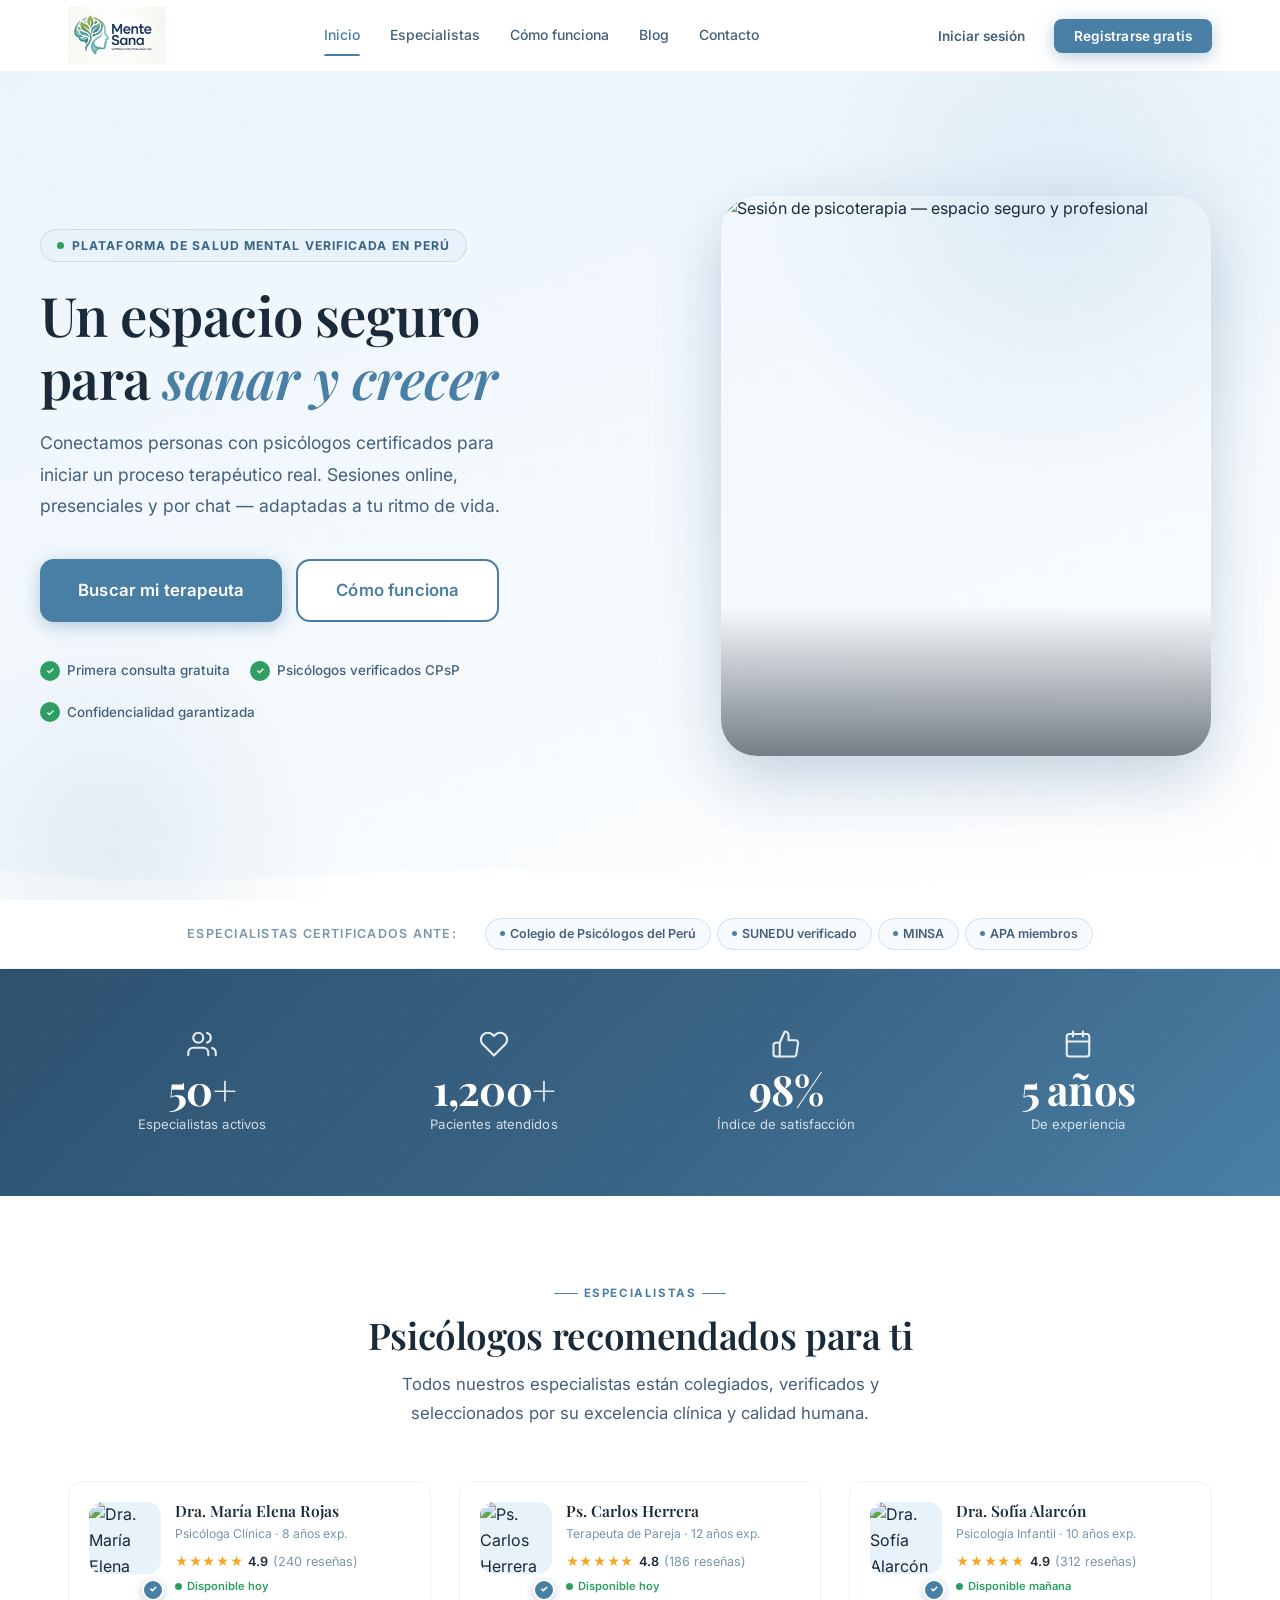
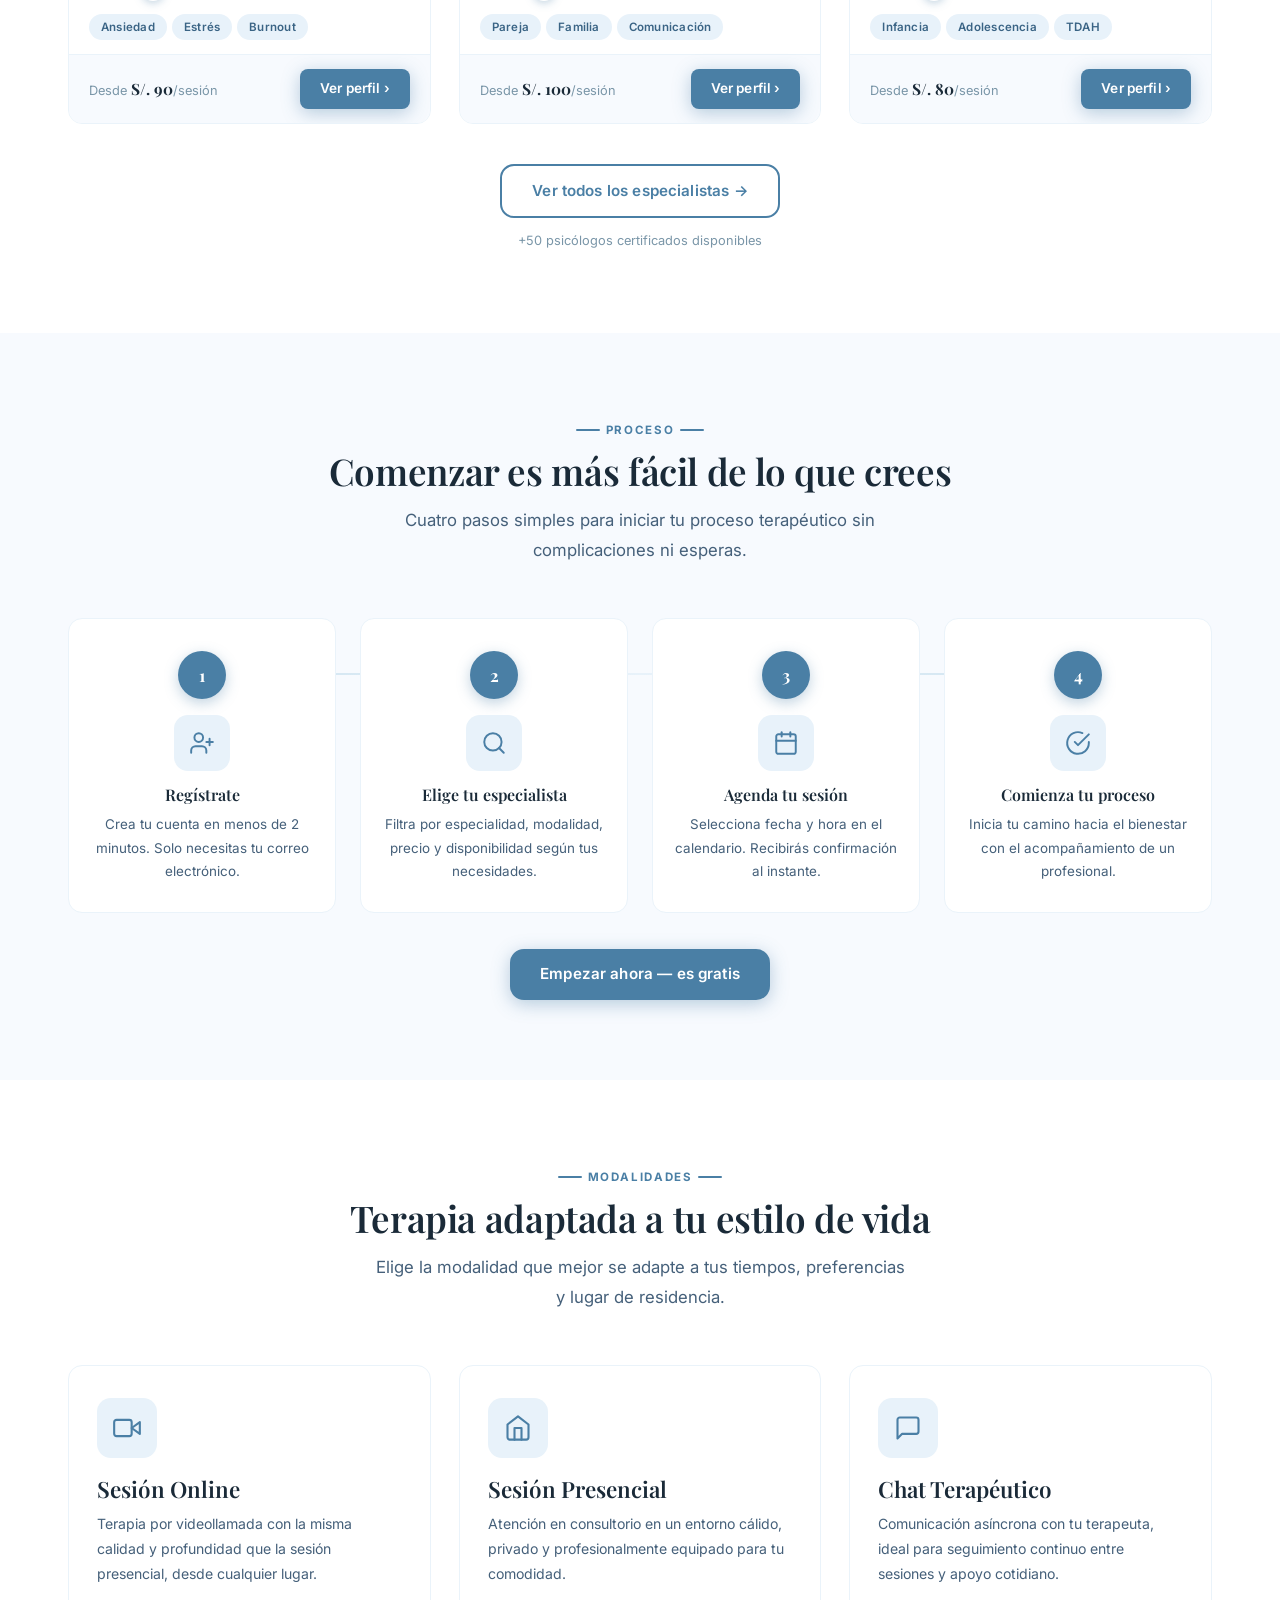
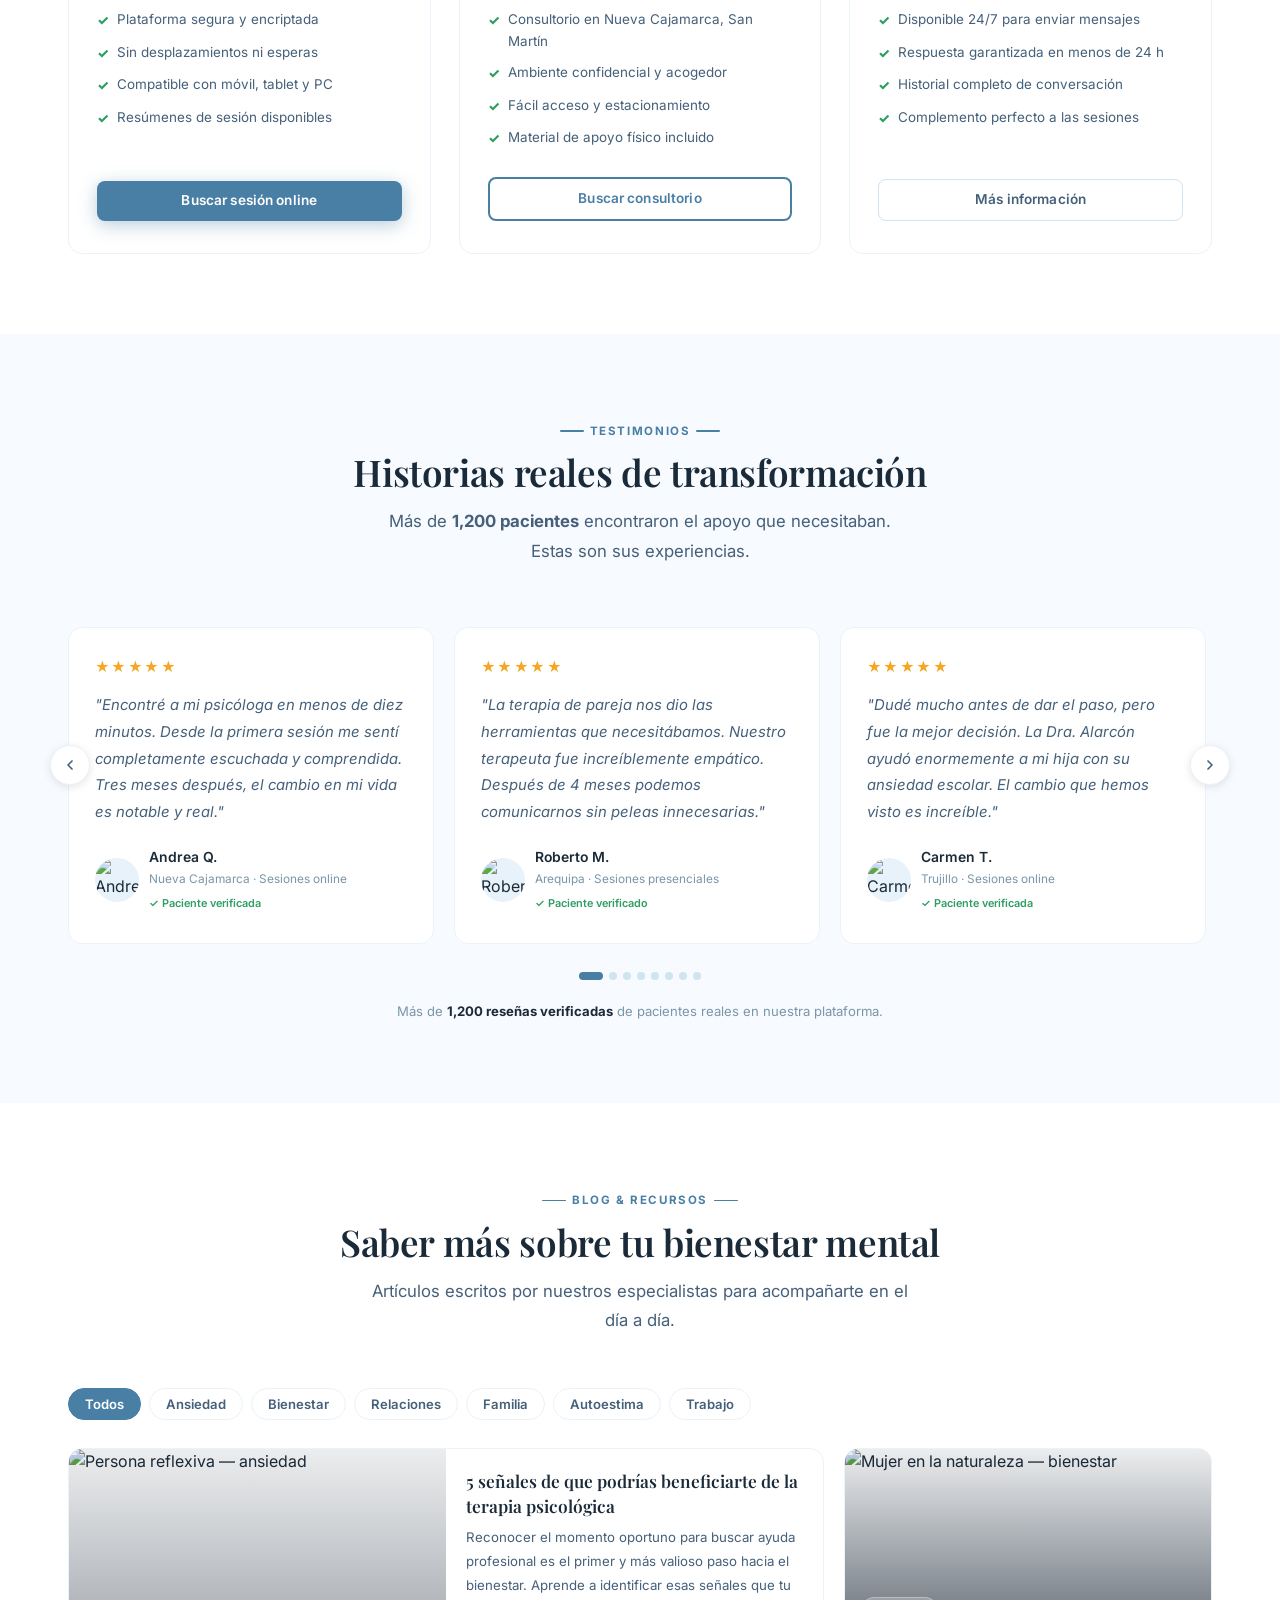
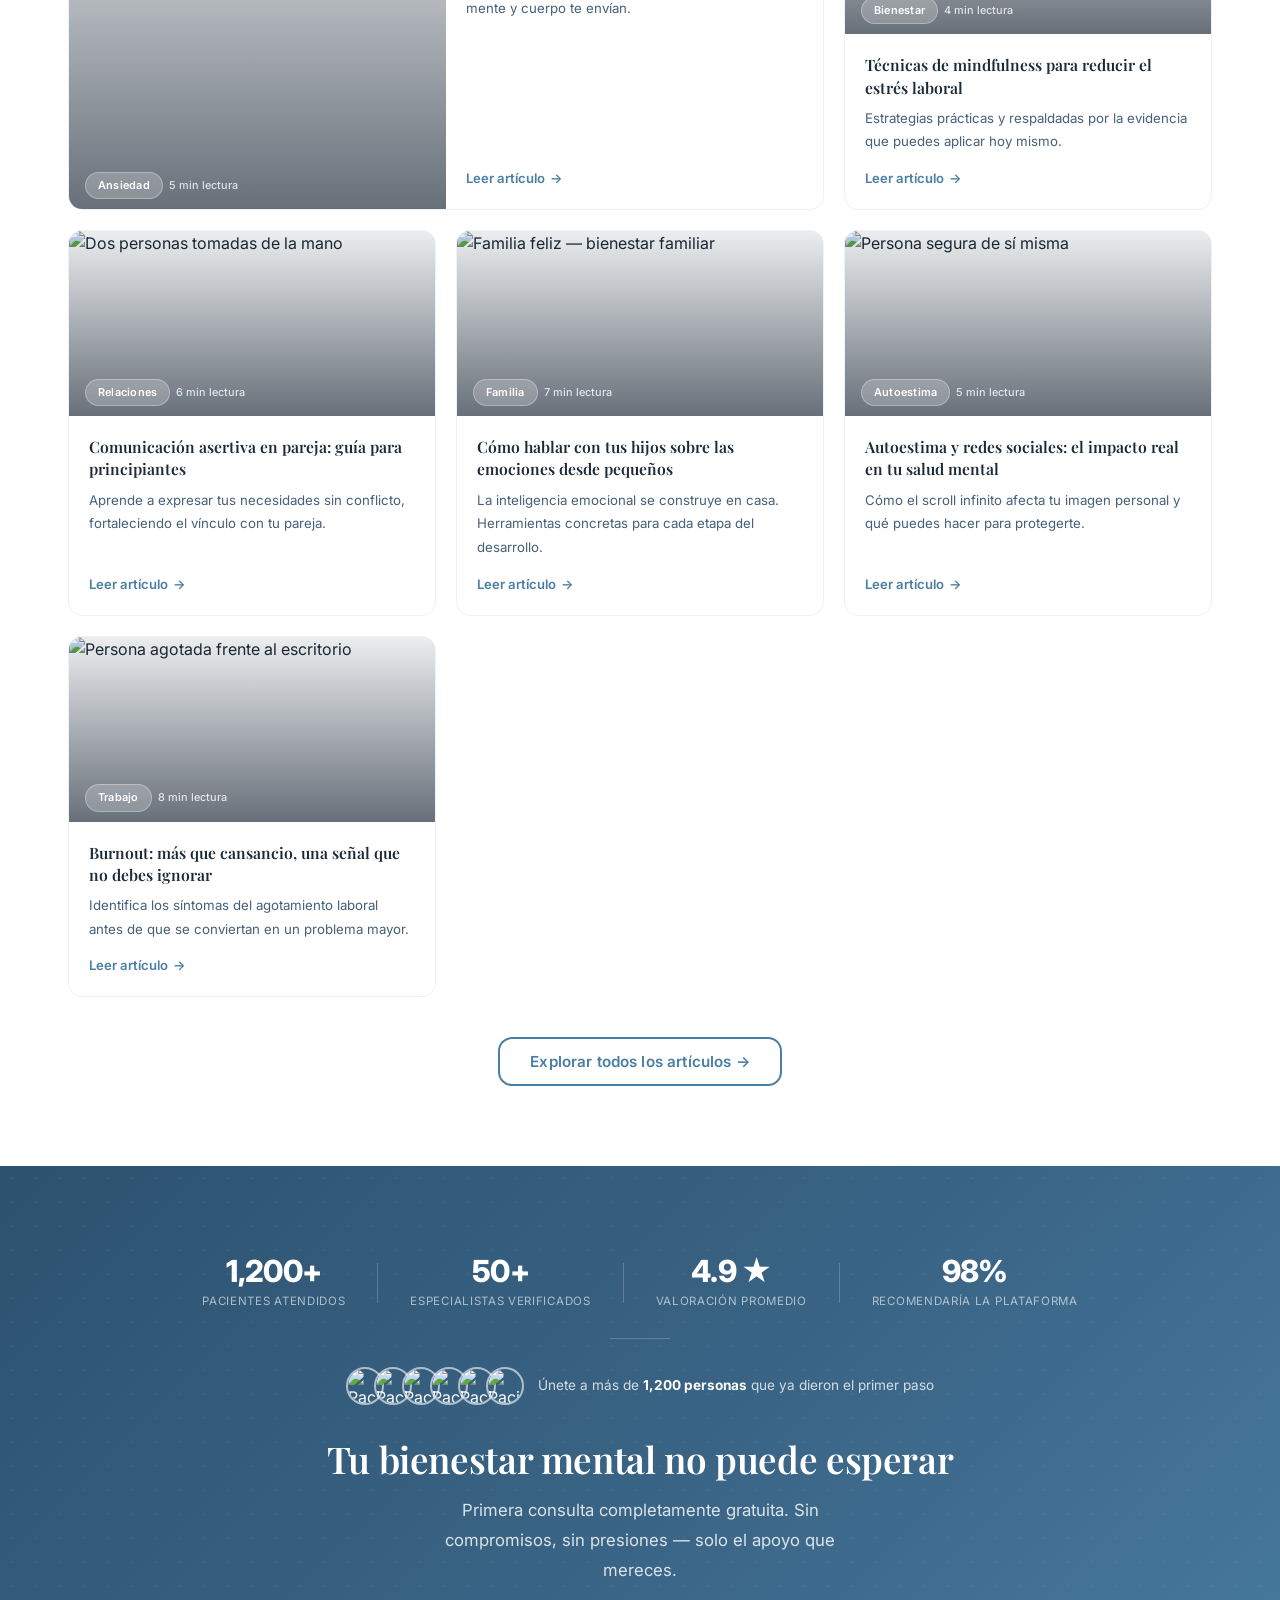
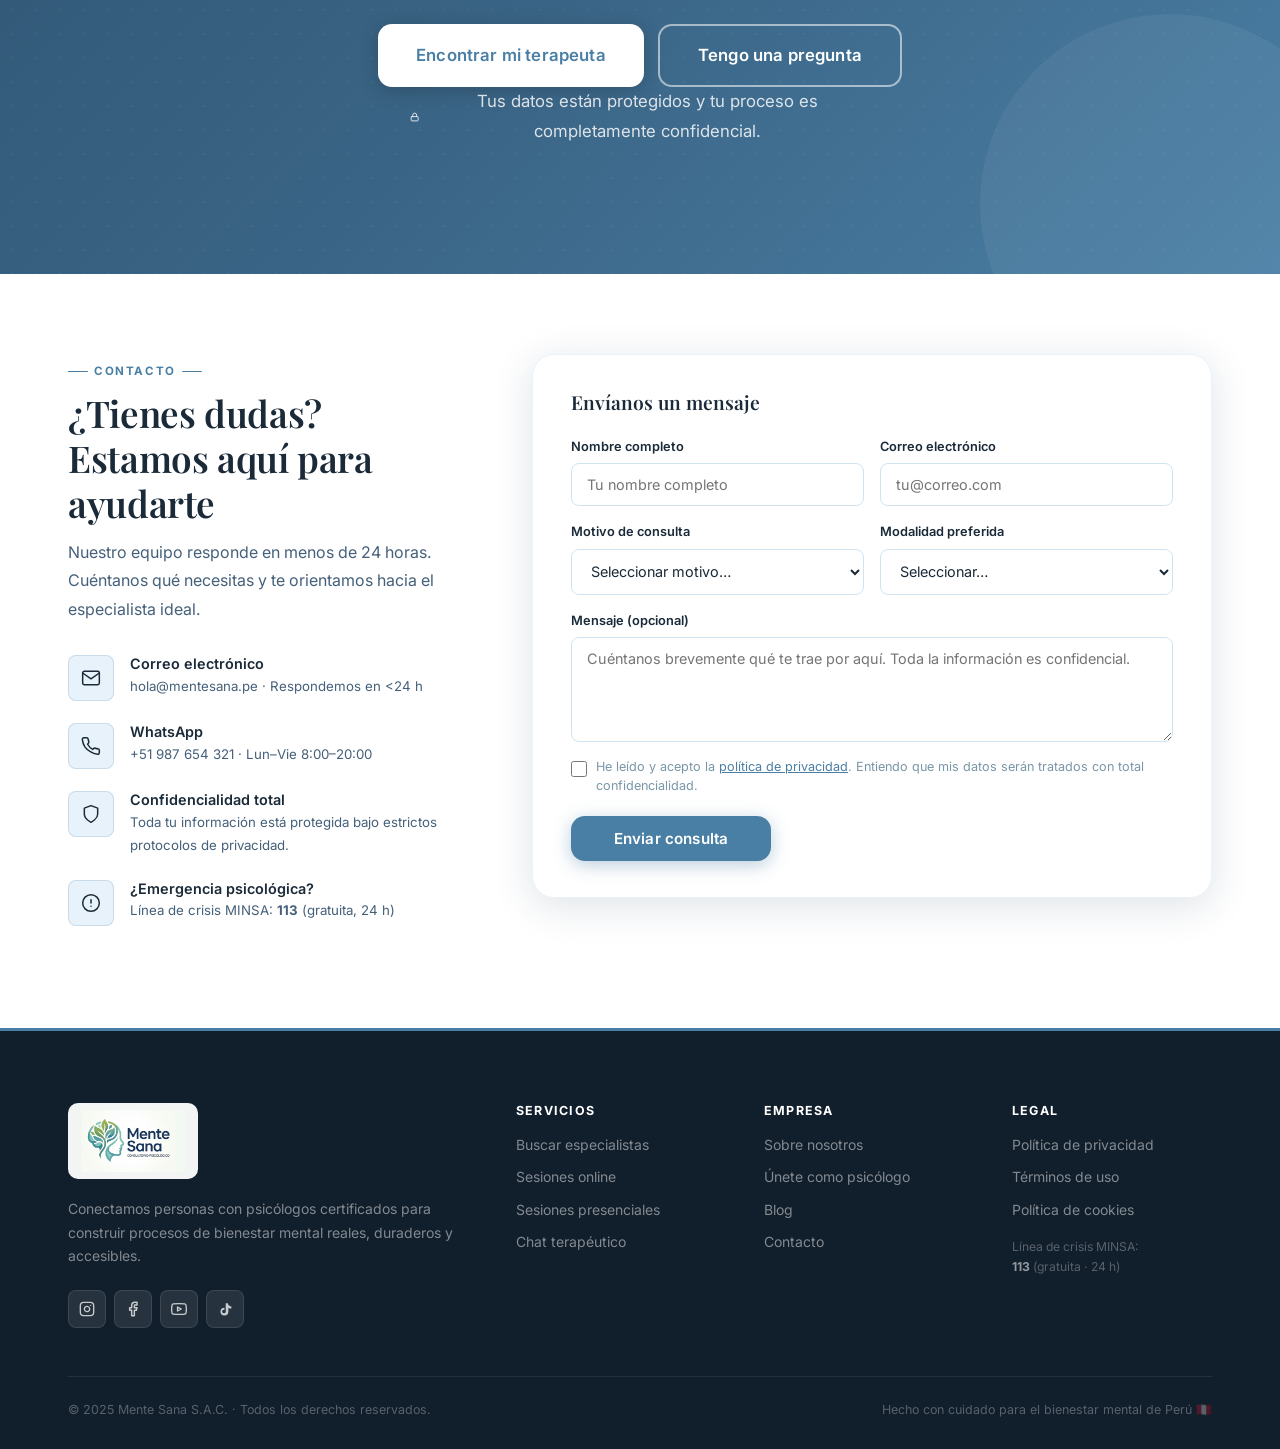
==== index.html @ 7d18831c "Sitio Mente Sana — versión inicial" ====
<!DOCTYPE html>
<html lang="es">
<head>
  <meta charset="UTF-8">
  <meta name="viewport" content="width=device-width, initial-scale=1.0">
  <title>Mente Sana — Psicología Online y Presencial</title>
  <meta name="description" content="Encuentra al psicólogo ideal para ti. Sesiones online y presenciales con especialistas certificados. Primera consulta gratuita.">
  <link rel="stylesheet" href="css/styles.css">
</head>
<body>

<!-- ══════════ NAVEGACIÓN ══════════ -->
<nav class="nav" id="navbar">
  <div class="container nav-inner">
    <a href="index.html" class="nav-logo">
      <img src="img/logo2.png" alt="Mente Sana — Consultorio Psicológico" class="nav-logo-img">
    </a>
    <div class="nav-links">
      <a href="index.html"         class="nav-link active">Inicio</a>
      <a href="especialistas.html" class="nav-link">Especialistas</a>
      <a href="#proceso"           class="nav-link">Cómo funciona</a>
      <a href="#blog"              class="nav-link">Blog</a>
      <a href="#contacto"         class="nav-link">Contacto</a>
    </div>
    <div class="nav-actions">
      <button class="btn btn-ghost btn-sm" onclick="openAuthModal('login')">Iniciar sesión</button>
      <button class="btn btn-primary btn-sm" onclick="openAuthModal('register')">Registrarse gratis</button>
    </div>
    <button class="nav-hamburger" id="hamburger" aria-label="Abrir menú">
      <span></span><span></span><span></span>
    </button>
  </div>
</nav>
<div class="mobile-menu" id="mobileMenu">
  <a href="index.html"         class="nav-link">Inicio</a>
  <a href="especialistas.html" class="nav-link">Especialistas</a>
  <a href="#proceso"           class="nav-link">Cómo funciona</a>
  <a href="#blog"              class="nav-link">Blog</a>
  <a href="#contacto"         class="nav-link">Contacto</a>
  <div class="nav-actions">
    <button class="btn btn-ghost btn-sm" onclick="openAuthModal('login')">Iniciar sesión</button>
    <button class="btn btn-primary btn-sm" onclick="openAuthModal('register')">Registrarse gratis</button>
  </div>
</div>


<!-- ══════════ HERO ══════════ -->
<section class="hero" id="inicio">
  <div class="hero-bg-pattern"></div>
  <div class="container hero-inner">

    <!-- Texto -->
    <div class="hero-text">
      <div class="hero-eyebrow">
        <span class="pulse-dot"></span>
        Plataforma de salud mental verificada en Perú
      </div>
      <h1 class="hero-title">
        Un espacio seguro<br>para <em>sanar y crecer</em>
      </h1>
      <p class="hero-subtitle">
        Conectamos personas con psicólogos certificados para iniciar un proceso
        terapéutico real. Sesiones online, presenciales y por chat — adaptadas a tu ritmo de vida.
      </p>
      <div class="hero-cta">
        <a href="especialistas.html" class="btn btn-primary btn-lg">
          Buscar mi terapeuta
        </a>
        <a href="#proceso" class="btn btn-secondary btn-lg">Cómo funciona</a>
      </div>
      <div class="hero-trust">
        <span class="trust-item">
          <span class="trust-check">✓</span>
          Primera consulta gratuita
        </span>
        <span class="trust-item">
          <span class="trust-check">✓</span>
          Psicólogos verificados CPsP
        </span>
        <span class="trust-item">
          <span class="trust-check">✓</span>
          Confidencialidad garantizada
        </span>
      </div>
    </div>

    <!-- Visual -->
    <div class="hero-visual">
      <div class="hero-photo-frame">
        <div class="hero-photo-wrap">
          <img
            src="https://images.unsplash.com/photo-1573497491208-6b1acb260507?auto=format&fit=crop&w=560&h=620&q=85"
            alt="Sesión de psicoterapia — espacio seguro y profesional"
            class="hero-photo-main">
        </div>
      </div>
    </div>
  </div>

  <!-- Wave separator -->
  <div class="hero-wave">
    <svg viewBox="0 0 1440 55" xmlns="http://www.w3.org/2000/svg" preserveAspectRatio="none">
      <path d="M0,20 C240,55 480,0 720,28 C960,55 1200,10 1440,30 L1440,55 L0,55 Z" fill="#ffffff"/>
    </svg>
  </div>
</section>


<!-- ══════════ BANDA DE CONFIANZA ══════════ -->
<div class="trust-band">
  <div class="container">
    <div class="trust-band-inner">
      <span class="trust-band-label">Especialistas certificados ante:</span>
      <div class="trust-band-items">
        <span class="trust-band-item"><span class="tb-dot"></span>Colegio de Psicólogos del Perú</span>
        <span class="trust-band-item"><span class="tb-dot"></span>SUNEDU verificado</span>
        <span class="trust-band-item"><span class="tb-dot"></span>MINSA</span>
        <span class="trust-band-item"><span class="tb-dot"></span>APA miembros</span>
      </div>
    </div>
  </div>
</div>


<!-- ══════════ STATS ══════════ -->
<div class="stats-bar">
  <div class="container stats-inner">
    <div class="stat-item">
      <span class="stat-icon"><svg width="30" height="30" viewBox="0 0 24 24" fill="none" stroke="currentColor" stroke-width="1.7" stroke-linecap="round" stroke-linejoin="round"><path d="M17 21v-2a4 4 0 0 0-4-4H5a4 4 0 0 0-4 4v2"/><circle cx="9" cy="7" r="4"/><path d="M23 21v-2a4 4 0 0 0-3-3.87"/><path d="M16 3.13a4 4 0 0 1 0 7.75"/></svg></span>
      <span class="stat-num" data-target="50" data-suffix="+">0</span>
      <span class="stat-desc">Especialistas activos</span>
    </div>
    <div class="stat-item">
      <span class="stat-icon"><svg width="30" height="30" viewBox="0 0 24 24" fill="none" stroke="currentColor" stroke-width="1.7" stroke-linecap="round" stroke-linejoin="round"><path d="M20.84 4.61a5.5 5.5 0 0 0-7.78 0L12 5.67l-1.06-1.06a5.5 5.5 0 0 0-7.78 7.78l1.06 1.06L12 21.23l7.78-7.78 1.06-1.06a5.5 5.5 0 0 0 0-7.78z"/></svg></span>
      <span class="stat-num" data-target="1200" data-suffix="+">0</span>
      <span class="stat-desc">Pacientes atendidos</span>
    </div>
    <div class="stat-item">
      <span class="stat-icon"><svg width="30" height="30" viewBox="0 0 24 24" fill="none" stroke="currentColor" stroke-width="1.7" stroke-linecap="round" stroke-linejoin="round"><path d="M14 9V5a3 3 0 0 0-3-3l-4 9v11h11.28a2 2 0 0 0 2-1.7l1.38-9a2 2 0 0 0-2-2.3H14z"/><path d="M7 22H4a2 2 0 0 1-2-2v-7a2 2 0 0 1 2-2h3"/></svg></span>
      <span class="stat-num" data-target="98" data-suffix="%">0</span>
      <span class="stat-desc">Índice de satisfacción</span>
    </div>
    <div class="stat-item">
      <span class="stat-icon"><svg width="30" height="30" viewBox="0 0 24 24" fill="none" stroke="currentColor" stroke-width="1.7" stroke-linecap="round" stroke-linejoin="round"><rect x="3" y="4" width="18" height="18" rx="2" ry="2"/><line x1="16" y1="2" x2="16" y2="6"/><line x1="8" y1="2" x2="8" y2="6"/><line x1="3" y1="10" x2="21" y2="10"/></svg></span>
      <span class="stat-num" data-target="5" data-suffix=" años">0</span>
      <span class="stat-desc">De experiencia</span>
    </div>
  </div>
</div>



<!-- ══════════ ESPECIALISTAS DESTACADOS ══════════ -->
<section class="section" id="especialistas">
  <div class="container">
    <div class="section-header reveal">
      <span class="eyebrow">Especialistas</span>
      <h2>Psicólogos recomendados para ti</h2>
      <p>Todos nuestros especialistas están colegiados, verificados y seleccionados por su excelencia clínica y calidad humana.</p>
    </div>

    <div class="grid-3 reveal">

      <!-- Tarjeta 1 — Destacada -->
      <div class="specialist-card" onclick="window.location='perfil.html'" style="cursor:pointer;">
        <div class="card-top">
          <div class="card-avatar-wrap">
            <div class="card-avatar">
              <img src="https://images.unsplash.com/photo-1494790108377-be9c29b29330?auto=format&fit=crop&w=200&h=200&crop=face&q=80" alt="Dra. María Elena Rojas">
            </div>
            <span class="verified-badge" title="Especialista verificada">✓</span>
          </div>
          <div class="card-info">
            <h3 class="card-name">Dra. María Elena Rojas</h3>
            <p class="card-spec">Psicóloga Clínica · 8 años exp.</p>
            <div class="card-rating">
              <span class="stars">★★★★★</span> 4.9
              <span class="card-reviews">(240 reseñas)</span>
            </div>
            <div class="card-online"><span class="online-dot"></span>Disponible hoy</div>
          </div>
        </div>
        <div class="card-body">
          <div class="card-tags">
            <span class="badge">Ansiedad</span>
            <span class="badge">Estrés</span>
            <span class="badge">Burnout</span>
          </div>
        </div>
        <div class="card-footer">
          <span class="card-price">Desde <strong>S/. 90</strong>/sesión</span>
          <a href="perfil.html" class="btn btn-primary btn-sm" onclick="event.stopPropagation()">Ver perfil ›</a>
        </div>
      </div>

      <!-- Tarjeta 2 -->
      <div class="specialist-card" onclick="window.location='perfil.html'" style="cursor:pointer;">
        <div class="card-top">
          <div class="card-avatar-wrap">
            <div class="card-avatar">
              <img src="https://images.unsplash.com/photo-1612349317150-e413f6a5b16d?auto=format&fit=crop&w=200&h=200&crop=face&q=80" alt="Ps. Carlos Herrera">
            </div>
            <span class="verified-badge" title="Especialista verificado">✓</span>
          </div>
          <div class="card-info">
            <h3 class="card-name">Ps. Carlos Herrera</h3>
            <p class="card-spec">Terapeuta de Pareja · 12 años exp.</p>
            <div class="card-rating">
              <span class="stars">★★★★★</span> 4.8
              <span class="card-reviews">(186 reseñas)</span>
            </div>
            <div class="card-online"><span class="online-dot"></span>Disponible hoy</div>
          </div>
        </div>
        <div class="card-body">
          <div class="card-tags">
            <span class="badge">Pareja</span>
            <span class="badge">Familia</span>
            <span class="badge">Comunicación</span>
          </div>
        </div>
        <div class="card-footer">
          <span class="card-price">Desde <strong>S/. 100</strong>/sesión</span>
          <a href="perfil.html" class="btn btn-primary btn-sm" onclick="event.stopPropagation()">Ver perfil ›</a>
        </div>
      </div>

      <!-- Tarjeta 3 -->
      <div class="specialist-card" onclick="window.location='perfil.html'" style="cursor:pointer;">
        <div class="card-top">
          <div class="card-avatar-wrap">
            <div class="card-avatar">
              <img src="https://images.unsplash.com/photo-1573497019940-1c28c88b4f3e?auto=format&fit=crop&w=200&h=200&crop=face&q=80" alt="Dra. Sofía Alarcón">
            </div>
            <span class="verified-badge" title="Especialista verificada">✓</span>
          </div>
          <div class="card-info">
            <h3 class="card-name">Dra. Sofía Alarcón</h3>
            <p class="card-spec">Psicología Infantil · 10 años exp.</p>
            <div class="card-rating">
              <span class="stars">★★★★★</span> 4.9
              <span class="card-reviews">(312 reseñas)</span>
            </div>
            <div class="card-online"><span class="online-dot"></span>Disponible mañana</div>
          </div>
        </div>
        <div class="card-body">
          <div class="card-tags">
            <span class="badge">Infancia</span>
            <span class="badge">Adolescencia</span>
            <span class="badge">TDAH</span>
          </div>
        </div>
        <div class="card-footer">
          <span class="card-price">Desde <strong>S/. 80</strong>/sesión</span>
          <a href="perfil.html" class="btn btn-primary btn-sm" onclick="event.stopPropagation()">Ver perfil ›</a>
        </div>
      </div>

    </div>

    <div class="text-center" style="margin-top:40px;">
      <a href="especialistas.html" class="btn btn-secondary">Ver todos los especialistas →</a>
      <p style="margin-top:12px;font-size:.8rem;color:var(--text-muted);">+50 psicólogos certificados disponibles</p>
    </div>
  </div>
</section>


<!-- ══════════ CÓMO FUNCIONA ══════════ -->
<section class="section section--gray" id="proceso">
  <div class="container">
    <div class="section-header reveal">
      <span class="eyebrow">Proceso</span>
      <h2>Comenzar es más fácil de lo que crees</h2>
      <p>Cuatro pasos simples para iniciar tu proceso terapéutico sin complicaciones ni esperas.</p>
    </div>

    <div class="steps-wrapper reveal">
      <div class="steps-connector"></div>
      <div class="grid-4">
        <div class="step-card">
          <div class="step-num">1</div>
          <div class="step-icon"><svg width="26" height="26" viewBox="0 0 24 24" fill="none" stroke="currentColor" stroke-width="1.8" stroke-linecap="round" stroke-linejoin="round"><path d="M16 21v-2a4 4 0 0 0-4-4H6a4 4 0 0 0-4 4v2"/><circle cx="9" cy="7" r="4"/><line x1="19" y1="8" x2="19" y2="14"/><line x1="22" y1="11" x2="16" y2="11"/></svg></div>
          <h3>Regístrate</h3>
          <p>Crea tu cuenta en menos de 2 minutos. Solo necesitas tu correo electrónico.</p>
        </div>
        <div class="step-card">
          <div class="step-num">2</div>
          <div class="step-icon"><svg width="26" height="26" viewBox="0 0 24 24" fill="none" stroke="currentColor" stroke-width="1.8" stroke-linecap="round" stroke-linejoin="round"><circle cx="11" cy="11" r="8"/><path d="m21 21-4.35-4.35"/></svg></div>
          <h3>Elige tu especialista</h3>
          <p>Filtra por especialidad, modalidad, precio y disponibilidad según tus necesidades.</p>
        </div>
        <div class="step-card">
          <div class="step-num">3</div>
          <div class="step-icon"><svg width="26" height="26" viewBox="0 0 24 24" fill="none" stroke="currentColor" stroke-width="1.8" stroke-linecap="round" stroke-linejoin="round"><rect x="3" y="4" width="18" height="18" rx="2" ry="2"/><line x1="16" y1="2" x2="16" y2="6"/><line x1="8" y1="2" x2="8" y2="6"/><line x1="3" y1="10" x2="21" y2="10"/></svg></div>
          <h3>Agenda tu sesión</h3>
          <p>Selecciona fecha y hora en el calendario. Recibirás confirmación al instante.</p>
        </div>
        <div class="step-card">
          <div class="step-num">4</div>
          <div class="step-icon"><svg width="26" height="26" viewBox="0 0 24 24" fill="none" stroke="currentColor" stroke-width="1.8" stroke-linecap="round" stroke-linejoin="round"><path d="M22 11.08V12a10 10 0 1 1-5.93-9.14"/><polyline points="22 4 12 14.01 9 11.01"/></svg></div>
          <h3>Comienza tu proceso</h3>
          <p>Inicia tu camino hacia el bienestar con el acompañamiento de un profesional.</p>
        </div>
      </div>
    </div>

    <div class="text-center" style="margin-top:36px;">
      <a href="especialistas.html" class="btn btn-primary">Empezar ahora — es gratis</a>
    </div>
  </div>
</section>


<!-- ══════════ MODALIDADES ══════════ -->
<section class="section" id="modalidades">
  <div class="container">
    <div class="section-header reveal">
      <span class="eyebrow">Modalidades</span>
      <h2>Terapia adaptada a tu estilo de vida</h2>
      <p>Elige la modalidad que mejor se adapte a tus tiempos, preferencias y lugar de residencia.</p>
    </div>

    <div class="grid-3 reveal">

      <div class="modality-card">
        <div class="modality-icon"><svg width="28" height="28" viewBox="0 0 24 24" fill="none" stroke="currentColor" stroke-width="1.8" stroke-linecap="round" stroke-linejoin="round"><polygon points="23 7 16 12 23 17 23 7"/><rect x="1" y="5" width="15" height="14" rx="2" ry="2"/></svg></div>
        <h3>Sesión Online</h3>
        <p>Terapia por videollamada con la misma calidad y profundidad que la sesión presencial, desde cualquier lugar.</p>
        <div class="modality-features">
          <div class="modality-feature">Plataforma segura y encriptada</div>
          <div class="modality-feature">Sin desplazamientos ni esperas</div>
          <div class="modality-feature">Compatible con móvil, tablet y PC</div>
          <div class="modality-feature">Resúmenes de sesión disponibles</div>
        </div>
        <a href="especialistas.html" class="btn btn-primary btn-sm">Buscar sesión online</a>
      </div>

      <div class="modality-card">
        <div class="modality-icon"><svg width="28" height="28" viewBox="0 0 24 24" fill="none" stroke="currentColor" stroke-width="1.8" stroke-linecap="round" stroke-linejoin="round"><path d="M3 9l9-7 9 7v11a2 2 0 0 1-2 2H5a2 2 0 0 1-2-2z"/><polyline points="9 22 9 12 15 12 15 22"/></svg></div>
        <h3>Sesión Presencial</h3>
        <p>Atención en consultorio en un entorno cálido, privado y profesionalmente equipado para tu comodidad.</p>
        <div class="modality-features">
          <div class="modality-feature">Consultorio en Nueva Cajamarca, San Martín</div>
          <div class="modality-feature">Ambiente confidencial y acogedor</div>
          <div class="modality-feature">Fácil acceso y estacionamiento</div>
          <div class="modality-feature">Material de apoyo físico incluido</div>
        </div>
        <a href="especialistas.html" class="btn btn-secondary btn-sm">Buscar consultorio</a>
      </div>

      <div class="modality-card">
        <div class="modality-icon"><svg width="28" height="28" viewBox="0 0 24 24" fill="none" stroke="currentColor" stroke-width="1.8" stroke-linecap="round" stroke-linejoin="round"><path d="M21 15a2 2 0 0 1-2 2H7l-4 4V5a2 2 0 0 1 2-2h14a2 2 0 0 1 2 2z"/></svg></div>
        <h3>Chat Terapéutico</h3>
        <p>Comunicación asíncrona con tu terapeuta, ideal para seguimiento continuo entre sesiones y apoyo cotidiano.</p>
        <div class="modality-features">
          <div class="modality-feature">Disponible 24/7 para enviar mensajes</div>
          <div class="modality-feature">Respuesta garantizada en menos de 24 h</div>
          <div class="modality-feature">Historial completo de conversación</div>
          <div class="modality-feature">Complemento perfecto a las sesiones</div>
        </div>
        <a href="especialistas.html" class="btn btn-ghost btn-sm" style="border:1.5px solid var(--border);">Más información</a>
      </div>

    </div>
  </div>
</section>


<!-- ══════════ TESTIMONIOS ══════════ -->
<section class="section section--gray" id="testimonios">
  <div class="container">
    <div class="section-header reveal">
      <span class="eyebrow">Testimonios</span>
      <h2>Historias reales de transformación</h2>
      <p>Más de <strong>1,200 pacientes</strong> encontraron el apoyo que necesitaban. Estas son sus experiencias.</p>
    </div>

    <div class="testi-carousel reveal">
      <div class="testi-track" id="testiTrack">

        <div class="testimonial-card">
          <div class="test-stars">★★★★★</div>
          <p class="test-text">"Encontré a mi psicóloga en menos de diez minutos. Desde la primera sesión me sentí completamente escuchada y comprendida. Tres meses después, el cambio en mi vida es notable y real."</p>
          <div class="test-author">
            <div class="author-avatar">
              <img src="https://images.unsplash.com/photo-1517841905240-472988babdf9?auto=format&fit=crop&w=80&h=80&crop=face&q=80" alt="Andrea Q." loading="lazy">
            </div>
            <div>
              <div class="author-name">Andrea Q.</div>
              <div class="author-meta">Nueva Cajamarca · Sesiones online</div>
              <div class="verified-patient">✓ Paciente verificada</div>
            </div>
          </div>
        </div>

        <div class="testimonial-card">
          <div class="test-stars">★★★★★</div>
          <p class="test-text">"La terapia de pareja nos dio las herramientas que necesitábamos. Nuestro terapeuta fue increíblemente empático. Después de 4 meses podemos comunicarnos sin peleas innecesarias."</p>
          <div class="test-author">
            <div class="author-avatar">
              <img src="https://images.unsplash.com/photo-1506794778202-cad84cf45f1d?auto=format&fit=crop&w=80&h=80&crop=face&q=80" alt="Roberto M." loading="lazy">
            </div>
            <div>
              <div class="author-name">Roberto M.</div>
              <div class="author-meta">Arequipa · Sesiones presenciales</div>
              <div class="verified-patient">✓ Paciente verificado</div>
            </div>
          </div>
        </div>

        <div class="testimonial-card">
          <div class="test-stars">★★★★★</div>
          <p class="test-text">"Dudé mucho antes de dar el paso, pero fue la mejor decisión. La Dra. Alarcón ayudó enormemente a mi hija con su ansiedad escolar. El cambio que hemos visto es increíble."</p>
          <div class="test-author">
            <div class="author-avatar">
              <img src="https://images.unsplash.com/photo-1544005313-94ddf0286df2?auto=format&fit=crop&w=80&h=80&crop=face&q=80" alt="Carmen T." loading="lazy">
            </div>
            <div>
              <div class="author-name">Carmen T.</div>
              <div class="author-meta">Trujillo · Sesiones online</div>
              <div class="verified-patient">✓ Paciente verificada</div>
            </div>
          </div>
        </div>

        <div class="testimonial-card">
          <div class="test-stars">★★★★★</div>
          <p class="test-text">"Llevaba dos años lidiando con el burnout sin saber qué era. El Ps. Herrera me ayudó a entender mis límites y reorganizar mi vida. Hoy voy al trabajo sin ese peso en el pecho."</p>
          <div class="test-author">
            <div class="author-avatar">
              <img src="https://images.unsplash.com/photo-1552058544-f2b08422138a?auto=format&fit=crop&w=80&h=80&crop=face&q=80" alt="Miguel Á." loading="lazy">
            </div>
            <div>
              <div class="author-name">Miguel Á.</div>
              <div class="author-meta">Rioja · Sesiones online</div>
              <div class="verified-patient">✓ Paciente verificado</div>
            </div>
          </div>
        </div>

        <div class="testimonial-card">
          <div class="test-stars">★★★★★</div>
          <p class="test-text">"Empecé la terapia pensando que no funcionaría para mí. Me equivoqué. La Ps. Vega tiene una forma de escuchar que te hace sentir segura al instante. Hoy me conozco y me quiero mucho más."</p>
          <div class="test-author">
            <div class="author-avatar">
              <img src="https://images.unsplash.com/photo-1438761681033-6461ffad8d80?auto=format&fit=crop&w=80&h=80&crop=face&q=80" alt="Lucía P." loading="lazy">
            </div>
            <div>
              <div class="author-name">Lucía P.</div>
              <div class="author-meta">Iquitos · Sesiones online</div>
              <div class="verified-patient">✓ Paciente verificada</div>
            </div>
          </div>
        </div>

        <div class="testimonial-card">
          <div class="test-stars">★★★★☆</div>
          <p class="test-text">"La plataforma es fácil de usar y los horarios son súper flexibles. Pude reservar una sesión para el mismo día. Lo que más valoro es la profesionalidad y la discreción absoluta."</p>
          <div class="test-author">
            <div class="author-avatar">
              <img src="https://images.unsplash.com/photo-1570295999919-56ceb5ecca61?auto=format&fit=crop&w=80&h=80&crop=face&q=80" alt="Diego R." loading="lazy">
            </div>
            <div>
              <div class="author-name">Diego R.</div>
              <div class="author-meta">Lima · Sesiones online</div>
              <div class="verified-patient">✓ Paciente verificado</div>
            </div>
          </div>
        </div>

        <div class="testimonial-card">
          <div class="test-stars">★★★★★</div>
          <p class="test-text">"Vine buscando ayuda para mi ansiedad social y encontré mucho más. Aprendí estrategias que cambiarán mi vida para siempre. Recomendar Mente Sana es lo mínimo que puedo hacer."</p>
          <div class="test-author">
            <div class="author-avatar">
              <img src="https://images.unsplash.com/photo-1573496359142-b8d87734a5a2?auto=format&fit=crop&w=80&h=80&crop=face&q=80" alt="Valentina S." loading="lazy">
            </div>
            <div>
              <div class="author-name">Valentina S.</div>
              <div class="author-meta">Tarapoto · Sesiones online</div>
              <div class="verified-patient">✓ Paciente verificada</div>
            </div>
          </div>
        </div>

        <div class="testimonial-card">
          <div class="test-stars">★★★★★</div>
          <p class="test-text">"Después de un duelo muy duro no sabía cómo seguir. La Dra. Rojas me acompañó con una paciencia y calidez que nunca olvidaré. Encontré el camino para sanar y volver a sonreír."</p>
          <div class="test-author">
            <div class="author-avatar">
              <img src="https://images.unsplash.com/photo-1599566150163-29194dcaad36?auto=format&fit=crop&w=80&h=80&crop=face&q=80" alt="Javier E." loading="lazy">
            </div>
            <div>
              <div class="author-name">Javier E.</div>
              <div class="author-meta">Cusco · Sesiones presenciales</div>
              <div class="verified-patient">✓ Paciente verificado</div>
            </div>
          </div>
        </div>

      </div>

      <button class="testi-nav testi-nav--prev" id="testiPrev" aria-label="Testimonio anterior">
        <svg width="16" height="16" viewBox="0 0 24 24" fill="none" stroke="currentColor" stroke-width="2.5" stroke-linecap="round" stroke-linejoin="round" aria-hidden="true"><polyline points="15 18 9 12 15 6"/></svg>
      </button>
      <button class="testi-nav testi-nav--next" id="testiNext" aria-label="Testimonio siguiente">
        <svg width="16" height="16" viewBox="0 0 24 24" fill="none" stroke="currentColor" stroke-width="2.5" stroke-linecap="round" stroke-linejoin="round" aria-hidden="true"><polyline points="9 18 15 12 9 6"/></svg>
      </button>
    </div>

    <div class="testi-dots" id="testiDots"></div>

    <div class="text-center" style="margin-top:20px;">
      <p style="font-size:.82rem;color:var(--text-muted);">Más de <strong style="color:var(--text);">1,200 reseñas verificadas</strong> de pacientes reales en nuestra plataforma.</p>
    </div>
  </div>
</section>


<!-- ══════════ BLOG ══════════ -->
<section class="section" id="blog">
  <div class="container">
    <div class="section-header reveal">
      <span class="eyebrow">Blog &amp; Recursos</span>
      <h2>Saber más sobre tu bienestar mental</h2>
      <p>Artículos escritos por nuestros especialistas para acompañarte en el día a día.</p>
    </div>

    <div class="blog-filter-bar reveal" id="blogFilterBar">
      <button class="blog-filter-btn active" data-cat="todos">Todos</button>
      <button class="blog-filter-btn" data-cat="ansiedad">Ansiedad</button>
      <button class="blog-filter-btn" data-cat="bienestar">Bienestar</button>
      <button class="blog-filter-btn" data-cat="relaciones">Relaciones</button>
      <button class="blog-filter-btn" data-cat="familia">Familia</button>
      <button class="blog-filter-btn" data-cat="autoestima">Autoestima</button>
      <button class="blog-filter-btn" data-cat="trabajo">Trabajo</button>
    </div>

    <div class="blog-bento reveal" id="blogGrid">

      <!-- DESTACADO -->
      <div class="blog-card blog-card--featured" data-cat="ansiedad">
        <div class="blog-thumb">
          <img src="https://images.unsplash.com/photo-1493836512294-502baa1986e2?auto=format&fit=crop&w=800&h=600&q=80" alt="Persona reflexiva — ansiedad" class="blog-thumb-img" loading="lazy">
          <div class="blog-thumb-cat">
            <span class="badge">Ansiedad</span>
            <span class="blog-thumb-time">5 min lectura</span>
          </div>
        </div>
        <div class="blog-body">
          <h3>5 señales de que podrías beneficiarte de la terapia psicológica</h3>
          <p>Reconocer el momento oportuno para buscar ayuda profesional es el primer y más valioso paso hacia el bienestar. Aprende a identificar esas señales que tu mente y cuerpo te envían.</p>
          <a href="#" class="blog-more">Leer artículo</a>
        </div>
      </div>

      <!-- Card 2 -->
      <div class="blog-card" data-cat="bienestar">
        <div class="blog-thumb">
          <img src="https://images.unsplash.com/photo-1526916027372-0c0852cef5d3?auto=format&fit=crop&w=700&h=500&q=80" alt="Mujer en la naturaleza — bienestar" class="blog-thumb-img" loading="lazy">
          <div class="blog-thumb-cat">
            <span class="badge">Bienestar</span>
            <span class="blog-thumb-time">4 min lectura</span>
          </div>
        </div>
        <div class="blog-body">
          <h3>Técnicas de mindfulness para reducir el estrés laboral</h3>
          <p>Estrategias prácticas y respaldadas por la evidencia que puedes aplicar hoy mismo.</p>
          <a href="#" class="blog-more">Leer artículo</a>
        </div>
      </div>

      <!-- Card 3 -->
      <div class="blog-card" data-cat="relaciones">
        <div class="blog-thumb">
          <img src="https://images.unsplash.com/photo-1516589178581-6cd7833ae3b2?auto=format&fit=crop&w=700&h=500&q=80" alt="Dos personas tomadas de la mano" class="blog-thumb-img" loading="lazy">
          <div class="blog-thumb-cat">
            <span class="badge">Relaciones</span>
            <span class="blog-thumb-time">6 min lectura</span>
          </div>
        </div>
        <div class="blog-body">
          <h3>Comunicación asertiva en pareja: guía para principiantes</h3>
          <p>Aprende a expresar tus necesidades sin conflicto, fortaleciendo el vínculo con tu pareja.</p>
          <a href="#" class="blog-more">Leer artículo</a>
        </div>
      </div>

      <!-- Card 4 -->
      <div class="blog-card" data-cat="familia">
        <div class="blog-thumb">
          <img src="https://images.unsplash.com/photo-1536640712-4d4c36ff0e4e?auto=format&fit=crop&w=700&h=500&q=80" alt="Familia feliz — bienestar familiar" class="blog-thumb-img" loading="lazy">
          <div class="blog-thumb-cat">
            <span class="badge">Familia</span>
            <span class="blog-thumb-time">7 min lectura</span>
          </div>
        </div>
        <div class="blog-body">
          <h3>Cómo hablar con tus hijos sobre las emociones desde pequeños</h3>
          <p>La inteligencia emocional se construye en casa. Herramientas concretas para cada etapa del desarrollo.</p>
          <a href="#" class="blog-more">Leer artículo</a>
        </div>
      </div>

      <!-- Card 5 -->
      <div class="blog-card" data-cat="autoestima">
        <div class="blog-thumb">
          <img src="https://images.unsplash.com/photo-1522075469751-3a6694fb2f61?auto=format&fit=crop&w=700&h=500&q=80" alt="Persona segura de sí misma" class="blog-thumb-img" loading="lazy">
          <div class="blog-thumb-cat">
            <span class="badge">Autoestima</span>
            <span class="blog-thumb-time">5 min lectura</span>
          </div>
        </div>
        <div class="blog-body">
          <h3>Autoestima y redes sociales: el impacto real en tu salud mental</h3>
          <p>Cómo el scroll infinito afecta tu imagen personal y qué puedes hacer para protegerte.</p>
          <a href="#" class="blog-more">Leer artículo</a>
        </div>
      </div>

      <!-- Card 6 -->
      <div class="blog-card" data-cat="trabajo">
        <div class="blog-thumb">
          <img src="https://images.unsplash.com/photo-1497032628192-86f99bcd76bc?auto=format&fit=crop&w=700&h=500&q=80" alt="Persona agotada frente al escritorio" class="blog-thumb-img" loading="lazy">
          <div class="blog-thumb-cat">
            <span class="badge">Trabajo</span>
            <span class="blog-thumb-time">8 min lectura</span>
          </div>
        </div>
        <div class="blog-body">
          <h3>Burnout: más que cansancio, una señal que no debes ignorar</h3>
          <p>Identifica los síntomas del agotamiento laboral antes de que se conviertan en un problema mayor.</p>
          <a href="#" class="blog-more">Leer artículo</a>
        </div>
      </div>

    </div>

    <div class="text-center" style="margin-top:40px;">
      <button class="btn btn-secondary">Explorar todos los artículos →</button>
    </div>
  </div>
</section>


<!-- ══════════ CTA BANNER ══════════ -->
<div class="cta-banner">
  <div class="cta-banner-content">
    <div class="container">

      <!-- Stats row -->
      <div class="cta-stats">
        <div class="cta-stat">
          <span class="cta-stat-num">1,200+</span>
          <span class="cta-stat-label">Pacientes atendidos</span>
        </div>
        <div class="cta-stat-sep"></div>
        <div class="cta-stat">
          <span class="cta-stat-num">50+</span>
          <span class="cta-stat-label">Especialistas verificados</span>
        </div>
        <div class="cta-stat-sep"></div>
        <div class="cta-stat">
          <span class="cta-stat-num">4.9 ★</span>
          <span class="cta-stat-label">Valoración promedio</span>
        </div>
        <div class="cta-stat-sep"></div>
        <div class="cta-stat">
          <span class="cta-stat-num">98%</span>
          <span class="cta-stat-label">Recomendaría la plataforma</span>
        </div>
      </div>

      <!-- Divider -->
      <div class="cta-sep-line"></div>

      <!-- Avatar strip -->
      <div class="cta-avatars">
        <div class="cta-avatar-stack">
          <img src="https://images.unsplash.com/photo-1517841905240-472988babdf9?auto=format&fit=crop&w=60&h=60&crop=face&q=80" alt="Paciente" loading="lazy">
          <img src="https://images.unsplash.com/photo-1506794778202-cad84cf45f1d?auto=format&fit=crop&w=60&h=60&crop=face&q=80" alt="Paciente" loading="lazy">
          <img src="https://images.unsplash.com/photo-1544005313-94ddf0286df2?auto=format&fit=crop&w=60&h=60&crop=face&q=80" alt="Paciente" loading="lazy">
          <img src="https://images.unsplash.com/photo-1552058544-f2b08422138a?auto=format&fit=crop&w=60&h=60&crop=face&q=80" alt="Paciente" loading="lazy">
          <img src="https://images.unsplash.com/photo-1438761681033-6461ffad8d80?auto=format&fit=crop&w=60&h=60&crop=face&q=80" alt="Paciente" loading="lazy">
          <img src="https://images.unsplash.com/photo-1570295999919-56ceb5ecca61?auto=format&fit=crop&w=60&h=60&crop=face&q=80" alt="Paciente" loading="lazy">
        </div>
        <span class="cta-avatars-text">Únete a más de <strong>1,200 personas</strong> que ya dieron el primer paso</span>
      </div>

      <h2>Tu bienestar mental no puede esperar</h2>
      <p>Primera consulta completamente gratuita. Sin compromisos, sin presiones — solo el apoyo que mereces.</p>
      <div class="cta-banner-actions">
        <a href="especialistas.html" class="btn btn-white btn-lg">Encontrar mi terapeuta</a>
        <a href="#contacto"         class="btn btn-outline-white btn-lg">Tengo una pregunta</a>
      </div>
      <p class="cta-banner-note">
        <svg width="12" height="12" viewBox="0 0 24 24" fill="none" stroke="currentColor" stroke-width="2.5" stroke-linecap="round" stroke-linejoin="round" style="vertical-align:middle;" aria-hidden="true"><rect x="3" y="11" width="18" height="11" rx="2" ry="2"/><path d="M7 11V7a5 5 0 0 1 10 0v4"/></svg>
        Tus datos están protegidos y tu proceso es completamente confidencial.
      </p>
    </div>
  </div>
</div>


<!-- ══════════ CONTACTO ══════════ -->
<section class="section" id="contacto">
  <div class="container">
    <div class="contact-wrapper">

      <!-- Info -->
      <div class="contact-info reveal">
        <span style="display:inline-flex;align-items:center;gap:6px;font-size:.72rem;font-weight:700;letter-spacing:.14em;text-transform:uppercase;color:var(--primary);margin-bottom:10px;">
          <span style="display:block;width:20px;height:1.5px;background:var(--primary);border-radius:2px;"></span>
          Contacto
          <span style="display:block;width:20px;height:1.5px;background:var(--primary);border-radius:2px;"></span>
        </span>
        <h2>¿Tienes dudas? Estamos aquí para ayudarte</h2>
        <p>Nuestro equipo responde en menos de 24 horas. Cuéntanos qué necesitas y te orientamos hacia el especialista ideal.</p>

        <div class="contact-feat">
          <div class="contact-feat-icon"><svg width="20" height="20" viewBox="0 0 24 24" fill="none" stroke="currentColor" stroke-width="1.8" stroke-linecap="round" stroke-linejoin="round"><path d="M4 4h16c1.1 0 2 .9 2 2v12c0 1.1-.9 2-2 2H4c-1.1 0-2-.9-2-2V6c0-1.1.9-2 2-2z"/><polyline points="22,6 12,13 2,6"/></svg></div>
          <div class="contact-feat-text">
            <h4>Correo electrónico</h4>
            <p>hola@mentesana.pe · Respondemos en &lt;24 h</p>
          </div>
        </div>
        <div class="contact-feat">
          <div class="contact-feat-icon"><svg width="20" height="20" viewBox="0 0 24 24" fill="none" stroke="currentColor" stroke-width="1.8" stroke-linecap="round" stroke-linejoin="round"><path d="M22 16.92v3a2 2 0 0 1-2.18 2 19.79 19.79 0 0 1-8.63-3.07A19.5 19.5 0 0 1 4.69 13a19.79 19.79 0 0 1-3.07-8.67A2 2 0 0 1 3.6 2h3a2 2 0 0 1 2 1.72c.127.96.361 1.903.7 2.81a2 2 0 0 1-.45 2.11L7.91 9.91a16 16 0 0 0 6.18 6.18l.95-.95a2 2 0 0 1 2.11-.45c.907.339 1.85.573 2.81.7A2 2 0 0 1 22 16.92z"/></svg></div>
          <div class="contact-feat-text">
            <h4>WhatsApp</h4>
            <p>+51 987 654 321 · Lun–Vie 8:00–20:00</p>
          </div>
        </div>
        <div class="contact-feat">
          <div class="contact-feat-icon"><svg width="20" height="20" viewBox="0 0 24 24" fill="none" stroke="currentColor" stroke-width="1.8" stroke-linecap="round" stroke-linejoin="round"><path d="M12 22s8-4 8-10V5l-8-3-8 3v7c0 6 8 10 8 10z"/></svg></div>
          <div class="contact-feat-text">
            <h4>Confidencialidad total</h4>
            <p>Toda tu información está protegida bajo estrictos protocolos de privacidad.</p>
          </div>
        </div>
        <div class="contact-feat">
          <div class="contact-feat-icon"><svg width="20" height="20" viewBox="0 0 24 24" fill="none" stroke="currentColor" stroke-width="1.8" stroke-linecap="round" stroke-linejoin="round"><circle cx="12" cy="12" r="10"/><line x1="12" y1="8" x2="12" y2="12"/><line x1="12" y1="16" x2="12.01" y2="16"/></svg></div>
          <div class="contact-feat-text">
            <h4>¿Emergencia psicológica?</h4>
            <p>Línea de crisis MINSA: <strong>113</strong> (gratuita, 24 h)</p>
          </div>
        </div>
      </div>

      <!-- Formulario -->
      <div class="contact-form reveal">
        <h3>Envíanos un mensaje</h3>
        <form id="contactForm" onsubmit="handleContact(event)" novalidate>
          <div class="form-grid">
            <div class="form-field">
              <label class="form-label" for="nombre">Nombre completo</label>
              <input class="form-input" id="nombre" type="text" placeholder="Tu nombre completo" required>
            </div>
            <div class="form-field">
              <label class="form-label" for="email">Correo electrónico</label>
              <input class="form-input" id="email" type="email" placeholder="tu@correo.com" required>
            </div>
            <div class="form-field">
              <label class="form-label" for="motivo">Motivo de consulta</label>
              <select class="form-select" id="motivo">
                <option value="">Seleccionar motivo…</option>
                <option>Ansiedad o pánico</option>
                <option>Depresión o tristeza persistente</option>
                <option>Terapia de pareja</option>
                <option>Psicología infantil</option>
                <option>Autoestima y desarrollo personal</option>
                <option>Duelo o pérdida</option>
                <option>Estrés o burnout</option>
                <option>Otro motivo</option>
              </select>
            </div>
            <div class="form-field">
              <label class="form-label" for="modalidad">Modalidad preferida</label>
              <select class="form-select" id="modalidad">
                <option value="">Seleccionar…</option>
                <option>Online (videollamada)</option>
                <option>Presencial</option>
                <option>Sin preferencia</option>
              </select>
            </div>
            <div class="form-field full">
              <label class="form-label" for="mensaje">Mensaje (opcional)</label>
              <textarea class="form-textarea" id="mensaje" placeholder="Cuéntanos brevemente qué te trae por aquí. Toda la información es confidencial."></textarea>
            </div>
            <div class="form-field full">
              <div class="form-check">
                <input type="checkbox" id="privacy" required>
                <label for="privacy">
                  He leído y acepto la <a href="#">política de privacidad</a>.
                  Entiendo que mis datos serán tratados con total confidencialidad.
                </label>
              </div>
            </div>
          </div>
          <button type="submit" class="btn btn-primary" style="margin-top:20px;min-width:200px;">
            Enviar consulta
          </button>
          <div class="form-success" id="formSuccess">
            ✓ Mensaje recibido. Te responderemos en menos de 24 horas.
          </div>
        </form>
      </div>

    </div>
  </div>
</section>


<!-- ══════════ FOOTER ══════════ -->
<footer class="footer">
  <div class="container">
    <div class="footer-grid">

      <div class="footer-brand">
        <div class="footer-logo-wrap">
          <img src="img/logo2.png" alt="Mente Sana — Consultorio Psicológico" class="footer-logo-img">
        </div>
        <p>Conectamos personas con psicólogos certificados para construir procesos de bienestar mental reales, duraderos y accesibles.</p>
        <div class="footer-social">
          <a href="#" class="social-btn" aria-label="Instagram"><svg width="16" height="16" viewBox="0 0 24 24" fill="none" stroke="currentColor" stroke-width="2" stroke-linecap="round" stroke-linejoin="round" aria-hidden="true"><rect x="2" y="2" width="20" height="20" rx="5" ry="5"/><path d="M16 11.37A4 4 0 1 1 12.63 8 4 4 0 0 1 16 11.37z"/><line x1="17.5" y1="6.5" x2="17.51" y2="6.5"/></svg></a>
          <a href="#" class="social-btn" aria-label="Facebook"><svg width="16" height="16" viewBox="0 0 24 24" fill="none" stroke="currentColor" stroke-width="2.2" stroke-linecap="round" stroke-linejoin="round" aria-hidden="true"><path d="M18 2h-3a5 5 0 0 0-5 5v3H7v4h3v8h4v-8h3l1-4h-4V7a1 1 0 0 1 1-1h3z"/></svg></a>
          <a href="#" class="social-btn" aria-label="YouTube"><svg width="16" height="16" viewBox="0 0 24 24" fill="none" stroke="currentColor" stroke-width="2" stroke-linecap="round" stroke-linejoin="round" aria-hidden="true"><path d="M22.54 6.42a2.78 2.78 0 0 0-1.95-1.96C18.88 4 12 4 12 4s-6.88 0-8.59.46a2.78 2.78 0 0 0-1.95 1.96A29 29 0 0 0 1 12a29 29 0 0 0 .46 5.58A2.78 2.78 0 0 0 3.41 19.54C5.12 20 12 20 12 20s6.88 0 8.59-.46a2.78 2.78 0 0 0 1.95-1.95A29 29 0 0 0 23 12a29 29 0 0 0-.46-5.58z"/><polygon points="9.75 15.02 15.5 12 9.75 8.98 9.75 15.02"/></svg></a>
          <a href="#" class="social-btn" aria-label="TikTok"><svg width="15" height="15" viewBox="0 0 24 24" fill="currentColor" aria-hidden="true"><path d="M19.59 6.69a4.83 4.83 0 0 1-3.77-4.25V2h-3.45v13.67a2.89 2.89 0 0 1-2.88 2.5 2.89 2.89 0 0 1-2.89-2.89 2.89 2.89 0 0 1 2.89-2.89c.28 0 .54.04.79.1V9.01a6.34 6.34 0 0 0-6.34 6.33 6.34 6.34 0 0 0 6.34 6.34 6.34 6.34 0 0 0 6.33-6.34V9.01a8.16 8.16 0 0 0 4.77 1.52V7.08a4.85 4.85 0 0 1-1-.39z"/></svg></a>
        </div>
      </div>

      <div class="footer-col">
        <h4>Servicios</h4>
        <div class="footer-links">
          <a href="especialistas.html" class="footer-link">Buscar especialistas</a>
          <a href="#modalidades" class="footer-link">Sesiones online</a>
          <a href="#modalidades" class="footer-link">Sesiones presenciales</a>
          <a href="#modalidades" class="footer-link">Chat terapéutico</a>
        </div>
      </div>

      <div class="footer-col">
        <h4>Empresa</h4>
        <div class="footer-links">
          <a href="#" class="footer-link">Sobre nosotros</a>
          <a href="#" class="footer-link">Únete como psicólogo</a>
          <a href="#blog" class="footer-link">Blog</a>
          <a href="#contacto" class="footer-link">Contacto</a>
        </div>
      </div>

      <div class="footer-col">
        <h4>Legal</h4>
        <div class="footer-links">
          <a href="#" class="footer-link">Política de privacidad</a>
          <a href="#" class="footer-link">Términos de uso</a>
          <a href="#" class="footer-link">Política de cookies</a>
        </div>
        <div style="margin-top:16px;font-size:.76rem;color:rgba(255,255,255,.3);line-height:1.6;">
          Línea de crisis MINSA:<br>
          <strong style="color:rgba(255,255,255,.55);">113</strong> (gratuita · 24 h)
        </div>
      </div>

    </div>
    <div class="footer-bottom">
      <p>© 2025 Mente Sana S.A.C. · Todos los derechos reservados.</p>
      <p>Hecho con cuidado para el bienestar mental de Perú 🇵🇪</p>
    </div>
  </div>
</footer>


<!-- ══════════ MODAL TERAPEUTA ══════════ -->
<div class="modal-overlay" id="modalOverlay">
  <div class="modal" role="dialog" aria-modal="true" aria-label="Perfil del especialista">
    <button class="modal-close" id="modalClose" aria-label="Cerrar">✕</button>
    <div class="modal-head">
      <div class="card-avatar-wrap">
        <div class="modal-avatar">
          <img src="https://images.unsplash.com/photo-1494790108377-be9c29b29330?auto=format&fit=crop&w=200&h=200&crop=face&q=80" alt="Dra. María Elena Rojas">
        </div>
        <span class="verified-badge">✓</span>
      </div>
      <div>
        <h3 class="modal-title">Dra. María Elena Rojas</h3>
        <p class="modal-spec">Psicóloga Clínica · CPsP Nº 12345 · 8 años exp.</p>
        <div style="display:flex;gap:5px;flex-wrap:wrap;">
          <span class="badge">Ansiedad</span>
          <span class="badge">Estrés</span>
          <span class="badge">TCC</span>
          <span class="badge">Burnout</span>
        </div>
      </div>
    </div>
    <div class="modal-body">
      <div class="modal-section">
        <span class="modal-section-label">Sobre la especialista</span>
        <p>Psicóloga clínica con 8 años de experiencia en el tratamiento de trastornos de ansiedad, estrés y burnout. Egresada de la PUCP con maestría en Psicología Cognitivo-Conductual. Trabaja desde un enfoque basado en evidencia, centrado en la persona.</p>
      </div>
      <div class="modal-section">
        <span class="modal-section-label">Próximas disponibilidades</span>
        <div class="modal-slots" id="modalSlots">
          <div class="time-slot">Lun 10:00</div>
          <div class="time-slot selected">Lun 12:00</div>
          <div class="time-slot">Mar 09:00</div>
          <div class="time-slot">Mar 16:00</div>
          <div class="time-slot">Mié 11:00</div>
          <div class="time-slot">Jue 10:00</div>
        </div>
      </div>
    </div>
    <div class="modal-foot">
      <div>
        <div class="modal-price-label">Precio por sesión (50 min)</div>
        <div class="modal-price-amount">S/. 90</div>
      </div>
      <div class="modal-foot-actions">
        <button class="btn btn-ghost btn-sm" style="border:1.5px solid var(--border);">Enviar mensaje</button>
        <a href="perfil.html" class="btn btn-primary btn-sm">Reservar sesión</a>
      </div>
    </div>
  </div>
</div>


<!-- ══════════ JAVASCRIPT ══════════ -->
<script>
/* — Hamburger menu — */
const hamburger = document.getElementById('hamburger');
const mobileMenu = document.getElementById('mobileMenu');
hamburger.addEventListener('click', () => mobileMenu.classList.toggle('open'));
document.addEventListener('click', e => {
  if (!hamburger.contains(e.target) && !mobileMenu.contains(e.target))
    mobileMenu.classList.remove('open');
});

/* — Nav shadow on scroll — */
window.addEventListener('scroll', () => {
  document.getElementById('navbar').classList.toggle('scrolled', window.scrollY > 8);
}, { passive: true });

/* — Trust band entrance animation — */
const trustItems = document.querySelector('.trust-band-items');
if (trustItems) {
  const trustObs = new IntersectionObserver(entries => {
    entries.forEach(e => {
      if (e.isIntersecting) {
        e.target.querySelectorAll('.trust-band-item').forEach(item => item.classList.add('in-view'));
        trustObs.unobserve(e.target);
      }
    });
  }, { threshold: 0.3 });
  trustObs.observe(trustItems);
}

/* — Scroll reveal — */
const revealObs = new IntersectionObserver(entries => {
  entries.forEach(e => { if (e.isIntersecting) e.target.classList.add('visible'); });
}, { threshold: 0.1 });
document.querySelectorAll('.reveal').forEach(el => revealObs.observe(el));

/* — Animated counters — */
const countObs = new IntersectionObserver(entries => {
  entries.forEach(e => {
    if (e.isIntersecting && !e.target.dataset.done) {
      e.target.dataset.done = '1';
      animateCounter(e.target);
    }
  });
}, { threshold: 0.6 });

function animateCounter(el) {
  const target = parseInt(el.dataset.target);
  const suffix = el.dataset.suffix || '';
  const duration = 1800;
  const start    = performance.now();
  const update   = now => {
    const elapsed = now - start;
    const progress = Math.min(elapsed / duration, 1);
    const ease     = 1 - Math.pow(1 - progress, 3);
    const val      = Math.round(ease * target);
    el.textContent = val.toLocaleString('es-PE') + suffix;
    if (progress < 1) requestAnimationFrame(update);
  };
  requestAnimationFrame(update);
}
document.querySelectorAll('[data-target]').forEach(el => countObs.observe(el));

/* — Modal — */
const overlay   = document.getElementById('modalOverlay');
const modalClose = document.getElementById('modalClose');
function openModal()  { overlay.classList.add('active'); document.body.style.overflow = 'hidden'; }
function closeModal() { overlay.classList.remove('active'); document.body.style.overflow = ''; }
overlay.addEventListener('click', e => { if (e.target === overlay) closeModal(); });
modalClose.addEventListener('click', closeModal);
document.addEventListener('keydown', e => { if (e.key === 'Escape') closeModal(); });

/* Modal time slots */
document.querySelectorAll('#modalSlots .time-slot').forEach(slot => {
  slot.addEventListener('click', function() {
    document.querySelectorAll('#modalSlots .time-slot').forEach(s => s.classList.remove('selected'));
    this.classList.add('selected');
  });
});

/* — Contact form — */
function handleContact(e) {
  e.preventDefault();
  const form = e.target;

  /* clear previous errors */
  form.querySelectorAll('.form-field-error').forEach(el => el.remove());
  form.querySelectorAll('.input-error').forEach(el => el.classList.remove('input-error'));
  form.querySelector('.form-check')?.classList.remove('check-error');

  const nombre   = document.getElementById('nombre');
  const email    = document.getElementById('email');
  const privacy  = document.getElementById('privacy');
  let valid = true;

  function addErr(input, msg) {
    input.classList.add('input-error');
    const span = document.createElement('span');
    span.className = 'form-field-error';
    span.textContent = msg;
    input.after(span);
    valid = false;
  }

  if (!nombre.value.trim() || nombre.value.trim().length < 2) {
    addErr(nombre, 'Ingresa tu nombre completo.');
  }
  if (!email.value.trim() || !/\S+@\S+\.\S+/.test(email.value.trim())) {
    addErr(email, 'Ingresa un correo electrónico válido.');
  }
  if (!privacy.checked) {
    privacy.closest('.form-check').classList.add('check-error');
    valid = false;
  }
  if (!valid) return;

  /* Save to localStorage */
  const contacts = JSON.parse(localStorage.getItem('ms_contacts') || '[]');
  contacts.push({
    id:         Date.now(),
    nombre:     nombre.value.trim(),
    email:      email.value.trim(),
    motivo:     document.getElementById('motivo').value,
    modalidad:  document.getElementById('modalidad').value,
    mensaje:    document.getElementById('mensaje').value.trim(),
    sentAt:     new Date().toISOString(),
  });
  localStorage.setItem('ms_contacts', JSON.stringify(contacts));

  /* UI feedback */
  const btn     = form.querySelector('button[type="submit"]');
  const success = document.getElementById('formSuccess');
  btn.textContent = 'Enviando…';
  btn.disabled = true;

  setTimeout(() => {
    btn.style.display = 'none';
    success.classList.add('visible');
    form.reset();
    setTimeout(() => {
      btn.style.display = '';
      btn.textContent = 'Enviar consulta';
      btn.disabled = false;
      success.classList.remove('visible');
    }, 5000);
  }, 900);
}

/* ── TESTIMONIALS CAROUSEL ── */
(function () {
  const track = document.getElementById('testiTrack');
  const dotsWrap = document.getElementById('testiDots');
  const prev = document.getElementById('testiPrev');
  const next = document.getElementById('testiNext');
  if (!track) return;

  const cards = track.querySelectorAll('.testimonial-card');
  const total = cards.length;

  /* build dots */
  cards.forEach((_, i) => {
    const d = document.createElement('button');
    d.className = 'testi-dot' + (i === 0 ? ' active' : '');
    d.setAttribute('aria-label', 'Ir al testimonio ' + (i + 1));
    d.addEventListener('click', () => scrollTo(i));
    dotsWrap.appendChild(d);
  });

  function cardW() { return cards[0].offsetWidth + 20; }
  function curIdx() { return Math.round(track.scrollLeft / cardW()); }

  function scrollTo(idx) {
    idx = Math.max(0, Math.min(idx, total - 1));
    track.scrollTo({ left: idx * cardW(), behavior: 'smooth' });
  }

  function updateDots() {
    const idx = curIdx();
    dotsWrap.querySelectorAll('.testi-dot').forEach((d, i) => d.classList.toggle('active', i === idx));
  }

  track.addEventListener('scroll', updateDots, { passive: true });
  prev.addEventListener('click', () => scrollTo(curIdx() <= 0 ? total - 1 : curIdx() - 1));
  next.addEventListener('click', () => scrollTo(curIdx() >= total - 1 ? 0 : curIdx() + 1));

  /* auto-advance */
  let timer = setInterval(() => scrollTo(curIdx() >= total - 1 ? 0 : curIdx() + 1), 5000);
  function pause()  { clearInterval(timer); }
  function resume() { timer = setInterval(() => scrollTo(curIdx() >= total - 1 ? 0 : curIdx() + 1), 5000); }
  track.addEventListener('mouseenter', pause);
  track.addEventListener('touchstart', pause, { passive: true });
  track.addEventListener('mouseleave', resume);
  track.addEventListener('touchend', () => { setTimeout(resume, 3000); }, { passive: true });
})();

/* ── BLOG FILTER ── */
(function () {
  const bar = document.getElementById('blogFilterBar');
  const grid = document.getElementById('blogGrid');
  if (!bar || !grid) return;

  bar.addEventListener('click', function (e) {
    const btn = e.target.closest('.blog-filter-btn');
    if (!btn) return;
    bar.querySelectorAll('.blog-filter-btn').forEach(b => b.classList.remove('active'));
    btn.classList.add('active');

    const cat = btn.dataset.cat;
    const cards = grid.querySelectorAll('.blog-card');

    cards.forEach(card => {
      const show = cat === 'todos' || card.dataset.cat === cat;
      card.style.display = show ? '' : 'none';
      /* featured only when all are shown */
      if (card.classList.contains('blog-card--featured')) {
        card.style.gridColumn = cat === 'todos' ? '' : 'span 1';
        card.style.flexDirection = cat === 'todos' ? '' : 'column';
        const thumb = card.querySelector('.blog-thumb');
        if (thumb) thumb.style.width = cat === 'todos' ? '' : '100%';
        if (thumb) thumb.style.height = cat === 'todos' ? '' : '185px';
      }
    });
  });
})();
</script>
<script src="js/main.js"></script>

</body>
</html>
---- css/styles.css ----
/* ===== GOOGLE FONTS ===== */
@import url('https://fonts.googleapis.com/css2?family=Inter:wght@300;400;500;600;700&family=Playfair+Display:ital,wght@0,400;0,600;0,700;1,400&display=swap');

/* ===== CUSTOM PROPERTIES ===== */
:root {
  --primary:         #4A7FA5;
  --primary-dark:    #3A6485;
  --primary-darker:  #2D5270;
  --primary-light:   #E8F2FA;
  --primary-lighter: #F0F6FB;
  --accent:          #7BB3D4;
  --accent-light:    #C4DFF0;
  --accent-warm:     #5E9EC4;

  --text:            #1A2A38;
  --text-secondary:  #45607A;
  --text-muted:      #7A96A8;
  --border:          #D0E4F0;
  --border-light:    #EAF3FA;
  --bg:              #FFFFFF;
  --bg-soft:         #F7FAFE;
  --bg-secondary:    #EFF6FB;

  --success:         #2E9E63;
  --success-light:   #E2F7ED;
  --warning:         #D4860A;

  --shadow-xs: 0 1px 3px rgba(20,50,80,0.07);
  --shadow-sm: 0 2px 12px rgba(20,50,80,0.09);
  --shadow:    0 4px 24px rgba(20,50,80,0.11);
  --shadow-lg: 0 8px 40px rgba(20,50,80,0.14);
  --shadow-xl: 0 16px 60px rgba(20,50,80,0.18);

  --radius-xs: 4px;
  --radius-sm: 8px;
  --radius:    14px;
  --radius-lg: 22px;
  --radius-xl: 36px;
  --radius-full: 9999px;

  --font-body:    'Inter', -apple-system, BlinkMacSystemFont, sans-serif;
  --font-heading: 'Playfair Display', Georgia, serif;

  --transition:      0.22s ease;
  --transition-slow: 0.45s ease;

  --max-width: 1200px;
  --nav-height: 72px;
}

/* ===== RESET ===== */
*, *::before, *::after { box-sizing: border-box; margin: 0; padding: 0; }
html { scroll-behavior: smooth; }
body {
  font-family: var(--font-body);
  font-size: 16px;
  color: var(--text);
  background: var(--bg);
  line-height: 1.6;
  -webkit-font-smoothing: antialiased;
  -moz-osx-font-smoothing: grayscale;
}
img { max-width: 100%; display: block; }
a  { color: inherit; text-decoration: none; }
button { cursor: pointer; font-family: inherit; border: none; background: none; }
input, select, textarea { font-family: inherit; font-size: inherit; }
ul { list-style: none; }

/* ===== TYPOGRAPHY ===== */
h1,h2,h3,h4,h5,h6 { font-family: var(--font-heading); font-weight: 600; line-height: 1.22; color: var(--text); }
h1 { font-size: clamp(2.1rem, 4.5vw, 3.4rem); letter-spacing: -0.01em; }
h2 { font-size: clamp(1.65rem, 3.2vw, 2.3rem); letter-spacing: -0.01em; }
h3 { font-size: clamp(1.1rem, 2vw, 1.4rem); }
h4 { font-size: 1.05rem; }
p  { color: var(--text-secondary); line-height: 1.78; }
.lead { font-size: 1.1rem; line-height: 1.75; }

/* ===== ANIMATIONS ===== */
@keyframes dotPulse {
  0%,100% { box-shadow: 0 0 0 0 rgba(46,158,99,.55); }
  60%     { box-shadow: 0 0 0 6px transparent; }
}
@keyframes floatY {
  0%,100% { transform: translateY(0); }
  50%     { transform: translateY(-8px); }
}
@keyframes fadeUp {
  from { opacity:0; transform:translateY(24px); }
  to   { opacity:1; transform:translateY(0); }
}
@keyframes modalIn {
  from { opacity:0; transform:scale(.95) translateY(14px); }
  to   { opacity:1; transform:scale(1) translateY(0); }
}
@keyframes shimmer {
  0%   { background-position: -200% center; }
  100% { background-position: 200% center; }
}

/* ===== LAYOUT ===== */
.container { max-width: var(--max-width); margin-inline: auto; padding-inline: 28px; }
.section    { padding: 80px 0; }
.section--gray    { background: var(--bg-soft); }
.section--primary { background: linear-gradient(135deg, var(--primary-darker) 0%, var(--primary-dark) 60%, var(--primary) 100%); color:#fff; }

.section-header { text-align: center; margin-bottom: 52px; }
.section-header .eyebrow {
  display: inline-flex; align-items: center; gap: 6px;
  font-size: .72rem; font-weight: 700; letter-spacing: .14em;
  text-transform: uppercase; color: var(--primary); margin-bottom: 10px;
}
.section-header .eyebrow::before,
.section-header .eyebrow::after { content:''; display:block; width:24px; height:1.5px; background:var(--primary); border-radius:2px; }
.section-header h2 { margin-bottom: 12px; }
.section-header p  { max-width: 540px; margin-inline: auto; font-size: 1.05rem; }

.grid-2 { display: grid; grid-template-columns: repeat(2,1fr); gap: 24px; }
.grid-3 { display: grid; grid-template-columns: repeat(3,1fr); gap: 28px; }
.grid-4 { display: grid; grid-template-columns: repeat(4,1fr); gap: 24px; }

/* ===== BADGE ===== */
.badge {
  display: inline-flex; align-items: center; gap: 4px;
  padding: 4px 12px; border-radius: var(--radius-full);
  font-size: .72rem; font-weight: 600;
  background: var(--primary-light); color: var(--primary-dark);
  letter-spacing: .02em;
}
.badge--outline { background: transparent; border: 1.5px solid var(--border); color: var(--text-secondary); }
.badge--green   { background: var(--success-light); color: var(--success); }
.badge--warm    { background: #FEF3E2; color: var(--warning); }
.badge--gray    { background: var(--bg-secondary); color: var(--text-muted); }
.badge--featured { background: var(--primary); color: #fff; font-size: .68rem; }

/* ===== VERIFIED BADGE ===== */
.card-avatar-wrap { position: relative; display: inline-block; flex-shrink: 0; }
.verified-badge {
  position: absolute; bottom: -3px; right: -3px;
  width: 22px; height: 22px; border-radius: 50%;
  background: var(--primary); border: 2.5px solid var(--bg);
  display: flex; align-items: center; justify-content: center;
  color: #fff; font-size: .58rem; font-weight: 800;
  box-shadow: 0 2px 8px rgba(74,127,165,.35);
}

/* ===== BUTTONS ===== */
.btn {
  display: inline-flex; align-items: center; justify-content: center;
  gap: 8px; padding: 13px 30px; border-radius: var(--radius);
  font-size: .95rem; font-weight: 600; transition: all var(--transition);
  white-space: nowrap; letter-spacing: .01em;
}
.btn-primary {
  background: var(--primary); color: #fff;
  box-shadow: 0 4px 18px rgba(74,127,165,.38);
}
.btn-primary:hover {
  background: var(--primary-dark); transform: translateY(-2px);
  box-shadow: 0 7px 28px rgba(74,127,165,.46);
}
.btn-primary:active { transform: translateY(0); }
.btn-secondary {
  background: var(--bg); color: var(--primary);
  border: 2px solid var(--primary);
}
.btn-secondary:hover { background: var(--primary-light); transform: translateY(-2px); }
.btn-ghost { background: transparent; color: var(--text-secondary); padding: 10px 18px; }
.btn-ghost:hover { background: var(--bg-secondary); color: var(--text); }
.btn-white  { background: #fff; color: var(--primary); box-shadow: 0 4px 20px rgba(0,0,0,.18); }
.btn-white:hover  { background: var(--primary-lighter); transform: translateY(-2px); }
.btn-outline-white { border: 2px solid rgba(255,255,255,.55); color: #fff; background: transparent; }
.btn-outline-white:hover { background: rgba(255,255,255,.12); transform: translateY(-2px); }
.btn-sm  { padding: 9px 20px; font-size: .85rem; border-radius: var(--radius-sm); }
.btn-lg  { padding: 16px 38px; font-size: 1.05rem; }
.btn-full { width: 100%; justify-content: center; }

/* ===== NAVIGATION ===== */
.nav {
  position: sticky; top: 0; z-index: 100;
  height: var(--nav-height);
  background: rgba(255,255,255,.94);
  backdrop-filter: blur(16px); -webkit-backdrop-filter: blur(16px);
  border-bottom: 1px solid var(--border-light);
  transition: box-shadow var(--transition);
}
.nav.scrolled { box-shadow: var(--shadow-sm); }
.nav-inner {
  height: 100%; display: flex; align-items: center;
  justify-content: space-between; gap: 24px;
}
.nav-logo {
  display: flex; align-items: center; flex-shrink: 0;
}
.nav-logo-img {
  height: 58px;
  width: auto;
  display: block;
  object-fit: contain;
}
/* kept for legacy selectors that may reference these */
.logo-mark { display: none; }
.logo-text  { display: none; }

/* ── Footer logo on dark background ── */
.footer-logo-wrap {
  display: inline-flex;
  background: rgba(255,255,255,.95);
  border-radius: 10px;
  padding: 7px 13px;
  margin-bottom: 18px;
}
.footer-logo-img {
  height: 62px;
  width: auto;
  display: block;
  object-fit: contain;
}

/* ── Auth modal logo ── */
.auth-logo-img {
  height: 46px;
  width: auto;
  display: block;
  object-fit: contain;
}
.nav-links { display: flex; align-items: center; gap: 2px; flex: 1; justify-content: center; }
.nav-link {
  padding: 8px 14px; border-radius: var(--radius-sm);
  font-size: .875rem; font-weight: 500; color: var(--text-secondary);
  transition: all var(--transition); position: relative;
}
.nav-link:hover { color: var(--primary); background: var(--primary-light); }
.nav-link.active { color: var(--primary); }
.nav-link.active::after {
  content: ''; position: absolute; bottom: -1px; left: 14px; right: 14px;
  height: 2px; background: var(--primary); border-radius: 2px 2px 0 0;
}
.nav-actions { display: flex; align-items: center; gap: 8px; flex-shrink: 0; }
.nav-hamburger { display: none; flex-direction: column; gap: 5px; padding: 6px; }
.nav-hamburger span { display: block; width: 22px; height: 2px; background: var(--text); border-radius: 2px; transition: var(--transition); }

.mobile-menu {
  display: none; position: fixed; top: var(--nav-height); left: 0; right: 0;
  background: var(--bg); border-bottom: 1px solid var(--border-light);
  box-shadow: var(--shadow); padding: 16px 28px; z-index: 99;
  flex-direction: column; gap: 4px;
}
.mobile-menu.open { display: flex; }
.mobile-menu .nav-link { display: block; padding: 12px 14px; }
.mobile-menu .nav-actions { padding-top: 14px; border-top: 1px solid var(--border-light); justify-content: center; }

/* ===== HERO ===== */
.hero {
  position: relative; overflow: hidden;
  min-height: calc(100vh - var(--nav-height));
  display: flex; align-items: center;
  background: linear-gradient(160deg, #EBF4FC 0%, #F4F9FD 50%, #FFFFFF 100%);
}
/* Decorative blobs */
.hero::before {
  content:''; position:absolute; top:-180px; right:-100px;
  width: 640px; height: 640px; border-radius: 50%;
  background: radial-gradient(circle, rgba(123,179,212,.18) 0%, transparent 65%);
  pointer-events: none;
}
.hero::after {
  content:''; position:absolute; bottom:-200px; left:-140px;
  width: 500px; height: 500px; border-radius: 50%;
  background: radial-gradient(circle, rgba(74,127,165,.11) 0%, transparent 65%);
  pointer-events: none;
}
/* Dot grid texture */
.hero-bg-pattern {
  position: absolute; inset: 0; pointer-events: none;
  background-image: radial-gradient(circle, rgba(74,127,165,.08) 1px, transparent 1px);
  background-size: 32px 32px;
}
.hero-inner {
  display: grid; grid-template-columns: 1.08fr 1fr;
  gap: 60px; align-items: center;
  padding: 80px 0 100px; position: relative; z-index: 1;
}
.hero-eyebrow {
  display: inline-flex; align-items: center; gap: 8px;
  background: var(--primary-light); color: var(--primary-dark);
  padding: 6px 16px; border-radius: var(--radius-full);
  font-size: .76rem; font-weight: 700; letter-spacing: .09em; text-transform: uppercase;
  margin-bottom: 22px; border: 1px solid rgba(74,127,165,.2);
}
.hero-eyebrow .pulse-dot {
  width: 7px; height: 7px; background: var(--success); border-radius: 50%;
  animation: dotPulse 2s ease-in-out infinite;
}
.hero-title { margin-bottom: 18px; line-height: 1.15; }
.hero-title em { font-style: italic; color: var(--primary); }
.hero-subtitle { font-size: 1.1rem; margin-bottom: 38px; max-width: 480px; line-height: 1.78; }
.hero-cta { display: flex; gap: 14px; flex-wrap: wrap; margin-bottom: 38px; }
.hero-trust { display: flex; flex-wrap: wrap; gap: 20px; }
.trust-item {
  display: flex; align-items: center; gap: 7px;
  font-size: .84rem; color: var(--text-secondary); font-weight: 500;
}
.trust-check {
  width: 20px; height: 20px; background: var(--success); border-radius: 50%;
  display: flex; align-items: center; justify-content: center;
  color: #fff; font-size: .6rem; font-weight: 700; flex-shrink: 0;
}

/* Hero visual */
.hero-visual { position: relative; display: flex; justify-content: center; }
.hero-card-main {
  background: var(--bg); border-radius: var(--radius-xl);
  padding: 24px; box-shadow: var(--shadow-xl);
  max-width: 300px; width: 100%;
  border: 1px solid var(--border-light);
  position: relative;
}
.hero-card-main::before {
  content:''; position:absolute; top:-1px; left:32px; right:32px; height:3px;
  background: linear-gradient(90deg, var(--primary), var(--accent));
  border-radius: 0 0 3px 3px;
}
.hero-card-img {
  width: 100%; height: 190px; border-radius: var(--radius-lg); margin-bottom: 16px;
  overflow: hidden; background: linear-gradient(135deg, var(--primary-light), var(--accent-light));
}
.hero-card-img img { width:100%; height:100%; object-fit:cover; }
.hero-card-main h3 { font-size: 1rem; margin-bottom: 2px; }
.hero-card-main .spec { font-size: .8rem; color: var(--text-muted); margin-bottom: 10px; }
.hero-card-rating { display:flex; align-items:center; gap:5px; font-size:.8rem; font-weight:600; margin-bottom:12px; }
.stars { color: #F5A623; letter-spacing: .05em; }
.hero-card-tags { display:flex; gap:5px; flex-wrap:wrap; margin-bottom:14px; }
.hero-float {
  position: absolute; background: var(--bg); border-radius: var(--radius);
  padding: 12px 16px; box-shadow: var(--shadow-lg);
  display: flex; align-items: center; gap: 10px;
  border: 1px solid var(--border-light);
}
.hero-float--top { top: -18px; right: -22px; min-width: 168px; animation: floatY 4s ease-in-out infinite; }
.hero-float--bot { bottom: 20px; left: -28px; min-width: 185px; animation: floatY 4s ease-in-out infinite; animation-delay: 2s; }
.float-icon {
  width: 38px; height: 38px; border-radius: var(--radius-sm);
  display: flex; align-items: center; justify-content: center; font-size: 1.05rem; flex-shrink: 0;
}
.float-icon--blue  { background: var(--primary-light); }
.float-icon--green { background: var(--success-light); }
.float-num  { font-size: .98rem; font-weight: 700; color: var(--text); display: block; line-height: 1.2; }
.float-desc { font-size: .7rem; color: var(--text-muted); }

/* Hero photo frame (replaces specialist card) */
.hero-photo-frame {
  position: relative; max-width: 490px; width: 100%;
  border-radius: var(--radius-xl);
  box-shadow: 0 24px 64px rgba(42,90,135,.26);
}
.hero-photo-wrap {
  border-radius: var(--radius-xl); overflow: hidden;
  position: relative;
}
.hero-photo-main { width: 100%; height: 560px; object-fit: cover; display: block; }
.hero-photo-wrap::after {
  content: ''; position: absolute; bottom: 0; left: 0; right: 0; height: 150px;
  background: linear-gradient(to top, rgba(8,20,36,.55), transparent);
  pointer-events: none; z-index: 1;
}
.hero-photo-badge {
  position: absolute; bottom: 18px; left: 18px; z-index: 2;
  display: flex; align-items: center; gap: 8px;
  background: rgba(255,255,255,.14); backdrop-filter: blur(14px); -webkit-backdrop-filter: blur(14px);
  padding: 9px 18px; border-radius: var(--radius-full);
  color: #fff; font-size: .82rem; font-weight: 600;
  border: 1px solid rgba(255,255,255,.25); letter-spacing: .01em;
}

/* Hero wave at bottom */
.hero-wave {
  position: absolute; bottom: -1px; left: 0; right: 0;
  line-height: 0; pointer-events: none;
}
.hero-wave svg { display: block; width: 100%; }

/* ===== TRUST BAND ===== */
.trust-band {
  background: var(--bg); border-bottom: 1px solid var(--border-light);
  padding: 18px 0;
}
.trust-band-inner {
  display: flex; align-items: center; gap: 28px; flex-wrap: wrap; justify-content: center;
}
.trust-band-label {
  font-size: .78rem; font-weight: 600; color: var(--text-muted);
  text-transform: uppercase; letter-spacing: .1em; flex-shrink: 0;
}
.trust-band-items { display: flex; gap: 6px; flex-wrap: wrap; align-items: center; }
.trust-band-item {
  display: flex; align-items: center; gap: 5px;
  padding: 5px 14px; border-radius: var(--radius-full);
  border: 1.5px solid var(--border); background: var(--bg-soft);
  font-size: .78rem; font-weight: 600; color: var(--text-secondary);
}
.trust-band-item .tb-dot {
  width: 5px; height: 5px; background: var(--primary); border-radius: 50%;
  animation: dotPulse 3s ease-in-out infinite;
}
.trust-band-item:nth-child(2) .tb-dot { animation-delay: .8s; }
.trust-band-item:nth-child(3) .tb-dot { animation-delay: 1.6s; }
.trust-band-item:nth-child(4) .tb-dot { animation-delay: 2.4s; }

/* Trust band entrance animation + hover */
.trust-band-item {
  opacity: 0; transform: translateY(10px); cursor: default;
  transition: opacity .45s ease, transform .25s ease,
              border-color .2s ease, background .2s ease,
              box-shadow .2s ease, color .2s ease;
}
.trust-band-item.in-view { opacity: 1; transform: translateY(0); }
.trust-band-item:hover {
  border-color: var(--primary);
  background: var(--primary-light);
  color: var(--primary-dark);
  transform: translateY(-3px);
  box-shadow: 0 6px 18px rgba(74,127,165,.18);
}
.trust-band-item:hover .tb-dot {
  background: var(--primary-dark);
  box-shadow: 0 0 0 3px rgba(74,127,165,.22);
}
.trust-band-items .trust-band-item:nth-child(1) { transition-delay: .05s; }
.trust-band-items .trust-band-item:nth-child(2) { transition-delay: .18s; }
.trust-band-items .trust-band-item:nth-child(3) { transition-delay: .31s; }
.trust-band-items .trust-band-item:nth-child(4) { transition-delay: .44s; }
.trust-band-items .trust-band-item:hover       { transition-delay: 0s; }

/* ===== STATS ===== */
.stats-bar { background: linear-gradient(135deg, var(--primary-darker) 0%, var(--primary-dark) 55%, var(--primary) 100%); padding: 48px 0; position: relative; overflow: hidden; }
.stats-bar::before { content:''; position:absolute; inset:0; background-image:radial-gradient(circle,rgba(255,255,255,.05) 1px,transparent 1px); background-size:28px 28px; pointer-events:none; }
.stats-inner { display: grid; grid-template-columns: repeat(4,1fr); gap: 24px; text-align: center; color:#fff; position: relative; z-index: 1; }
.stat-item { padding: 12px 0; }
.stat-icon { display: flex; align-items: center; justify-content: center; margin-bottom: 8px; opacity: .88; }
.stat-num  { font-family: var(--font-heading); font-size: 2.6rem; font-weight: 700; display: block; line-height: 1.05; letter-spacing: -.02em; }
.stat-suffix { font-size: 1.4rem; }
.stat-desc { font-size: .82rem; opacity: .78; margin-top: 5px; letter-spacing: .01em; }

/* ===== SEARCH ===== */
.search-box {
  background: var(--bg); border-radius: var(--radius-lg);
  padding: 40px 44px; box-shadow: var(--shadow-lg);
  border: 1px solid var(--border-light);
}
.search-box-title { text-align: center; font-size: 1.45rem; margin-bottom: 24px; }
.search-row { display: flex; gap: 10px; margin-bottom: 16px; }
.search-field { flex: 1; position: relative; }
.search-field-icon { position: absolute; left: 15px; top: 50%; transform: translateY(-50%); color: var(--text-muted); pointer-events: none; }
.search-input {
  width: 100%; height: 52px; padding: 0 16px 0 46px;
  border: 1.5px solid var(--border); border-radius: var(--radius);
  font-size: .95rem; background: var(--bg); color: var(--text); transition: all var(--transition);
}
.search-input:focus { outline: none; border-color: var(--primary); box-shadow: 0 0 0 3px rgba(74,127,165,.12); }
.search-select {
  height: 52px; padding: 0 16px; border: 1.5px solid var(--border);
  border-radius: var(--radius); font-size: .9rem; color: var(--text); background: var(--bg);
  min-width: 180px; transition: all var(--transition); cursor: pointer;
}
.search-select:focus { outline: none; border-color: var(--primary); }
.search-btn {
  height: 52px; padding: 0 30px; background: var(--primary); color: #fff;
  border-radius: var(--radius); font-weight: 600; font-size: .95rem;
  transition: all var(--transition); white-space: nowrap;
  box-shadow: 0 4px 14px rgba(74,127,165,.35);
}
.search-btn:hover { background: var(--primary-dark); transform: translateY(-1px); box-shadow: 0 6px 20px rgba(74,127,165,.42); }
.filter-row { display: flex; align-items: center; gap: 8px; flex-wrap: wrap; }
.filter-label { font-size: .8rem; color: var(--text-muted); font-weight: 600; margin-right: 4px; }
.filter-chip {
  padding: 6px 16px; border-radius: var(--radius-full);
  border: 1.5px solid var(--border); background: var(--bg);
  font-size: .8rem; color: var(--text-secondary); font-weight: 500;
  cursor: pointer; transition: all var(--transition);
}
.filter-chip:hover, .filter-chip.active { border-color: var(--primary); background: var(--primary-light); color: var(--primary-dark); }

/* ===== SPECIALIST CARD ===== */
.specialist-card {
  background: var(--bg); border-radius: var(--radius);
  border: 1px solid var(--border-light); overflow: hidden;
  transition: all var(--transition); display: flex; flex-direction: column;
}
.specialist-card:hover { box-shadow: var(--shadow); transform: translateY(-5px); border-color: var(--accent-light); }
.specialist-card--featured {
  border-color: var(--primary); box-shadow: 0 0 0 1px var(--primary), var(--shadow);
}
.specialist-card--featured::before {
  content: 'Más valorado'; display: block;
  background: var(--primary); color: #fff;
  font-size: .68rem; font-weight: 700; text-transform: uppercase; letter-spacing: .1em;
  padding: 6px 0; text-align: center;
}
.card-top { padding: 20px 20px 16px; display: flex; gap: 14px; }
.card-avatar { width: 72px; height: 72px; border-radius: var(--radius); overflow: hidden; background: var(--primary-light); }
.card-avatar img { width: 100%; height: 100%; object-fit: cover; }
.card-info { flex: 1; min-width: 0; }
.card-name  { font-size: .97rem; margin-bottom: 2px; }
.card-spec  { font-size: .76rem; color: var(--text-muted); margin-bottom: 7px; }
.card-rating { display: flex; align-items: center; gap: 5px; font-size: .79rem; font-weight: 600; }
.card-reviews { color: var(--text-muted); font-weight: 400; }
.card-online { display: inline-flex; align-items: center; gap: 5px; font-size: .7rem; font-weight: 600; color: var(--success); margin-top: 5px; }
.online-dot { width: 7px; height: 7px; background: var(--success); border-radius: 50%; animation: dotPulse 2s ease-in-out infinite; }
.card-body  { padding: 0 20px 14px; flex: 1; }
.card-tags  { display: flex; gap: 5px; flex-wrap: wrap; }
.card-footer {
  padding: 14px 20px; border-top: 1px solid var(--border-light);
  display: flex; align-items: center; justify-content: space-between;
  background: var(--bg-soft);
}
.card-price { font-size: .8rem; color: var(--text-muted); }
.card-price strong { font-size: .97rem; color: var(--text); font-family: var(--font-heading); }

/* ===== HOW IT WORKS ===== */
.steps-wrapper { position: relative; }
.steps-connector {
  position: absolute; top: 55px;
  left: calc(12.5% + 8px); right: calc(12.5% + 8px);
  height: 2px; z-index: 0;
  background: linear-gradient(90deg, var(--border), var(--primary-light), var(--border));
  pointer-events: none;
}
.steps-connector::before,
.steps-connector::after {
  content: ''; position: absolute; top: 50%; transform: translateY(-50%);
  width: 8px; height: 8px; border-radius: 50%; background: var(--primary-light); border: 2px solid var(--border);
}
.steps-connector::before { left: calc(33% - 4px); }
.steps-connector::after  { right: calc(33% - 4px); }
.step-card {
  text-align: center; padding: 32px 20px 28px; background: var(--bg);
  border-radius: var(--radius); border: 1px solid var(--border-light);
  transition: all var(--transition); position: relative; z-index: 1;
}
.step-card:hover { box-shadow: var(--shadow); transform: translateY(-4px); border-color: var(--primary); }
.step-card:hover .step-num { background: var(--primary-darker); box-shadow: 0 6px 18px rgba(74,127,165,.4); }
.step-num {
  width: 48px; height: 48px; border-radius: 50%;
  background: var(--primary); color: #fff;
  display: flex; align-items: center; justify-content: center;
  font-size: 1.05rem; font-weight: 700; margin: 0 auto 16px;
  font-family: var(--font-heading); box-shadow: 0 4px 14px rgba(74,127,165,.35);
  transition: all var(--transition);
}
.step-icon {
  width: 56px; height: 56px; border-radius: var(--radius);
  background: var(--primary-light); display: flex; align-items: center;
  justify-content: center; margin: 0 auto 14px; color: var(--primary);
}
.step-card h3 { font-size: 1rem; margin-bottom: 8px; }
.step-card p  { font-size: .84rem; }

/* ===== MODALITIES ===== */
.modality-card {
  background: var(--bg); border-radius: var(--radius); padding: 32px 28px;
  border: 1px solid var(--border-light); transition: all var(--transition);
  display: flex; flex-direction: column;
}
.modality-card:hover { box-shadow: var(--shadow); transform: translateY(-5px); border-color: var(--primary); }
.modality-card:hover .modality-icon { background: var(--primary); }
.modality-card:hover .modality-icon svg,
.modality-card:hover .modality-icon span { filter: brightness(0) invert(1); }
.modality-icon {
  width: 60px; height: 60px; border-radius: var(--radius);
  background: var(--primary-light); display: flex; align-items: center;
  justify-content: center; margin-bottom: 18px; color: var(--primary);
  transition: all var(--transition);
}
.modality-card h3 { margin-bottom: 8px; }
.modality-card > p { font-size: .88rem; margin-bottom: 18px; }
.modality-features { margin-bottom: 22px; flex: 1; }
.modality-feature {
  display: flex; align-items: flex-start; gap: 8px;
  font-size: .84rem; color: var(--text-secondary); padding: 5px 0;
}
.modality-feature::before { content: '✓'; color: var(--success); font-weight: 800; flex-shrink: 0; margin-top: 1px; }

/* ===== TESTIMONIALS ===== */
.testimonials-wrapper { position: relative; }
.testimonials-wrapper::before {
  content: '"'; position: absolute; top: -30px; left: 50%; transform: translateX(-50%);
  font-family: var(--font-heading); font-size: 10rem; color: var(--primary-light);
  line-height: 1; pointer-events: none; z-index: 0; opacity: .5;
}
.testimonial-card {
  background: var(--bg); border-radius: var(--radius); padding: 28px 26px;
  border: 1px solid var(--border-light); position: relative; z-index: 1;
  transition: all var(--transition); display: flex; flex-direction: column;
}
.testimonial-card:hover { box-shadow: var(--shadow); transform: translateY(-3px); }
.test-stars   { color: #F5A623; font-size: .88rem; margin-bottom: 14px; letter-spacing: .1em; }
.test-text {
  font-size: .93rem; color: var(--text-secondary); font-style: italic;
  line-height: 1.8; margin-bottom: 20px; flex: 1;
}
.test-author  { display: flex; align-items: center; gap: 10px; margin-top: auto; }
.author-avatar { width: 44px; height: 44px; border-radius: 50%; overflow: hidden; background: var(--primary-light); flex-shrink: 0; }
.author-avatar img { width: 100%; height: 100%; object-fit: cover; }
.author-name  { font-weight: 600; font-size: .87rem; }
.author-meta  { font-size: .74rem; color: var(--text-muted); margin-top: 2px; }
.verified-patient { display: inline-flex; align-items: center; gap: 3px; font-size: .68rem; color: var(--success); font-weight: 600; margin-top: 2px; }

/* ===== TESTIMONIALS CAROUSEL ===== */
.testi-carousel { position: relative; padding: 0 0 8px; }
.testi-track {
  display: flex; gap: 20px;
  overflow-x: auto; scroll-snap-type: x mandatory;
  scrollbar-width: none; -webkit-overflow-scrolling: touch;
  padding: 8px 2px 16px;
}
.testi-track::-webkit-scrollbar { display: none; }
.testi-track .testimonial-card {
  flex: 0 0 calc(33.333% - 14px);
  scroll-snap-align: start;
}
@media (max-width: 900px) { .testi-track .testimonial-card { flex: 0 0 calc(50% - 10px); } }
@media (max-width: 580px) { .testi-track .testimonial-card { flex: 0 0 100%; } }
.testi-nav {
  position: absolute; top: 42%; transform: translateY(-50%);
  width: 40px; height: 40px; border-radius: 50%;
  background: var(--bg); border: 1.5px solid var(--border-light);
  box-shadow: 0 2px 8px rgba(0,0,0,.1); cursor: pointer;
  display: flex; align-items: center; justify-content: center;
  z-index: 5; transition: all .2s; color: var(--text-secondary);
}
.testi-nav--prev { left: -18px; }
.testi-nav--next { right: -18px; }
.testi-nav:hover { background: var(--primary); color: #fff; border-color: var(--primary); box-shadow: 0 4px 14px rgba(74,127,165,.35); }
@media (max-width: 640px) { .testi-nav { display: none; } }
.testi-dots { display: flex; justify-content: center; gap: 6px; margin-top: 4px; }
.testi-dot {
  width: 8px; height: 8px; border-radius: 99px;
  background: var(--border); border: none; cursor: pointer; padding: 0;
  transition: all .28s;
}
.testi-dot.active { width: 24px; background: var(--primary); }

/* ===== BLOG ===== */
.blog-card { background: var(--bg); border-radius: var(--radius); overflow: hidden; border: 1px solid var(--border-light); transition: all var(--transition); display: flex; flex-direction: column; }
.blog-card:hover { box-shadow: var(--shadow); transform: translateY(-5px); }
.blog-thumb {
  height: 185px; position: relative; overflow: hidden;
  display: flex; align-items: flex-end;
}
.blog-thumb-img {
  position: absolute; inset: 0;
  width: 100%; height: 100%; object-fit: cover;
  transition: transform var(--transition-slow);
}
.blog-card:hover .blog-thumb-img { transform: scale(1.06); }
.blog-thumb::after {
  content: ''; position: absolute; inset: 0;
  background: linear-gradient(to bottom, rgba(10,24,40,.08) 0%, rgba(10,24,40,.62) 100%);
  z-index: 1;
}
.blog-thumb-cat {
  position: relative; z-index: 2; padding: 10px 16px;
  width: 100%; display: flex; gap: 6px; align-items: center;
}
.blog-thumb-cat .badge { font-size: .68rem; background: rgba(255,255,255,.22); color: #fff; border: 1px solid rgba(255,255,255,.3); backdrop-filter: blur(4px); }
.blog-thumb-time { font-size: .68rem; color: rgba(255,255,255,.8); font-weight: 500; }

.blog-body  { padding: 20px; flex: 1; display: flex; flex-direction: column; }
.blog-card h3 { font-size: .98rem; margin-bottom: 8px; line-height: 1.42; }
.blog-card p  { font-size: .83rem; margin-bottom: 14px; flex: 1; }
.blog-more {
  display: inline-flex; align-items: center; gap: 5px;
  font-size: .82rem; font-weight: 600; color: var(--primary); transition: gap var(--transition);
}
.blog-more:hover { gap: 8px; }
.blog-more::after { content: '→'; }

/* ===== BLOG FILTER + BENTO ===== */
.blog-filter-bar {
  display: flex; flex-wrap: wrap; gap: 8px;
  margin-bottom: 28px;
}
.blog-filter-btn {
  padding: 7px 16px; border-radius: 99px;
  border: 1.5px solid var(--border-light);
  background: var(--bg); color: var(--text-secondary);
  font-size: .82rem; font-weight: 600; cursor: pointer;
  transition: all .18s;
}
.blog-filter-btn:hover { border-color: var(--primary); color: var(--primary); }
.blog-filter-btn.active { background: var(--primary); color: #fff; border-color: var(--primary); }
.blog-bento {
  display: grid;
  grid-template-columns: repeat(3, 1fr);
  gap: 20px;
}
.blog-card--featured {
  grid-column: span 2;
  flex-direction: row;
  min-height: 260px;
}
.blog-card--featured .blog-thumb {
  width: 50%; height: auto; flex-shrink: 0; min-height: 200px;
}
.blog-card--featured .blog-body { justify-content: center; }
.blog-card--featured h3 { font-size: 1.08rem; }
@media (max-width: 900px) {
  .blog-bento { grid-template-columns: repeat(2, 1fr); }
  .blog-card--featured { grid-column: span 2; flex-direction: column; min-height: unset; }
  .blog-card--featured .blog-thumb { width: 100%; height: 185px; }
}
@media (max-width: 580px) {
  .blog-bento { grid-template-columns: 1fr; }
  .blog-card--featured { grid-column: span 1; }
}

/* ===== CONTACT ===== */
.contact-wrapper { display: grid; grid-template-columns: 1fr 1.7fr; gap: 64px; align-items: start; }
.contact-info h2 { margin-bottom: 12px; }
.contact-info > p { margin-bottom: 32px; }
.contact-feat { display: flex; gap: 16px; margin-bottom: 22px; align-items: flex-start; }
.contact-feat-icon {
  width: 46px; height: 46px; border-radius: var(--radius-sm);
  background: var(--primary-light); display: flex; align-items: center; justify-content: center;
  font-size: 1.15rem; flex-shrink: 0; border: 1px solid rgba(74,127,165,.2);
}
.contact-feat-text h4 { margin-bottom: 2px; font-size: .9rem; font-family: var(--font-body); font-weight: 600; }
.contact-feat-text p  { font-size: .83rem; }
.contact-form { background: var(--bg); border-radius: var(--radius-lg); padding: 36px 38px; box-shadow: var(--shadow-lg); border: 1px solid var(--border-light); }
.contact-form h3 { margin-bottom: 22px; font-size: 1.2rem; }
.form-grid { display: grid; grid-template-columns: 1fr 1fr; gap: 16px; }
.form-field { display: flex; flex-direction: column; gap: 6px; }
.form-field.full { grid-column: 1 / -1; }
.form-label { font-size: .8rem; font-weight: 600; color: var(--text); }
.form-input,.form-select,.form-textarea {
  width: 100%; padding: 12px 15px;
  border: 1.5px solid var(--border); border-radius: var(--radius-sm);
  font-size: .9rem; color: var(--text); background: var(--bg);
  transition: all var(--transition);
}
.form-input:focus,.form-select:focus,.form-textarea:focus { outline: none; border-color: var(--primary); box-shadow: 0 0 0 3px rgba(74,127,165,.1); }
.form-textarea { height: 105px; resize: vertical; }
.form-select  { height: 46px; cursor: pointer; }
.form-check   { display: flex; align-items: flex-start; gap: 9px; }
.form-check input[type="checkbox"] { width: 16px; height: 16px; margin-top: 3px; flex-shrink: 0; accent-color: var(--primary); }
.form-check label { font-size: .79rem; color: var(--text-muted); line-height: 1.5; }
.form-check a { color: var(--primary); text-decoration: underline; }
.form-success {
  display: none; text-align: center; padding: 24px;
  background: var(--success-light); border-radius: var(--radius-sm);
  color: var(--success); font-weight: 600; margin-top: 16px;
}
.form-success.visible { display: block; }

/* ===== CTA BANNER ===== */
.cta-banner {
  position: relative; overflow: hidden;
  background: linear-gradient(135deg, var(--primary-darker) 0%, var(--primary-dark) 50%, var(--primary) 100%);
  color: #fff; padding: 90px 0; text-align: center;
}
.cta-banner::before {
  content: ''; position: absolute; inset: 0;
  background-image: radial-gradient(circle, rgba(255,255,255,.05) 1px, transparent 1px);
  background-size: 24px 24px; pointer-events: none;
}
.cta-banner::after {
  content: ''; position: absolute; bottom: -120px; right: -80px;
  width: 380px; height: 380px; border-radius: 50%;
  background: rgba(255,255,255,.05); pointer-events: none;
}
.cta-banner-content { position: relative; z-index: 1; }
.cta-banner h2 { color: #fff; margin-bottom: 14px; }
.cta-banner p  { color: rgba(255,255,255,.82); max-width: 460px; margin: 0 auto 38px; font-size: 1.05rem; }
.cta-banner-actions { display: flex; gap: 14px; justify-content: center; flex-wrap: wrap; }
.cta-banner-note { font-size: .78rem; color: rgba(255,255,255,.55); margin-top: 18px; display:flex; align-items:center; gap:6px; justify-content:center; }

/* stats row */
.cta-stats {
  display: flex; align-items: center; justify-content: center;
  gap: 0; flex-wrap: wrap; margin-bottom: 28px;
}
.cta-stat { text-align: center; padding: 0 32px; }
.cta-stat-num {
  display: block; font-size: 1.9rem; font-weight: 800;
  color: #fff; line-height: 1; letter-spacing: -.02em;
}
.cta-stat-label { display: block; font-size: .72rem; color: rgba(255,255,255,.6); margin-top: 5px; text-transform: uppercase; letter-spacing: .06em; }
.cta-stat-sep { width: 1px; height: 40px; background: rgba(255,255,255,.2); flex-shrink: 0; }
@media (max-width: 640px) {
  .cta-stats { gap: 16px 0; }
  .cta-stat { flex: 0 0 50%; padding: 8px 0; }
  .cta-stat-sep { display: none; }
}
/* divider */
.cta-sep-line { width: 60px; height: 1px; background: rgba(255,255,255,.2); margin: 0 auto 28px; }
/* avatar strip */
.cta-avatars {
  display: flex; align-items: center; justify-content: center;
  gap: 14px; margin-bottom: 32px; flex-wrap: wrap;
}
.cta-avatar-stack { display: flex; }
.cta-avatar-stack img {
  width: 38px; height: 38px; border-radius: 50%;
  object-fit: cover; border: 2.5px solid rgba(255,255,255,.6);
  margin-left: -10px;
}
.cta-avatar-stack img:first-child { margin-left: 0; }
.cta-avatars-text { font-size: .85rem; color: rgba(255,255,255,.78); }
.cta-avatars-text strong { color: #fff; }

/* ===== FOOTER ===== */
.footer {
  background: #111E2B; color: rgba(255,255,255,.75);
  padding: 72px 0 28px;
  border-top: 3px solid var(--primary);
}
.footer-grid { display: grid; grid-template-columns: 2fr 1fr 1fr 1fr; gap: 48px; margin-bottom: 48px; }
.footer-brand .logo { display: flex; align-items: center; gap: 10px; color: #fff; font-weight: 700; font-size: 1.1rem; margin-bottom: 14px; }
.footer-brand p { color: rgba(255,255,255,.48); font-size: .875rem; line-height: 1.7; margin-bottom: 22px; }
.footer-social { display: flex; gap: 8px; }
.social-btn {
  width: 38px; height: 38px; border-radius: var(--radius-sm);
  background: rgba(255,255,255,.09); display: flex; align-items: center;
  justify-content: center; color: rgba(255,255,255,.75);
  transition: all var(--transition); border: 1px solid rgba(255,255,255,.1);
  flex-shrink: 0;
}
.social-btn svg { display: block; }
.social-btn:hover { background: var(--primary); color: #fff; transform: translateY(-3px); border-color: var(--primary); box-shadow: 0 6px 16px rgba(74,127,165,.35); }
.footer-col h4 { color: #fff; font-size: .78rem; font-weight: 700; font-family: var(--font-body); text-transform: uppercase; letter-spacing: .1em; margin-bottom: 16px; }
.footer-links { display: flex; flex-direction: column; gap: 10px; }
.footer-link { color: rgba(255,255,255,.48); font-size: .875rem; transition: color var(--transition); }
.footer-link:hover { color: #fff; }
.footer-bottom {
  border-top: 1px solid rgba(255,255,255,.08); padding-top: 22px;
  display: flex; justify-content: space-between; align-items: center;
  gap: 16px; flex-wrap: wrap;
}
.footer-bottom p { font-size: .78rem; color: rgba(255,255,255,.3); }

/* ===== MODAL ===== */
.modal-overlay {
  display: none; position: fixed; inset: 0;
  background: rgba(8,18,28,.68); backdrop-filter: blur(6px);
  z-index: 1000; align-items: center; justify-content: center; padding: 16px;
}
.modal-overlay.active { display: flex; }
.modal {
  background: var(--bg); border-radius: var(--radius-lg); box-shadow: var(--shadow-xl);
  width: 100%; max-width: 620px; max-height: 90vh; overflow-y: auto;
  position: relative; animation: modalIn .28s ease;
  border-top: 3px solid var(--primary);
}
.modal-close {
  position: absolute; top: 14px; right: 14px; width: 32px; height: 32px;
  border-radius: 50%; background: var(--bg-soft); display: flex; align-items: center;
  justify-content: center; color: var(--text-muted); font-size: 1rem;
  cursor: pointer; transition: all var(--transition); z-index: 10;
}
.modal-close:hover { background: var(--border); color: var(--text); }
.modal-head { padding: 28px 28px 16px; display: flex; gap: 18px; align-items: flex-start; }
.modal-avatar { width: 80px; height: 80px; border-radius: var(--radius); overflow: hidden; flex-shrink: 0; }
.modal-avatar img { width: 100%; height: 100%; object-fit: cover; }
.modal-title  { font-size: 1.2rem; margin-bottom: 4px; }
.modal-spec   { color: var(--text-muted); font-size: .82rem; margin-bottom: 10px; }
.modal-body   { padding: 0 28px 22px; }
.modal-section { margin-bottom: 20px; }
.modal-section-label {
  display: block; font-size: .74rem; font-weight: 700; text-transform: uppercase;
  letter-spacing: .1em; color: var(--text-muted); margin-bottom: 9px;
  padding-bottom: 9px; border-bottom: 1px solid var(--border-light);
}
.modal-section p { font-size: .87rem; line-height: 1.76; }
.modal-slots { display: flex; flex-wrap: wrap; gap: 8px; }
.time-slot {
  padding: 8px 16px; border: 1.5px solid var(--border); border-radius: var(--radius-sm);
  font-size: .82rem; cursor: pointer; transition: all var(--transition); background: var(--bg);
}
.time-slot:hover { border-color: var(--primary); color: var(--primary); background: var(--primary-light); }
.time-slot.selected { background: var(--primary); border-color: var(--primary); color: #fff; }
.modal-foot {
  padding: 16px 28px; border-top: 1px solid var(--border-light);
  display: flex; justify-content: space-between; align-items: center;
  background: var(--bg-soft);
}
.modal-price-label  { font-size: .74rem; color: var(--text-muted); }
.modal-price-amount { font-size: 1.4rem; font-weight: 700; color: var(--text); font-family: var(--font-heading); }
.modal-foot-actions { display: flex; gap: 8px; }

/* ===== PAGE HEADER ===== */
.page-header {
  background: linear-gradient(160deg, var(--primary-lighter) 0%, var(--bg) 100%);
  padding: 44px 0 32px; border-bottom: 1px solid var(--border-light);
}
.page-header h1 { margin-bottom: 8px; }
.breadcrumb { display: flex; align-items: center; gap: 8px; font-size: .82rem; color: var(--text-muted); margin-bottom: 10px; }
.breadcrumb a { color: var(--primary); }
.breadcrumb a:hover { text-decoration: underline; }
.breadcrumb-sep { opacity: .4; }

/* ===== SPECIALISTS PAGE ===== */
.specialists-layout { display: grid; grid-template-columns: 268px 1fr; gap: 32px; align-items: start; padding: 40px 0; }
.filters-sidebar { background: var(--bg); border-radius: var(--radius); border: 1px solid var(--border-light); padding: 22px; position: sticky; top: calc(var(--nav-height) + 18px); box-shadow: var(--shadow-xs); }
.filters-sidebar-title { font-weight: 700; font-size: .88rem; margin-bottom: 18px; color: var(--text); padding-bottom: 12px; border-bottom: 1px solid var(--border-light); }
.filter-group { margin-bottom: 20px; padding-bottom: 20px; border-bottom: 1px solid var(--border-light); }
.filter-group:last-of-type { border-bottom: none; margin-bottom: 16px; padding-bottom: 0; }
.filter-group h4 { font-size: .76rem; font-weight: 700; color: var(--text); margin-bottom: 10px; font-family: var(--font-body); text-transform: uppercase; letter-spacing: .08em; }
.filter-option { display: flex; align-items: center; justify-content: space-between; padding: 5px 0; font-size: .855rem; color: var(--text-secondary); cursor: pointer; gap: 8px; }
.filter-option-left { display: flex; align-items: center; gap: 7px; }
.filter-option input { accent-color: var(--primary); flex-shrink: 0; }
.filter-option-count { font-size: .72rem; color: var(--text-muted); background: var(--bg-secondary); padding: 2px 7px; border-radius: var(--radius-full); }
.price-range { display: flex; flex-direction: column; gap: 8px; }
.price-range input[type=range] { width: 100%; accent-color: var(--primary); cursor: pointer; }
.price-range-labels { display: flex; justify-content: space-between; font-size: .76rem; color: var(--text-muted); }
.results-header { display: flex; align-items: center; justify-content: space-between; margin-bottom: 18px; }
.results-count { font-size: .87rem; color: var(--text-muted); }
.results-count strong { color: var(--text); }
.sort-select { height: 40px; padding: 0 14px; border: 1.5px solid var(--border); border-radius: var(--radius-sm); font-size: .84rem; color: var(--text); background: var(--bg); cursor: pointer; }
.specialists-grid { display: grid; grid-template-columns: repeat(2,1fr); gap: 16px; margin-bottom: 32px; }

/* ===== PROFILE PAGE ===== */
.profile-header-bg { background: linear-gradient(160deg, var(--bg-soft) 0%, var(--bg) 100%); padding: 44px 0 40px; border-bottom: 1px solid var(--border-light); }
.profile-top { display: flex; gap: 32px; align-items: flex-start; }
.profile-avatar-wrap { flex-shrink: 0; }
.profile-avatar { width: 138px; height: 138px; border-radius: var(--radius-lg); overflow: hidden; box-shadow: var(--shadow); border: 3px solid var(--bg); }
.profile-avatar img { width:100%; height:100%; object-fit:cover; }
.avail-badge { display: inline-flex; align-items: center; gap: 5px; margin-top: 10px; font-size: .74rem; font-weight: 600; color: var(--success); background: var(--success-light); padding: 4px 10px; border-radius: var(--radius-full); }
.profile-info { flex:1; }
.profile-name { margin-bottom: 4px; }
.profile-spec { color: var(--primary); font-weight: 600; font-size: .93rem; margin-bottom: 12px; font-family: var(--font-body); }
.profile-meta { display: flex; flex-wrap: wrap; gap: 18px; margin-bottom: 14px; }
.profile-meta-item { display: flex; align-items: center; gap: 6px; font-size: .83rem; color: var(--text-secondary); }
.profile-tags { display: flex; flex-wrap: wrap; gap: 6px; }
.profile-stats { display: flex; gap: 24px; margin-top: 20px; flex-wrap: wrap; }
.profile-stat-num  { font-size: 1.35rem; font-weight: 700; color: var(--primary); font-family: var(--font-heading); display: block; line-height: 1.1; }
.profile-stat-desc { font-size: .74rem; color: var(--text-muted); }
.profile-layout { display: grid; grid-template-columns: 1fr 340px; gap: 40px; align-items: start; padding: 40px 0; }
.profile-main { min-width: 0; }

.tabs { border-bottom: 1px solid var(--border-light); margin-bottom: 32px; }
.tab-list { display: flex; gap: 0; }
.tab-btn { padding: 14px 24px; font-size: .88rem; font-weight: 600; color: var(--text-muted); border-bottom: 2.5px solid transparent; cursor: pointer; background: none; border-top: none; border-left: none; border-right: none; transition: all var(--transition); }
.tab-btn:hover  { color: var(--primary); }
.tab-btn.active { color: var(--primary); border-bottom-color: var(--primary); }
.tab-panel { display: none; }
.tab-panel.active { display: block; animation: fadeUp .3s ease; }

.booking-card { background: var(--bg); border-radius: var(--radius); border: 1px solid var(--border-light); box-shadow: var(--shadow-lg); overflow: hidden; position: sticky; top: calc(var(--nav-height) + 18px); }
.booking-head { background: linear-gradient(135deg, var(--primary-darker), var(--primary)); color: #fff; padding: 24px; text-align: center; }
.booking-price { font-size: 2.1rem; font-weight: 700; font-family: var(--font-heading); display: block; letter-spacing: -.02em; }
.booking-per   { font-size: .76rem; opacity: .8; margin-top: 2px; }
.booking-promo { margin-top: 10px; font-size: .75rem; background: rgba(255,255,255,.18); padding: 5px 12px; border-radius: var(--radius-full); display: inline-block; }
.booking-body  { padding: 18px 20px; }
.booking-label { font-size: .73rem; font-weight: 700; text-transform: uppercase; letter-spacing: .09em; color: var(--text-muted); margin-bottom: 8px; display: block; }

.cal-wrapper { background: var(--bg-soft); border-radius: var(--radius-sm); padding: 12px; margin-bottom: 14px; border: 1px solid var(--border-light); }
.cal-head { display: flex; align-items: center; justify-content: space-between; margin-bottom: 10px; }
.cal-month { font-weight: 700; font-size: .85rem; color: var(--text); }
.cal-nav { width: 28px; height: 28px; border-radius: var(--radius-sm); border: 1px solid var(--border); background: var(--bg); display: flex; align-items: center; justify-content: center; cursor: pointer; transition: all var(--transition); font-size: .78rem; color: var(--text-secondary); }
.cal-nav:hover { border-color: var(--primary); color: var(--primary); }
.cal-days-header { display: grid; grid-template-columns: repeat(7,1fr); text-align: center; font-size: .66rem; font-weight: 700; color: var(--text-muted); text-transform: uppercase; margin-bottom: 5px; }
.cal-grid { display: grid; grid-template-columns: repeat(7,1fr); gap: 2px; }
.cal-cell { aspect-ratio: 1; border-radius: var(--radius-sm); display: flex; align-items: center; justify-content: center; font-size: .78rem; cursor: pointer; transition: all var(--transition); color: var(--text-secondary); }
.cal-cell.empty   { pointer-events: none; }
.cal-cell.disabled { opacity: .32; pointer-events: none; }
.cal-cell.available { background: var(--primary-light); color: var(--primary); font-weight: 600; }
.cal-cell.available:hover { background: var(--primary); color: #fff; }
.cal-cell.selected { background: var(--primary); color: #fff; font-weight: 700; }
.cal-cell.today   { border: 2px solid var(--primary); }
.slot-grid { display: grid; grid-template-columns: repeat(3,1fr); gap: 5px; margin-bottom: 14px; }
.slot-item { padding: 7px 4px; border: 1.5px solid var(--border); border-radius: var(--radius-sm); font-size: .76rem; text-align: center; cursor: pointer; transition: all var(--transition); background: var(--bg); color: var(--text-secondary); }
.slot-item:hover { border-color: var(--primary); color: var(--primary); background: var(--primary-light); }
.slot-item.selected { background: var(--primary); border-color: var(--primary); color: #fff; font-weight: 600; }
.booking-summary { background: var(--bg-soft); border-radius: var(--radius-sm); padding: 10px 12px; margin-bottom: 14px; font-size: .8rem; border: 1px solid var(--border-light); }
.booking-summary div { display: flex; justify-content: space-between; padding: 2px 0; color: var(--text-secondary); }
.booking-summary strong { color: var(--text); }

.review-card { padding: 20px 0; border-bottom: 1px solid var(--border-light); }
.review-card:last-child { border-bottom: none; }
.review-header { display: flex; align-items: center; gap: 12px; margin-bottom: 10px; }
.review-avatar { width: 40px; height: 40px; border-radius: 50%; overflow: hidden; background: var(--primary-light); flex-shrink: 0; }
.review-avatar img { width:100%; height:100%; object-fit:cover; }
.review-name { font-weight: 600; font-size: .87rem; }
.review-date { font-size: .73rem; color: var(--text-muted); margin-top: 2px; }
.review-text { font-size: .87rem; color: var(--text-secondary); line-height: 1.75; }
.credential-list { display: flex; flex-direction: column; gap: 14px; }
.credential-item { display: flex; gap: 14px; align-items: flex-start; }
.credential-icon { width: 40px; height: 40px; border-radius: var(--radius-sm); background: var(--primary-light); display: flex; align-items: center; justify-content: center; font-size: 1rem; flex-shrink: 0; margin-top: 2px; border: 1px solid rgba(74,127,165,.2); }
.credential-item h4 { font-size: .88rem; margin-bottom: 2px; font-family: var(--font-body); font-weight: 600; }
.credential-item p  { font-size: .79rem; }

.pagination { display: flex; justify-content: center; gap: 6px; margin-top: 8px; }
.page-btn { width: 40px; height: 40px; border-radius: var(--radius-sm); border: 1.5px solid var(--border); background: var(--bg); font-size: .85rem; color: var(--text-secondary); display: flex; align-items: center; justify-content: center; cursor: pointer; transition: all var(--transition); }
.page-btn:hover { border-color: var(--primary); color: var(--primary); }
.page-btn.active { background: var(--primary); border-color: var(--primary); color: #fff; }

/* ===== SCROLL REVEAL ===== */
.reveal { opacity: 0; transform: translateY(24px); transition: opacity .55s ease, transform .55s ease; }
.reveal.visible { opacity: 1; transform: translateY(0); }
.reveal-delay-1 { transition-delay: .1s; }
.reveal-delay-2 { transition-delay: .2s; }
.reveal-delay-3 { transition-delay: .3s; }

/* ===== UTILITIES ===== */
.text-center { text-align: center; }
.divider { border: none; border-top: 1px solid var(--border-light); margin: 28px 0; }

/* ===== RESPONSIVE ===== */
@media (max-width:1024px) {
  .hero-inner { grid-template-columns: 1fr; }
  .hero-visual { display: none; }
  .hero-inner { padding: 60px 0; }
  .contact-wrapper { grid-template-columns: 1fr; gap: 40px; }
  .footer-grid { grid-template-columns: 1fr 1fr; gap: 32px; }
  .specialists-layout { grid-template-columns: 1fr; }
  .filters-sidebar { position: static; }
  .profile-layout { grid-template-columns: 1fr; }
  .booking-card { position: static; }
  .profile-top { flex-wrap: wrap; }
}
@media (max-width:768px) {
  :root { --nav-height: 68px; }
  .nav-logo-img { height: 48px; }
  .section { padding: 56px 0; }
  .grid-3,.grid-4 { grid-template-columns: 1fr; }
  .stats-inner { grid-template-columns: 1fr 1fr; gap: 16px; }
  .search-row { flex-direction: column; }
  .nav-links { display: none; }
  .nav-hamburger { display: flex; }
  .form-grid { grid-template-columns: 1fr; }
  .footer-grid { grid-template-columns: 1fr; }
  .specialists-grid { grid-template-columns: 1fr; }
  .hero-cta { flex-direction: column; }
  .hero-cta .btn { width: 100%; justify-content: center; }
  .cta-banner-actions { flex-direction: column; align-items: center; }
  .slot-grid { grid-template-columns: repeat(2,1fr); }
  .steps-connector { display: none; }
  .contact-form { padding: 24px 20px; }
  .search-box { padding: 24px 20px; }
}
@media (max-width:480px) {
  .container { padding-inline: 18px; }
  .stats-inner { grid-template-columns: 1fr 1fr; }
  .trust-band-inner { flex-direction: column; gap: 12px; }
}

/* ════════════════════════════════════════
   TOAST NOTIFICATION
════════════════════════════════════════ */
.ms-toast {
  position: fixed;
  bottom: 24px;
  right: 24px;
  z-index: 9999;
  background: var(--text);
  color: #fff;
  border-radius: var(--radius);
  padding: 13px 18px;
  display: flex;
  align-items: center;
  gap: 10px;
  font-size: .85rem;
  font-weight: 500;
  box-shadow: 0 8px 28px rgba(10,24,40,.24);
  transform: translateY(14px) scale(.97);
  opacity: 0;
  transition: transform .32s cubic-bezier(.34,1.56,.64,1), opacity .28s ease;
  max-width: 340px;
  pointer-events: none;
}
.ms-toast--in { transform: translateY(0) scale(1); opacity: 1; }
.ms-toast--success { border-left: 4px solid var(--success); }
.ms-toast--error   { border-left: 4px solid #e05252; }
.ms-toast--info    { border-left: 4px solid var(--primary); }
.ms-toast__icon {
  width: 20px; height: 20px;
  border-radius: 50%;
  display: flex; align-items: center; justify-content: center;
  font-size: .68rem; font-weight: 700;
  flex-shrink: 0;
}
.ms-toast--success .ms-toast__icon { background: var(--success); }
.ms-toast--error   .ms-toast__icon { background: #e05252; }
.ms-toast--info    .ms-toast__icon { background: var(--primary); }
@media (max-width:480px) {
  .ms-toast { left: 16px; right: 16px; max-width: none; bottom: 16px; }
}

/* ════════════════════════════════════════
   AUTH MODAL
════════════════════════════════════════ */
.auth-modal-overlay {
  position: fixed;
  inset: 0;
  background: rgba(10,24,40,.52);
  z-index: 3000;
  display: flex;
  align-items: center;
  justify-content: center;
  padding: 16px;
  opacity: 0;
  pointer-events: none;
  transition: opacity .22s ease;
  backdrop-filter: blur(5px);
  -webkit-backdrop-filter: blur(5px);
}
.auth-modal-overlay.active {
  opacity: 1;
  pointer-events: all;
}
.auth-modal {
  background: var(--bg);
  border-radius: var(--radius-xl);
  padding: 36px 32px 30px;
  width: 100%;
  max-width: 420px;
  position: relative;
  box-shadow: 0 24px 72px rgba(10,24,40,.28);
  transform: translateY(18px) scale(.97);
  opacity: 0;
  transition: transform .3s cubic-bezier(.34,1.3,.64,1), opacity .22s ease;
}
.auth-modal-overlay.active .auth-modal {
  transform: translateY(0) scale(1);
  opacity: 1;
}
.auth-close {
  position: absolute;
  top: 14px; right: 14px;
  background: none;
  border: none;
  width: 32px; height: 32px;
  display: flex; align-items: center; justify-content: center;
  border-radius: 50%;
  color: var(--text-muted);
  cursor: pointer;
  transition: background .18s, color .18s;
}
.auth-close:hover { background: var(--border-light); color: var(--text); }
.auth-brand { display: flex; align-items: center; margin-bottom: 22px; }
.auth-tabs {
  display: flex;
  background: var(--bg-soft);
  border-radius: 10px;
  padding: 4px;
  margin-bottom: 22px;
}
.auth-tab-btn {
  flex: 1;
  border: none;
  background: none;
  padding: 9px 12px;
  border-radius: 7px;
  font-size: .84rem;
  font-weight: 600;
  color: var(--text-secondary);
  cursor: pointer;
  transition: all .18s ease;
}
.auth-tab-btn.active {
  background: var(--bg);
  color: var(--primary-dark);
  box-shadow: 0 2px 8px rgba(10,24,40,.1);
}
.auth-subtitle { font-size: .86rem; color: var(--text-secondary); margin-bottom: 18px; }
.auth-panel { display: none; }
.auth-panel.active { display: block; }
.auth-field { margin-bottom: 14px; }
.auth-error {
  display: block;
  font-size: .74rem;
  color: #e05252;
  margin-top: 4px;
  min-height: 1.1em;
  line-height: 1.2;
}
.form-input.input-error { border-color: #e05252; }
.form-input.input-error:focus { outline-color: #e05252; box-shadow: 0 0 0 3px rgba(224,82,82,.12); }
.auth-switch { text-align: center; font-size: .79rem; color: var(--text-secondary); margin-top: 16px; }
.auth-switch a { color: var(--primary); text-decoration: none; font-weight: 600; }
.auth-switch a:hover { text-decoration: underline; }

/* ════════════════════════════════════════
   NAV USER STATE
════════════════════════════════════════ */
.nav-user { display: flex; align-items: center; gap: 8px; }
.nav-avatar {
  width: 32px; height: 32px;
  border-radius: 50%;
  background: var(--primary);
  color: #fff;
  display: flex; align-items: center; justify-content: center;
  font-size: .78rem; font-weight: 700;
  flex-shrink: 0;
}
.nav-user-name { font-size: .82rem; font-weight: 600; color: var(--text); }

/* ════════════════════════════════════════
   BOOKING CONFIRMATION MODAL
════════════════════════════════════════ */
.bk-overlay {
  position: fixed;
  inset: 0;
  background: rgba(10,24,40,.52);
  z-index: 2500;
  display: flex;
  align-items: center;
  justify-content: center;
  padding: 16px;
  opacity: 0;
  pointer-events: none;
  transition: opacity .22s ease;
  backdrop-filter: blur(5px);
  -webkit-backdrop-filter: blur(5px);
}
.bk-overlay.active { opacity: 1; pointer-events: all; }
.bk-modal {
  background: var(--bg);
  border-radius: var(--radius-xl);
  padding: 40px 32px 32px;
  width: 100%;
  max-width: 460px;
  position: relative;
  box-shadow: 0 24px 72px rgba(10,24,40,.28);
  transform: translateY(18px) scale(.97);
  opacity: 0;
  transition: transform .3s cubic-bezier(.34,1.3,.64,1), opacity .22s ease;
  text-align: center;
}
.bk-overlay.active .bk-modal { transform: translateY(0) scale(1); opacity: 1; }
.bk-close {
  position: absolute;
  top: 14px; right: 14px;
  background: none; border: none;
  width: 32px; height: 32px;
  display: flex; align-items: center; justify-content: center;
  border-radius: 50%; color: var(--text-muted); cursor: pointer;
  transition: background .18s, color .18s;
}
.bk-close:hover { background: var(--border-light); color: var(--text); }
.bk-icon {
  width: 64px; height: 64px;
  background: rgba(39,174,96,.1);
  border-radius: 50%;
  display: flex; align-items: center; justify-content: center;
  margin: 0 auto 20px;
  color: var(--success);
}
.bk-title {
  font-family: var(--font-display);
  font-size: 1.35rem; font-weight: 700;
  color: var(--text); margin-bottom: 6px;
}
.bk-sub { font-size: .86rem; color: var(--text-secondary); margin-bottom: 24px; }
.bk-details {
  background: var(--bg-soft);
  border-radius: var(--radius);
  padding: 16px 20px;
  text-align: left;
  margin-bottom: 22px;
  display: flex; flex-direction: column; gap: 10px;
}
.bk-row { display: flex; justify-content: space-between; font-size: .83rem; }
.bk-row span:first-child { color: var(--text-secondary); }
.bk-row span:last-child  { font-weight: 600; color: var(--text); }
.bk-actions { display: flex; gap: 10px; }
.bk-actions .btn { flex: 1; }

/* ════════════════════════════════════════
   MESSAGE MODAL
════════════════════════════════════════ */
.msg-overlay {
  position: fixed;
  inset: 0;
  background: rgba(10,24,40,.52);
  z-index: 2500;
  display: flex;
  align-items: center;
  justify-content: center;
  padding: 16px;
  opacity: 0;
  pointer-events: none;
  transition: opacity .22s ease;
  backdrop-filter: blur(5px);
  -webkit-backdrop-filter: blur(5px);
}
.msg-overlay.active { opacity: 1; pointer-events: all; }
.msg-modal {
  background: var(--bg);
  border-radius: var(--radius-xl);
  padding: 32px;
  width: 100%;
  max-width: 460px;
  position: relative;
  box-shadow: 0 24px 72px rgba(10,24,40,.28);
  transform: translateY(18px) scale(.97);
  opacity: 0;
  transition: transform .3s cubic-bezier(.34,1.3,.64,1), opacity .22s ease;
}
.msg-overlay.active .msg-modal { transform: translateY(0) scale(1); opacity: 1; }
.msg-close {
  position: absolute;
  top: 14px; right: 14px;
  background: none; border: none;
  width: 32px; height: 32px;
  display: flex; align-items: center; justify-content: center;
  border-radius: 50%; color: var(--text-muted); cursor: pointer;
  transition: background .18s, color .18s;
}
.msg-close:hover { background: var(--border-light); color: var(--text); }
.msg-title { font-family: var(--font-display); font-size: 1.18rem; font-weight: 700; margin-bottom: 4px; }
.msg-sub   { font-size: .83rem; color: var(--text-secondary); margin-bottom: 20px; }
.msg-sent  { display: none; text-align: center; padding: 20px 0; }
.msg-sent.visible { display: block; }
.msg-sent-icon {
  width: 52px; height: 52px;
  background: rgba(39,174,96,.1);
  border-radius: 50%;
  display: flex; align-items: center; justify-content: center;
  margin: 0 auto 14px; color: var(--success); font-size: 1.4rem;
}

/* ════════════════════════════════════════
   CONTACT FORM VALIDATION STATES
════════════════════════════════════════ */
.form-field-error { display: block; font-size: .74rem; color: #e05252; margin-top: 4px; }
.form-input.input-error,
.form-select.input-error { border-color: #e05252; }
.form-check.check-error label { color: #e05252; }

/* ════════════════════════════════════════
   PROFILE ACTION BUTTONS
════════════════════════════════════════ */
.profile-actions {
  display: flex;
  gap: 8px;
  margin-top: 20px;
  flex-wrap: wrap;
}
.profile-action-btn {
  display: inline-flex;
  align-items: center;
  gap: 6px;
  padding: 9px 16px;
  border-radius: 10px;
  border: 1.5px solid var(--border);
  background: var(--bg);
  color: var(--text-secondary);
  font-size: .82rem;
  font-weight: 600;
  cursor: pointer;
  transition: all var(--transition);
  white-space: nowrap;
}
.profile-action-btn:hover {
  border-color: var(--primary);
  color: var(--primary-dark);
  background: var(--primary-light);
  transform: translateY(-1px);
}
.profile-action-btn.fav-active {
  border-color: #e05252;
  background: #fff0ef;
  color: #e05252;
}
.profile-action-btn.fav-active svg { fill: #e05252; stroke: #e05252; }

/* ════════════════════════════════════════
   FREE CONSULT BUTTON
════════════════════════════════════════ */
.btn-free {
  border: 2px dashed rgba(39,174,96,.45) !important;
  background: rgba(39,174,96,.06) !important;
  color: #1e8a5e !important;
  font-weight: 700 !important;
  gap: 6px;
  display: flex !important;
  align-items: center !important;
  justify-content: center !important;
}
.btn-free:hover {
  background: rgba(39,174,96,.13) !important;
  border-color: var(--success) !important;
  transform: translateY(-1px);
}

/* ════════════════════════════════════════
   STAR RATING PICKER
════════════════════════════════════════ */
.star-picker {
  display: flex;
  gap: 6px;
  margin-bottom: 4px;
}
.star-opt {
  font-size: 1.65rem;
  color: var(--border);
  cursor: pointer;
  transition: color .12s, transform .1s;
  line-height: 1;
  user-select: none;
}
.star-opt:hover,
.star-opt.active { color: #F5A623; }
.star-opt:hover  { transform: scale(1.2); }

/* ════════════════════════════════════════
   REVIEW WRITE SECTION
════════════════════════════════════════ */
.review-write-section {
  padding: 22px;
  background: var(--primary-light);
  border-radius: var(--radius);
  border: 1.5px solid rgba(74,127,165,.2);
}
.review-write-section h4 { font-size: .95rem; margin-bottom: 6px; }

/* ════════════════════════════════════════
   INFO ICON ROW (profile sidebar)
════════════════════════════════════════ */
.info-row {
  display: flex;
  align-items: center;
  gap: 9px;
  font-size: .82rem;
  color: var(--text-secondary);
}
.info-row svg { flex-shrink: 0; color: var(--primary); opacity: .8; }
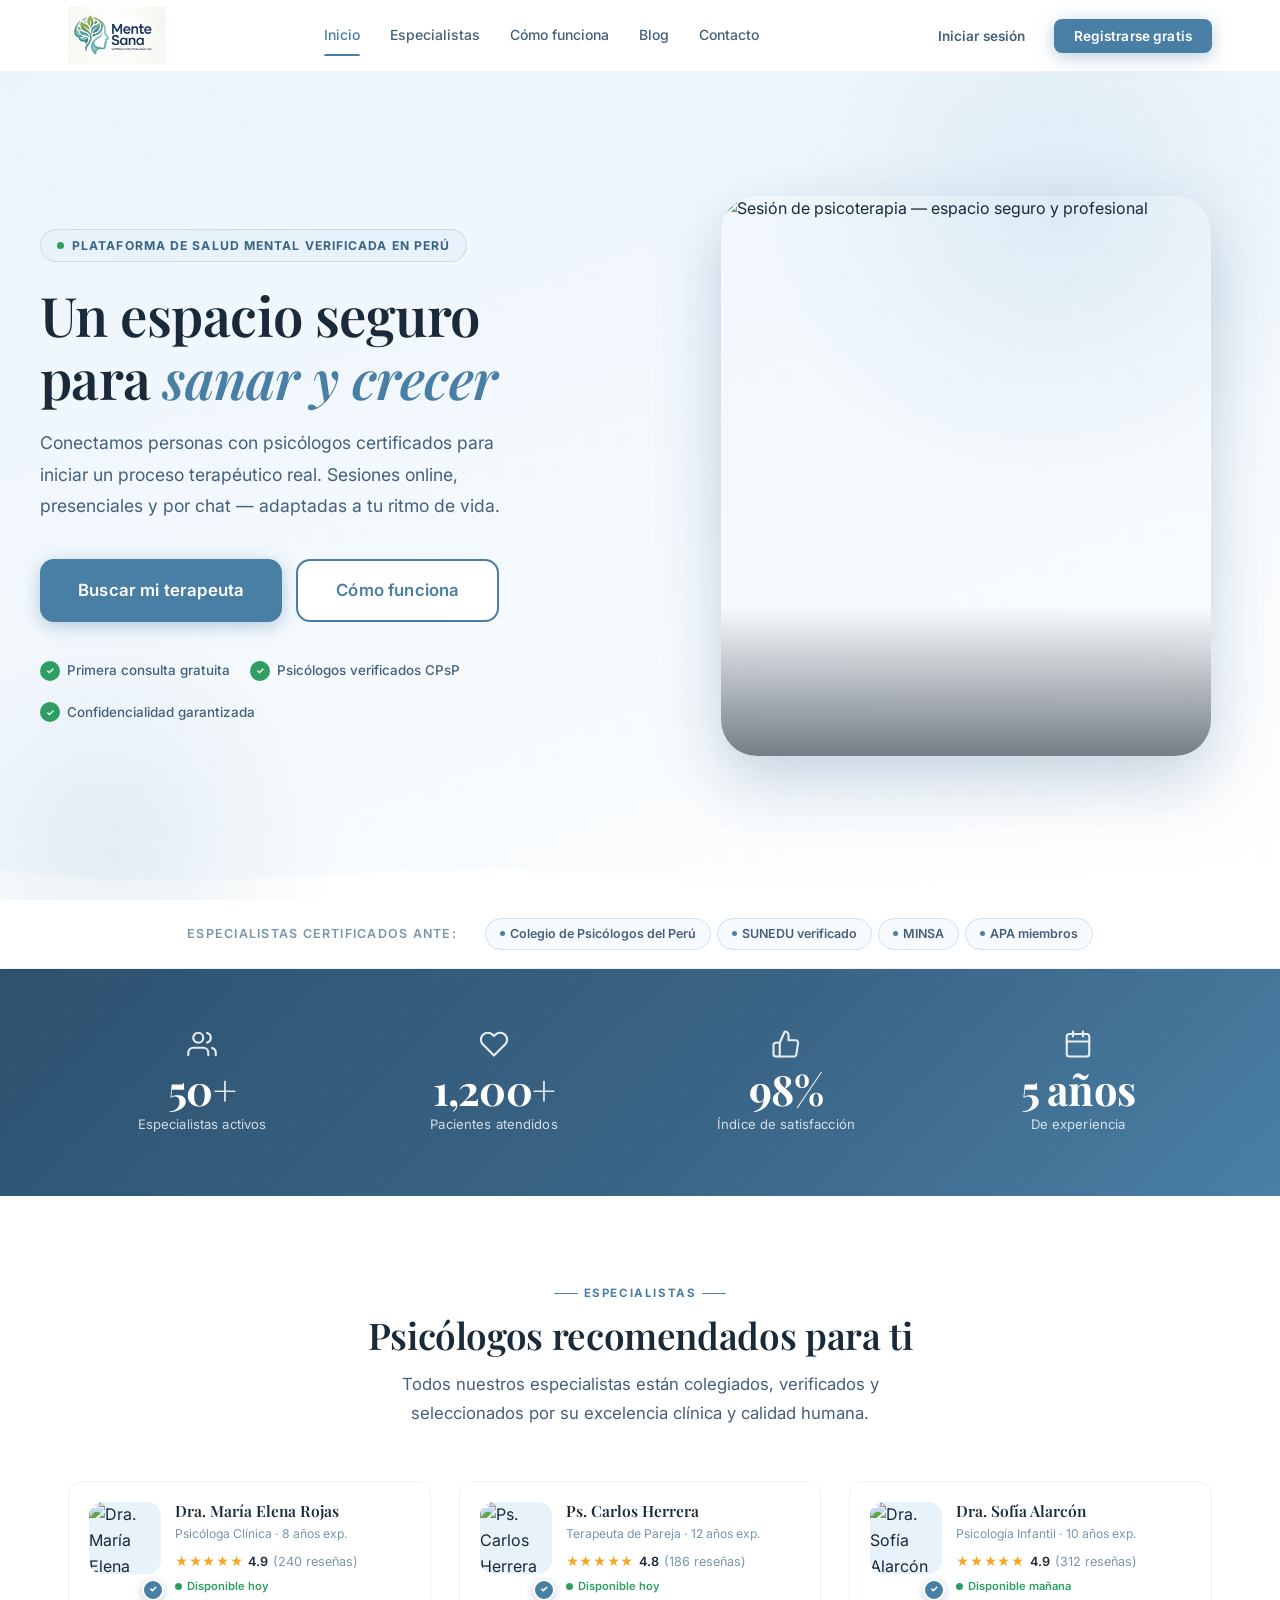
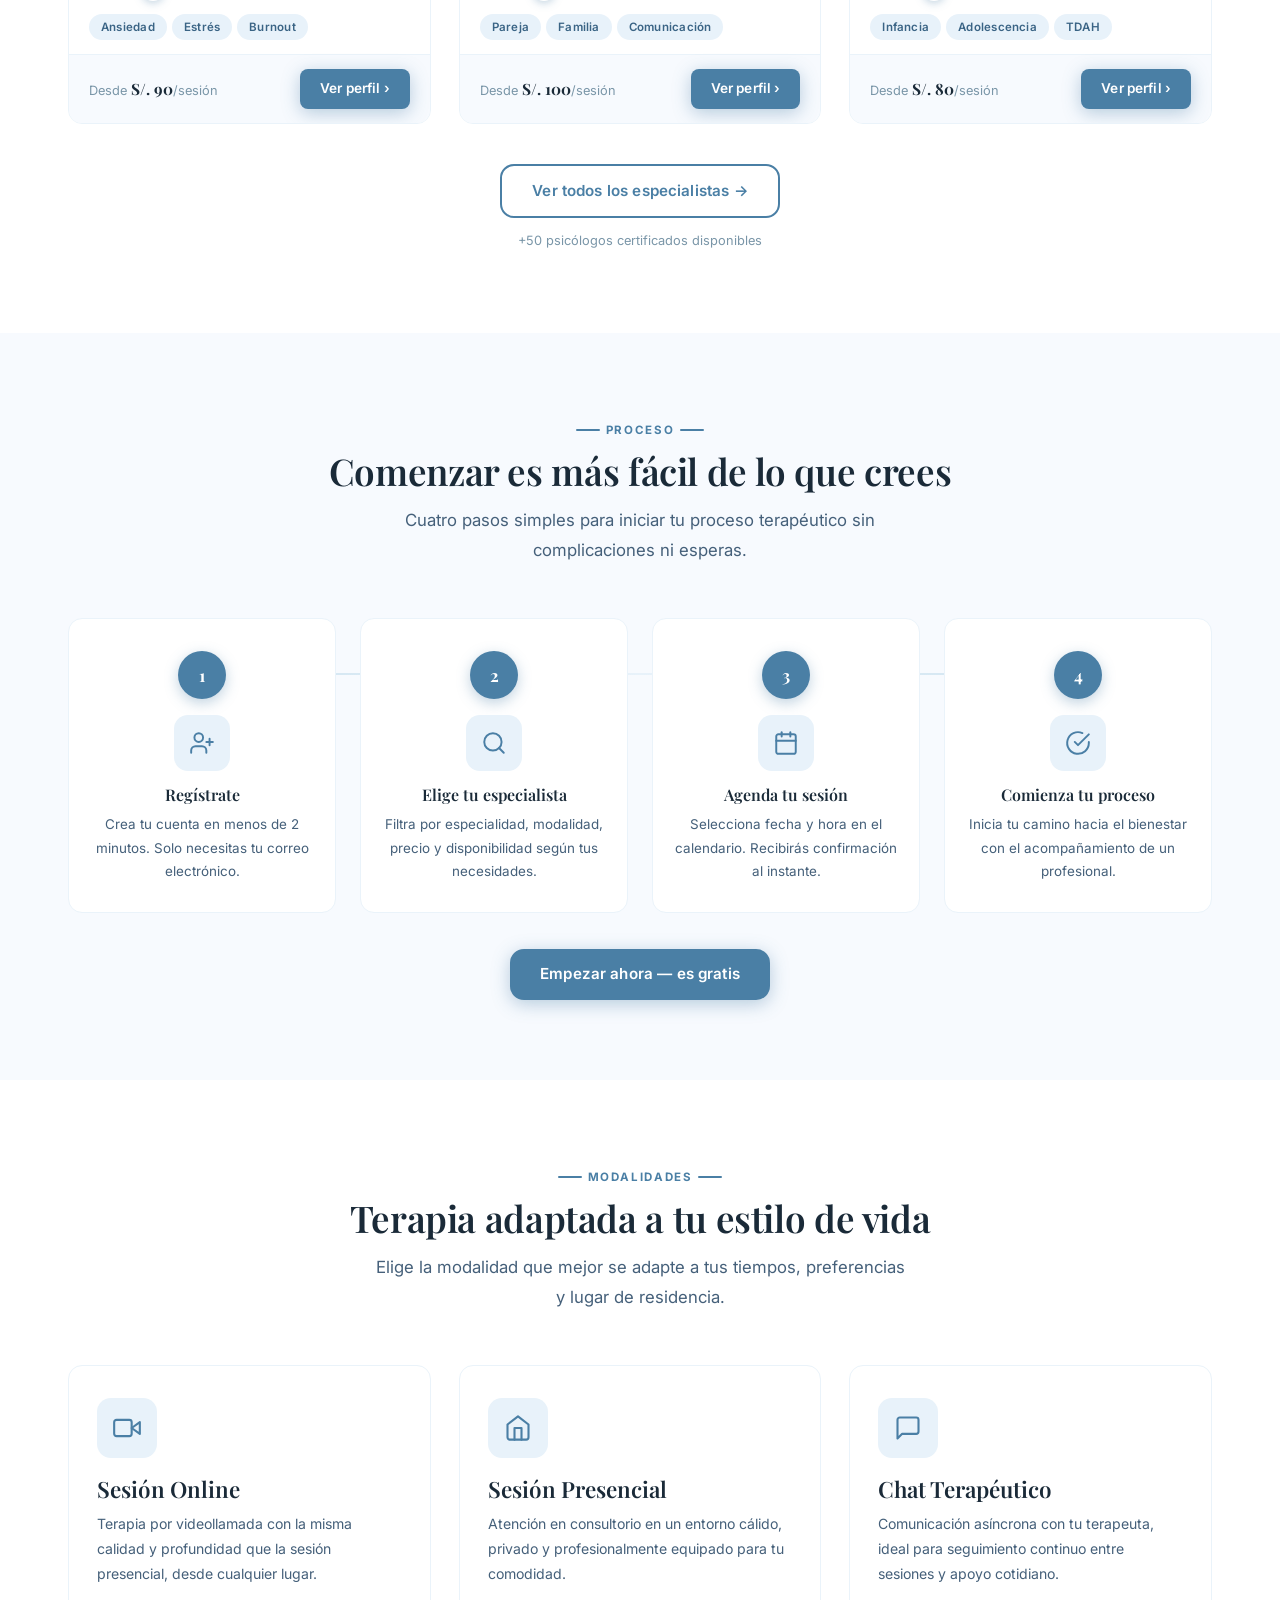
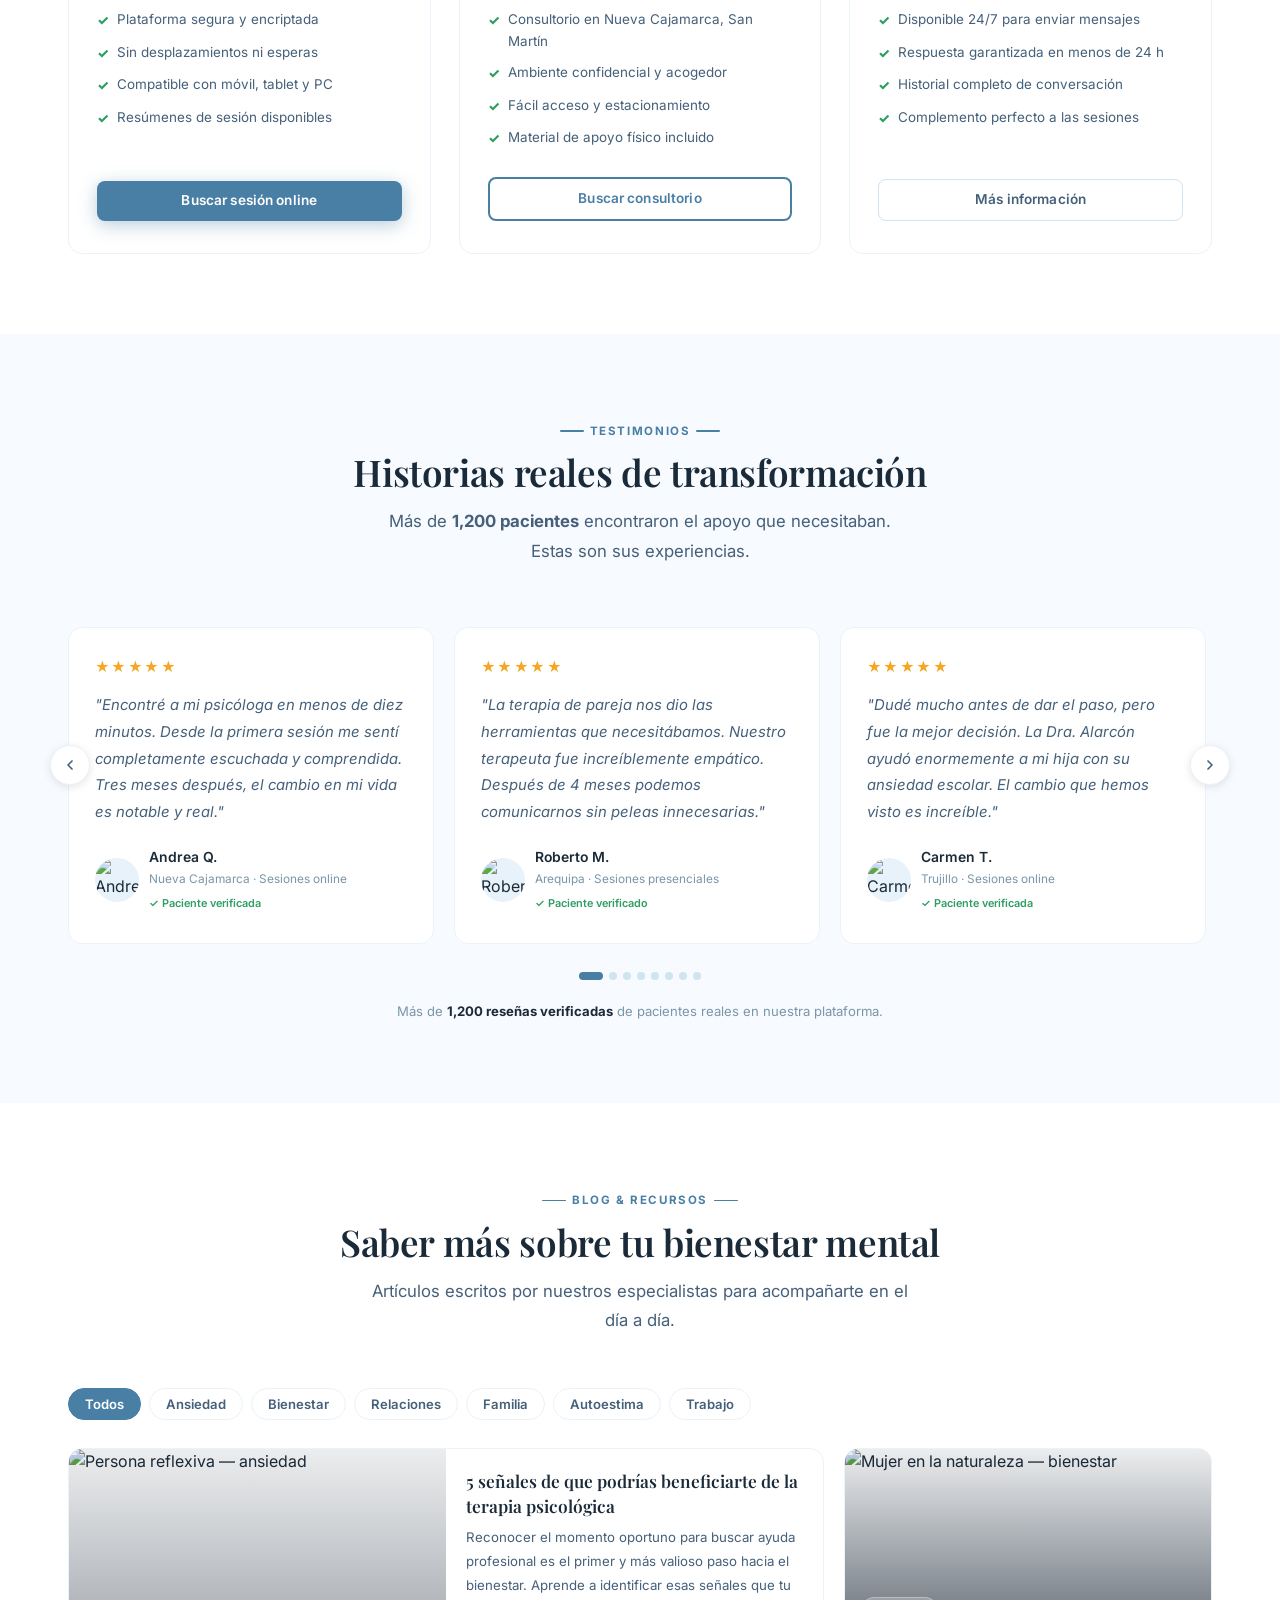
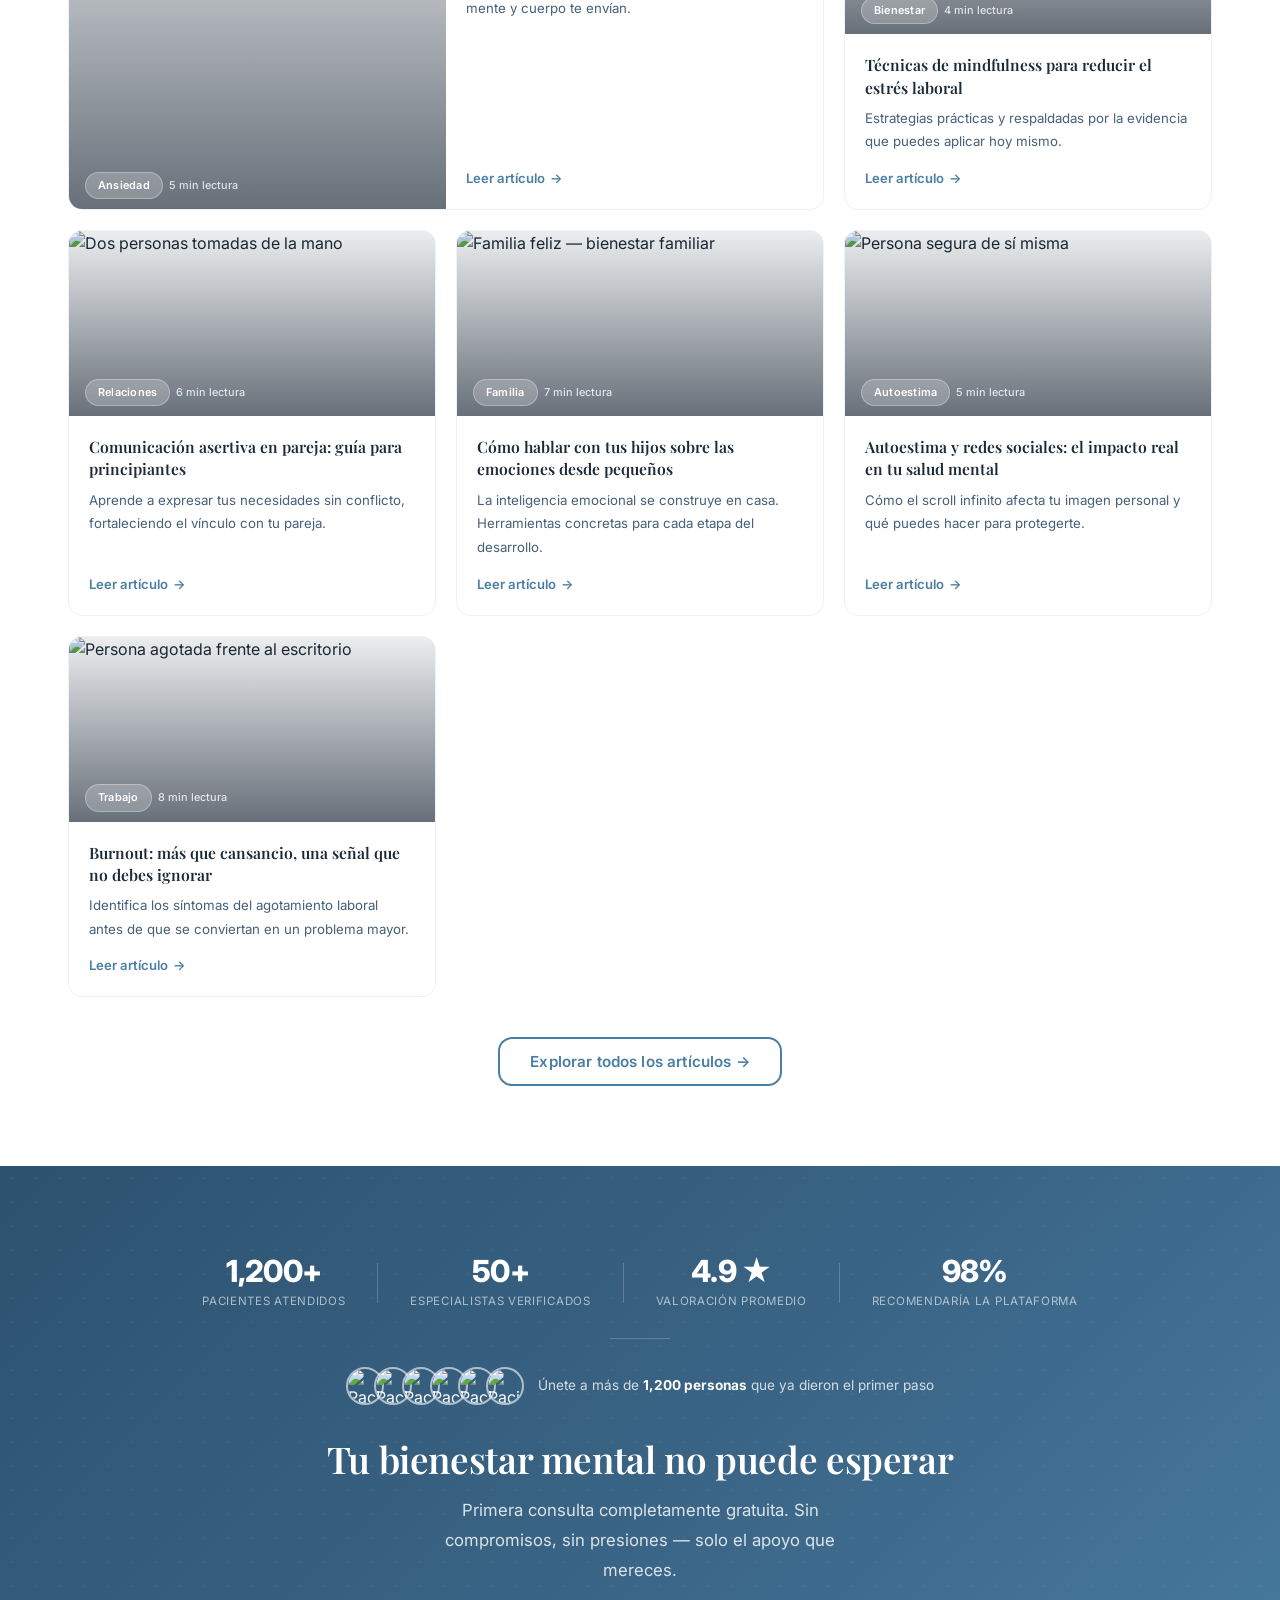
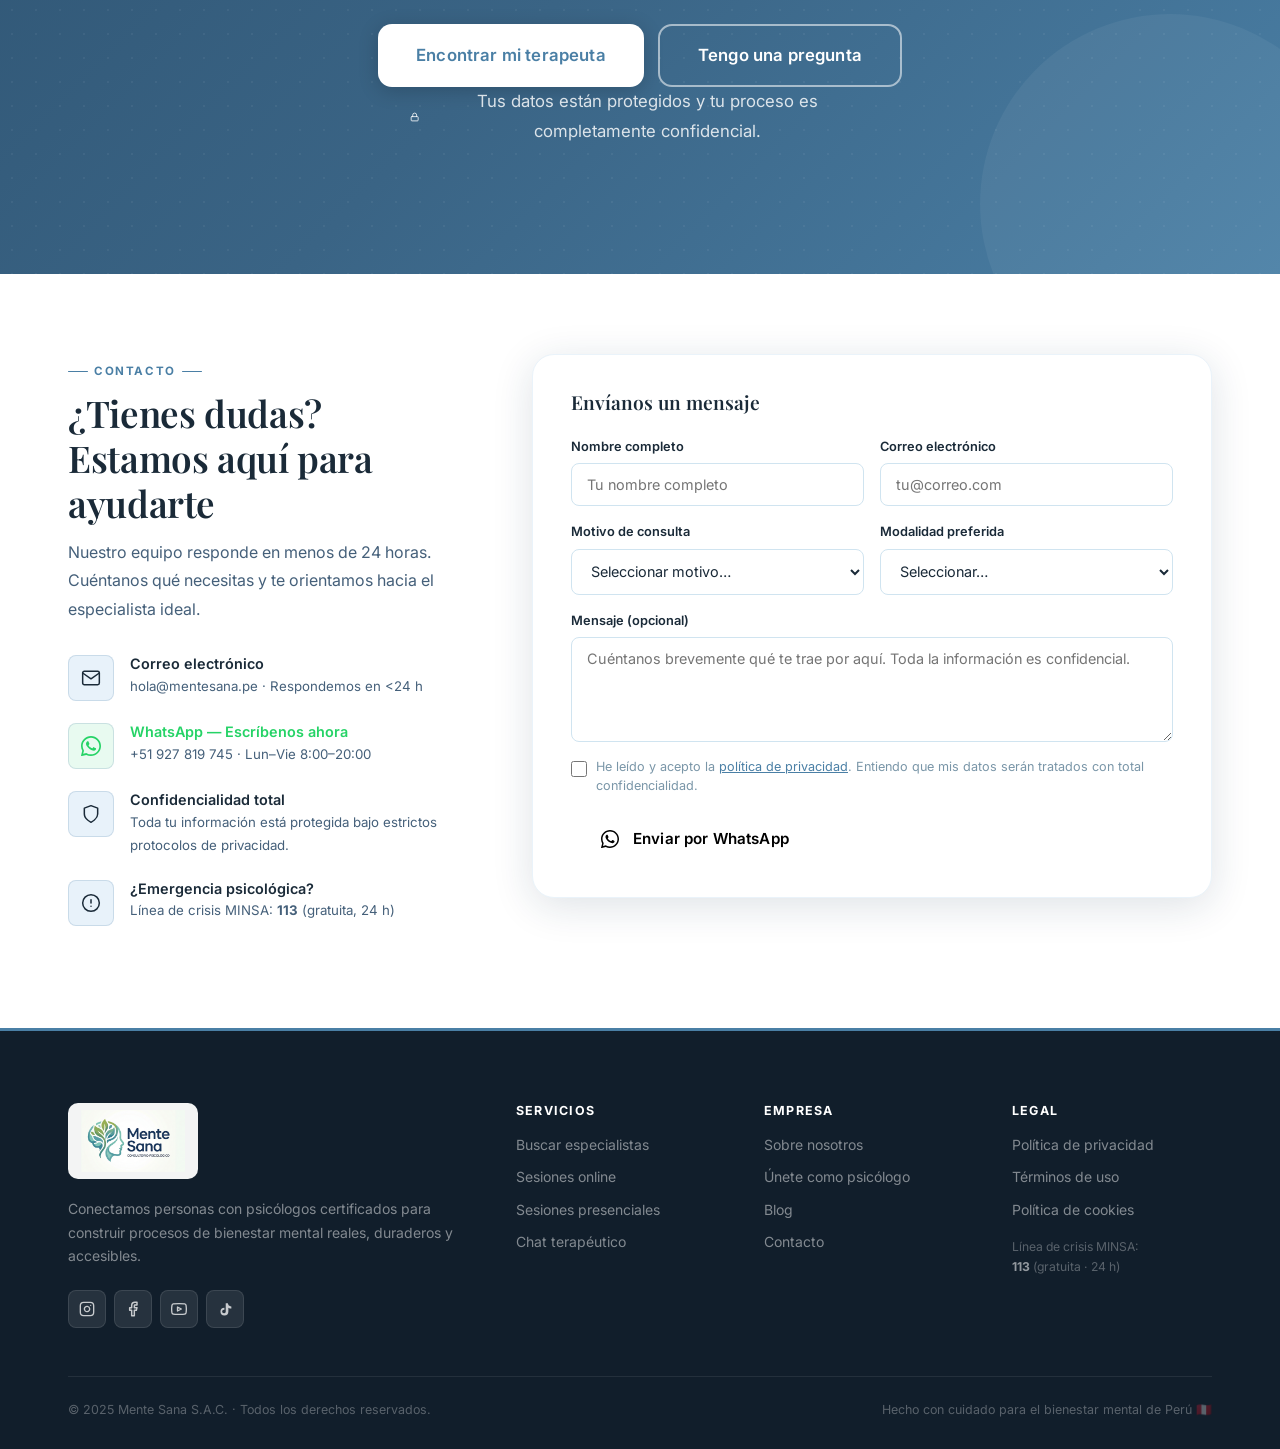
==== commit 055c5e97: "Actualizar número WhatsApp a 927819745" ====
--- a/index.html
+++ b/index.html
@@ -726,13 +726,15 @@
             <p>hola@mentesana.pe · Respondemos en &lt;24 h</p>
           </div>
         </div>
-        <div class="contact-feat">
-          <div class="contact-feat-icon"><svg width="20" height="20" viewBox="0 0 24 24" fill="none" stroke="currentColor" stroke-width="1.8" stroke-linecap="round" stroke-linejoin="round"><path d="M22 16.92v3a2 2 0 0 1-2.18 2 19.79 19.79 0 0 1-8.63-3.07A19.5 19.5 0 0 1 4.69 13a19.79 19.79 0 0 1-3.07-8.67A2 2 0 0 1 3.6 2h3a2 2 0 0 1 2 1.72c.127.96.361 1.903.7 2.81a2 2 0 0 1-.45 2.11L7.91 9.91a16 16 0 0 0 6.18 6.18l.95-.95a2 2 0 0 1 2.11-.45c.907.339 1.85.573 2.81.7A2 2 0 0 1 22 16.92z"/></svg></div>
+        <a class="contact-feat" href="https://wa.me/51927819745?text=Hola%2C%20me%20contacto%20desde%20Mente%20Sana.%20Quisiera%20recibir%20orientaci%C3%B3n." target="_blank" style="text-decoration:none;color:inherit;">
+          <div class="contact-feat-icon" style="background:#e8faf0;color:#25d366;">
+            <svg width="20" height="20" viewBox="0 0 24 24" fill="#25d366" aria-hidden="true"><path d="M17.472 14.382c-.297-.149-1.758-.867-2.03-.967-.273-.099-.471-.148-.67.15-.197.297-.767.966-.94 1.164-.173.199-.347.223-.644.075-.297-.15-1.255-.463-2.39-1.475-.883-.788-1.48-1.761-1.653-2.059-.173-.297-.018-.458.13-.606.134-.133.298-.347.446-.52.149-.174.198-.298.298-.497.099-.198.05-.371-.025-.52-.075-.149-.669-1.612-.916-2.207-.242-.579-.487-.5-.669-.51-.173-.008-.371-.01-.57-.01-.198 0-.52.074-.792.372-.272.297-1.04 1.016-1.04 2.479 0 1.462 1.065 2.875 1.213 3.074.149.198 2.096 3.2 5.077 4.487.709.306 1.262.489 1.694.625.712.227 1.36.195 1.871.118.571-.085 1.758-.719 2.006-1.413.248-.694.248-1.289.173-1.413-.074-.124-.272-.198-.57-.347z"/><path d="M12 0C5.373 0 0 5.373 0 12c0 2.123.553 4.116 1.522 5.849L.057 23.5a.5.5 0 0 0 .614.614l5.666-1.457A11.945 11.945 0 0 0 12 24c6.627 0 12-5.373 12-12S18.627 0 12 0zm0 22c-1.891 0-3.667-.524-5.188-1.435l-.37-.22-3.838.987.998-3.78-.24-.386A9.96 9.96 0 0 1 2 12c0-5.514 4.486-10 10-10s10 4.486 10 10-4.486 10-10 10z"/></svg>
+          </div>
           <div class="contact-feat-text">
-            <h4>WhatsApp</h4>
-            <p>+51 987 654 321 · Lun–Vie 8:00–20:00</p>
-          </div>
-        </div>
+            <h4 style="color:#25d366;">WhatsApp — Escríbenos ahora</h4>
+            <p>+51 927 819 745 · Lun–Vie 8:00–20:00</p>
+          </div>
+        </a>
         <div class="contact-feat">
           <div class="contact-feat-icon"><svg width="20" height="20" viewBox="0 0 24 24" fill="none" stroke="currentColor" stroke-width="1.8" stroke-linecap="round" stroke-linejoin="round"><path d="M12 22s8-4 8-10V5l-8-3-8 3v7c0 6 8 10 8 10z"/></svg></div>
           <div class="contact-feat-text">
@@ -799,11 +801,12 @@
               </div>
             </div>
           </div>
-          <button type="submit" class="btn btn-primary" style="margin-top:20px;min-width:200px;">
-            Enviar consulta
+          <button type="submit" class="btn btn-wa" style="margin-top:20px;min-width:200px;">
+            <svg width="18" height="18" viewBox="0 0 24 24" fill="currentColor" aria-hidden="true" style="vertical-align:middle;margin-right:6px;"><path d="M17.472 14.382c-.297-.149-1.758-.867-2.03-.967-.273-.099-.471-.148-.67.15-.197.297-.767.966-.94 1.164-.173.199-.347.223-.644.075-.297-.15-1.255-.463-2.39-1.475-.883-.788-1.48-1.761-1.653-2.059-.173-.297-.018-.458.13-.606.134-.133.298-.347.446-.52.149-.174.198-.298.298-.497.099-.198.05-.371-.025-.52-.075-.149-.669-1.612-.916-2.207-.242-.579-.487-.5-.669-.51-.173-.008-.371-.01-.57-.01-.198 0-.52.074-.792.372-.272.297-1.04 1.016-1.04 2.479 0 1.462 1.065 2.875 1.213 3.074.149.198 2.096 3.2 5.077 4.487.709.306 1.262.489 1.694.625.712.227 1.36.195 1.871.118.571-.085 1.758-.719 2.006-1.413.248-.694.248-1.289.173-1.413-.074-.124-.272-.198-.57-.347z"/><path d="M12 0C5.373 0 0 5.373 0 12c0 2.123.553 4.116 1.522 5.849L.057 23.5a.5.5 0 0 0 .614.614l5.666-1.457A11.945 11.945 0 0 0 12 24c6.627 0 12-5.373 12-12S18.627 0 12 0zm0 22c-1.891 0-3.667-.524-5.188-1.435l-.37-.22-3.838.987.998-3.78-.24-.386A9.96 9.96 0 0 1 2 12c0-5.514 4.486-10 10-10s10 4.486 10 10-4.486 10-10 10z"/></svg>
+            Enviar por WhatsApp
           </button>
           <div class="form-success" id="formSuccess">
-            ✓ Mensaje recibido. Te responderemos en menos de 24 horas.
+            ✓ Abriendo WhatsApp con tu mensaje…
           </div>
         </form>
       </div>
@@ -1006,19 +1009,20 @@
   });
 });
 
-/* — Contact form — */
+/* — Contact form → WhatsApp — */
+const WA_PLATFORM = '51927819745';
+
 function handleContact(e) {
   e.preventDefault();
   const form = e.target;
 
-  /* clear previous errors */
   form.querySelectorAll('.form-field-error').forEach(el => el.remove());
   form.querySelectorAll('.input-error').forEach(el => el.classList.remove('input-error'));
   form.querySelector('.form-check')?.classList.remove('check-error');
 
-  const nombre   = document.getElementById('nombre');
-  const email    = document.getElementById('email');
-  const privacy  = document.getElementById('privacy');
+  const nombre  = document.getElementById('nombre');
+  const email   = document.getElementById('email');
+  const privacy = document.getElementById('privacy');
   let valid = true;
 
   function addErr(input, msg) {
@@ -1030,48 +1034,32 @@
     valid = false;
   }
 
-  if (!nombre.value.trim() || nombre.value.trim().length < 2) {
-    addErr(nombre, 'Ingresa tu nombre completo.');
-  }
-  if (!email.value.trim() || !/\S+@\S+\.\S+/.test(email.value.trim())) {
-    addErr(email, 'Ingresa un correo electrónico válido.');
-  }
-  if (!privacy.checked) {
-    privacy.closest('.form-check').classList.add('check-error');
-    valid = false;
-  }
+  if (!nombre.value.trim() || nombre.value.trim().length < 2) addErr(nombre, 'Ingresa tu nombre completo.');
+  if (!email.value.trim() || !/\S+@\S+\.\S+/.test(email.value.trim())) addErr(email, 'Ingresa un correo electrónico válido.');
+  if (!privacy.checked) { privacy.closest('.form-check').classList.add('check-error'); valid = false; }
   if (!valid) return;
 
-  /* Save to localStorage */
-  const contacts = JSON.parse(localStorage.getItem('ms_contacts') || '[]');
-  contacts.push({
-    id:         Date.now(),
-    nombre:     nombre.value.trim(),
-    email:      email.value.trim(),
-    motivo:     document.getElementById('motivo').value,
-    modalidad:  document.getElementById('modalidad').value,
-    mensaje:    document.getElementById('mensaje').value.trim(),
-    sentAt:     new Date().toISOString(),
-  });
-  localStorage.setItem('ms_contacts', JSON.stringify(contacts));
-
-  /* UI feedback */
+  const motivo   = document.getElementById('motivo').value;
+  const modalidad = document.getElementById('modalidad').value;
+  const mensaje  = document.getElementById('mensaje').value.trim();
+
+  let text = `Hola, me contacto desde la web Mente Sana.\n\n`;
+  text += `*Nombre:* ${nombre.value.trim()}\n`;
+  text += `*Correo:* ${email.value.trim()}\n`;
+  if (motivo)    text += `*Motivo:* ${motivo}\n`;
+  if (modalidad) text += `*Modalidad:* ${modalidad}\n`;
+  if (mensaje)   text += `\n${mensaje}`;
+
   const btn     = form.querySelector('button[type="submit"]');
   const success = document.getElementById('formSuccess');
-  btn.textContent = 'Enviando…';
   btn.disabled = true;
+  success.classList.add('visible');
 
   setTimeout(() => {
-    btn.style.display = 'none';
-    success.classList.add('visible');
+    window.open(`https://wa.me/${WA_PLATFORM}?text=${encodeURIComponent(text)}`, '_blank');
     form.reset();
-    setTimeout(() => {
-      btn.style.display = '';
-      btn.textContent = 'Enviar consulta';
-      btn.disabled = false;
-      success.classList.remove('visible');
-    }, 5000);
-  }, 900);
+    setTimeout(() => { success.classList.remove('visible'); btn.disabled = false; }, 4000);
+  }, 400);
 }
 
 /* ── TESTIMONIALS CAROUSEL ── */
--- a/css/styles.css
+++ b/css/styles.css
@@ -993,6 +993,8 @@
 .page-btn { width: 40px; height: 40px; border-radius: var(--radius-sm); border: 1.5px solid var(--border); background: var(--bg); font-size: .85rem; color: var(--text-secondary); display: flex; align-items: center; justify-content: center; cursor: pointer; transition: all var(--transition); }
 .page-btn:hover { border-color: var(--primary); color: var(--primary); }
 .page-btn.active { background: var(--primary); border-color: var(--primary); color: #fff; }
+.page-btn:disabled { opacity: .4; cursor: not-allowed; pointer-events: none; }
+.page-dots { display: flex; align-items: center; justify-content: center; width: 40px; height: 40px; font-size: .9rem; color: var(--text-muted); }
 
 /* ===== SCROLL REVEAL ===== */
 .reveal { opacity: 0; transform: translateY(24px); transition: opacity .55s ease, transform .55s ease; }
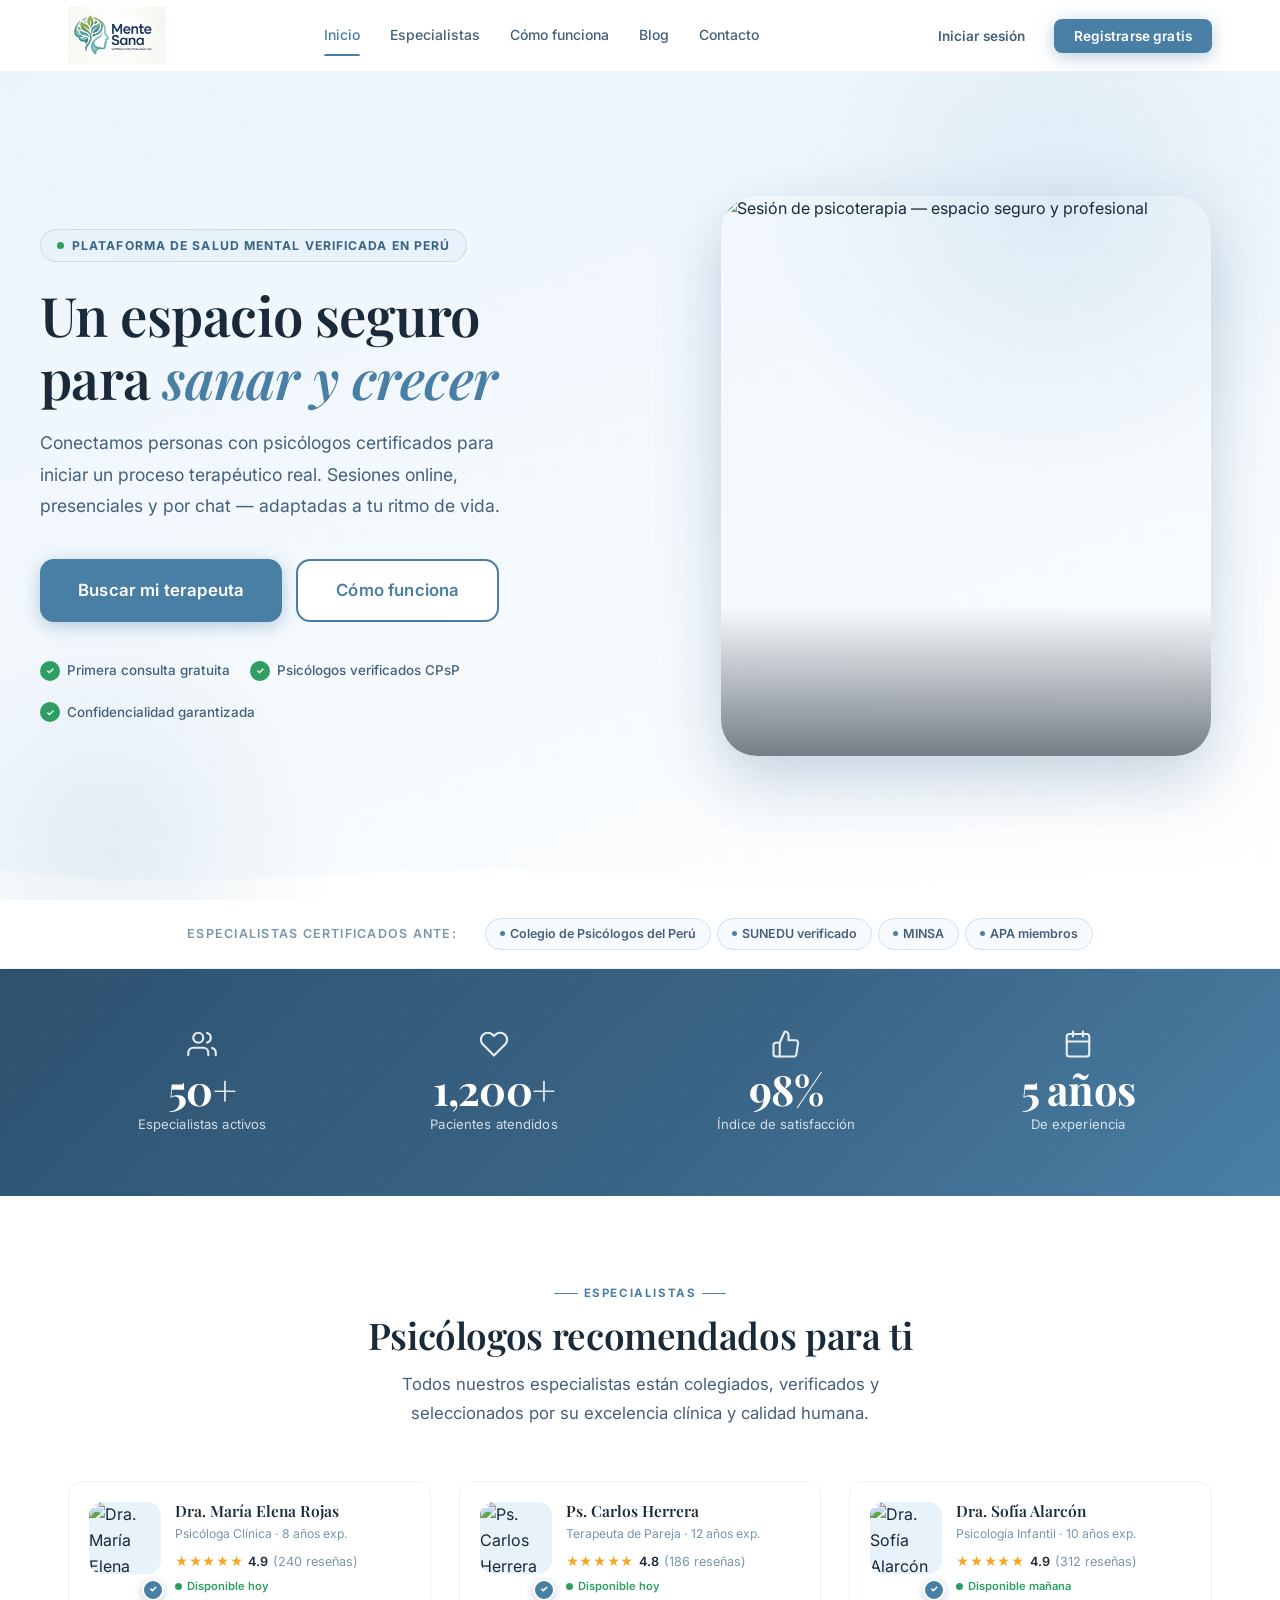
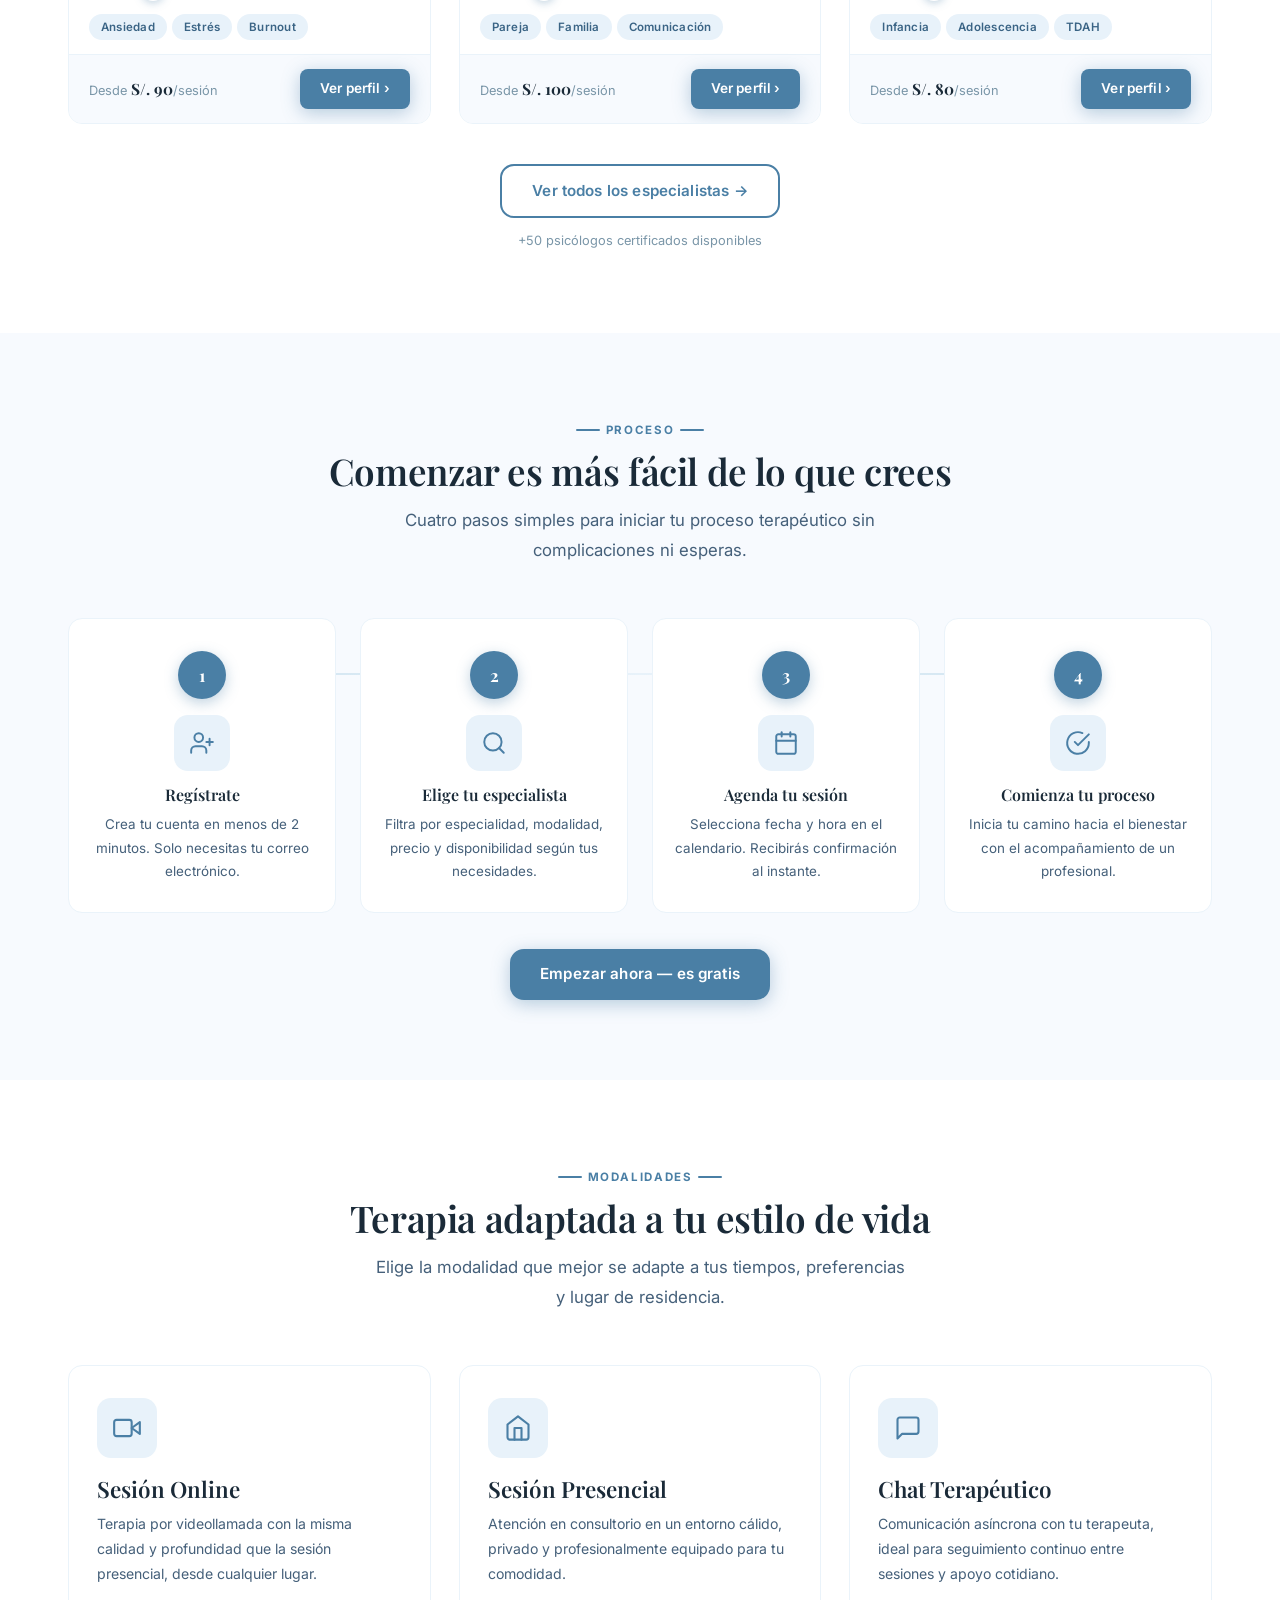
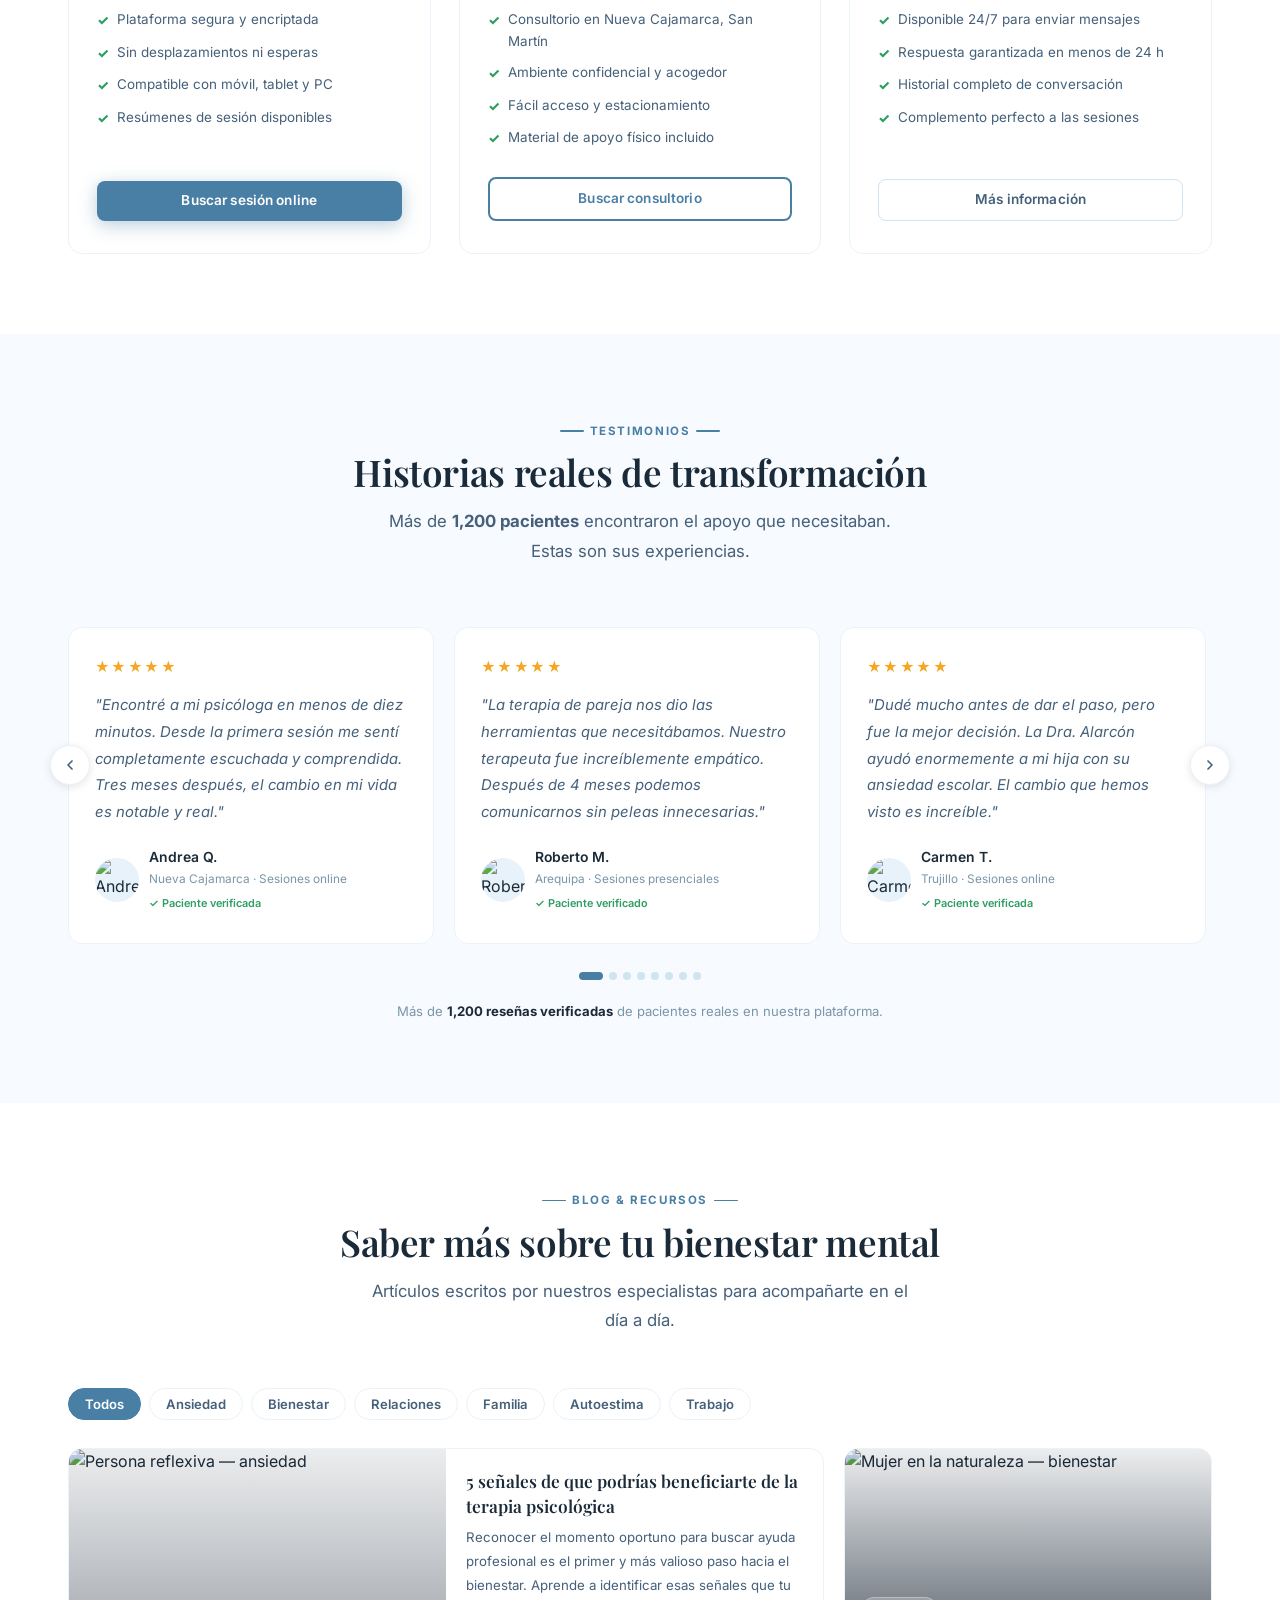
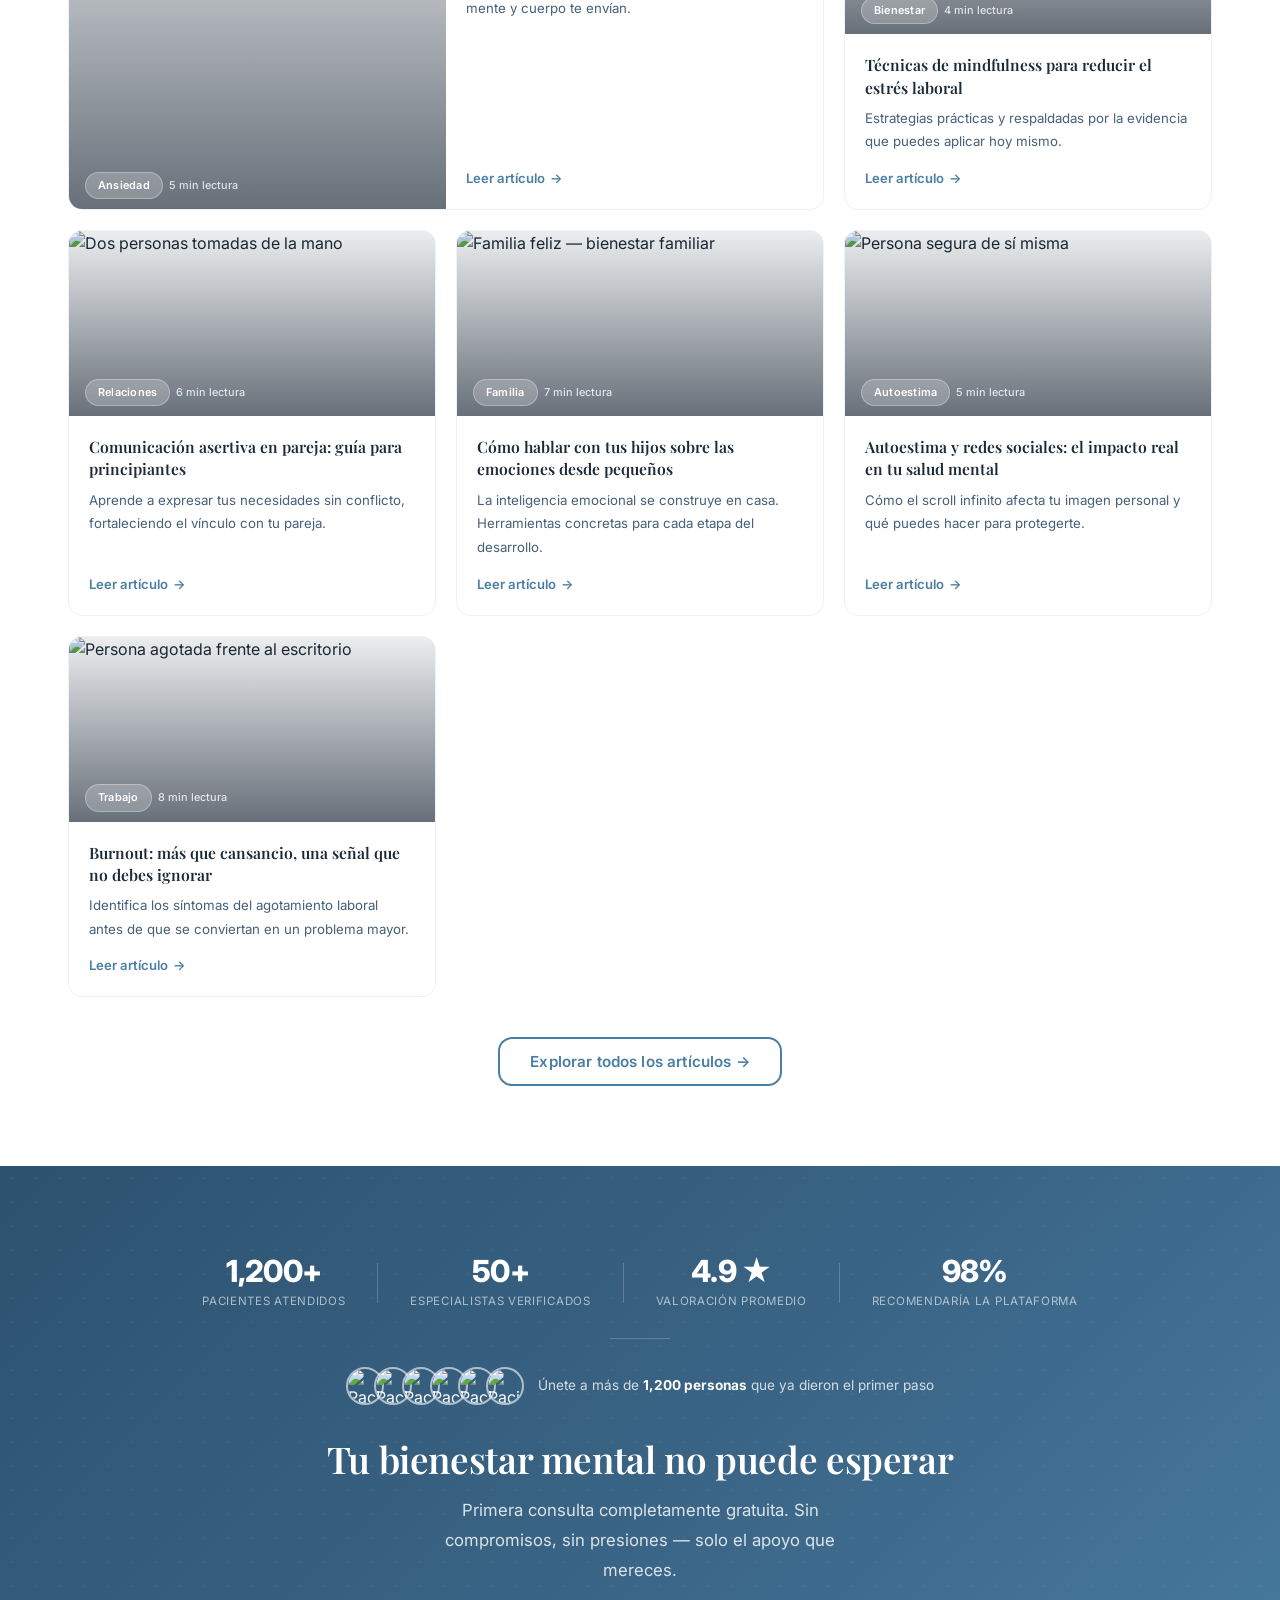
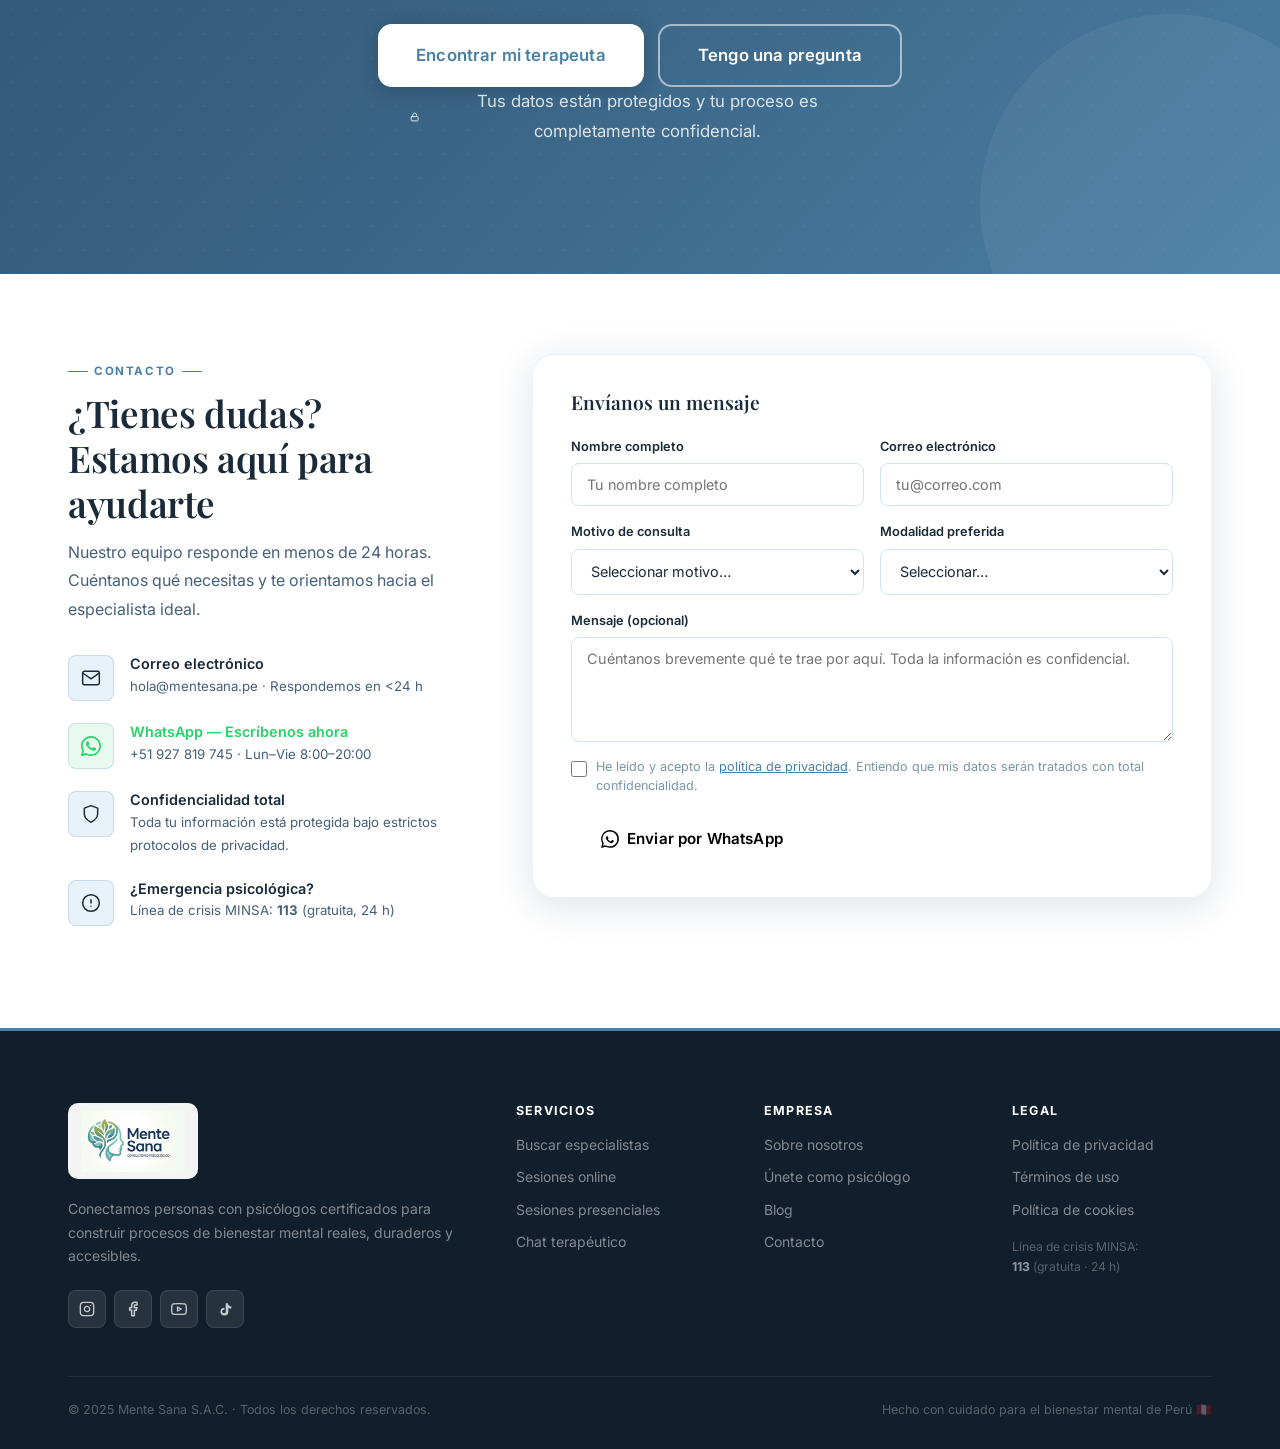
==== commit a5ba655d: "Corregir botón WhatsApp y mostrar reseñas en DOM" ====
--- a/index.html
+++ b/index.html
@@ -801,8 +801,8 @@
               </div>
             </div>
           </div>
-          <button type="submit" class="btn btn-wa" style="margin-top:20px;min-width:200px;">
-            <svg width="18" height="18" viewBox="0 0 24 24" fill="currentColor" aria-hidden="true" style="vertical-align:middle;margin-right:6px;"><path d="M17.472 14.382c-.297-.149-1.758-.867-2.03-.967-.273-.099-.471-.148-.67.15-.197.297-.767.966-.94 1.164-.173.199-.347.223-.644.075-.297-.15-1.255-.463-2.39-1.475-.883-.788-1.48-1.761-1.653-2.059-.173-.297-.018-.458.13-.606.134-.133.298-.347.446-.52.149-.174.198-.298.298-.497.099-.198.05-.371-.025-.52-.075-.149-.669-1.612-.916-2.207-.242-.579-.487-.5-.669-.51-.173-.008-.371-.01-.57-.01-.198 0-.52.074-.792.372-.272.297-1.04 1.016-1.04 2.479 0 1.462 1.065 2.875 1.213 3.074.149.198 2.096 3.2 5.077 4.487.709.306 1.262.489 1.694.625.712.227 1.36.195 1.871.118.571-.085 1.758-.719 2.006-1.413.248-.694.248-1.289.173-1.413-.074-.124-.272-.198-.57-.347z"/><path d="M12 0C5.373 0 0 5.373 0 12c0 2.123.553 4.116 1.522 5.849L.057 23.5a.5.5 0 0 0 .614.614l5.666-1.457A11.945 11.945 0 0 0 12 24c6.627 0 12-5.373 12-12S18.627 0 12 0zm0 22c-1.891 0-3.667-.524-5.188-1.435l-.37-.22-3.838.987.998-3.78-.24-.386A9.96 9.96 0 0 1 2 12c0-5.514 4.486-10 10-10s10 4.486 10 10-4.486 10-10 10z"/></svg>
+          <button type="submit" class="btn btn-wa" style="margin-top:20px;min-width:200px;display:inline-flex;align-items:center;gap:8px;">
+            <svg width="18" height="18" viewBox="0 0 24 24" fill="currentColor" aria-hidden="true"><path d="M.057 24l1.687-6.163c-1.041-1.804-1.588-3.849-1.587-5.946.003-6.556 5.338-11.891 11.893-11.891 3.181.001 6.167 1.24 8.413 3.488 2.245 2.248 3.481 5.236 3.48 8.414-.003 6.557-5.338 11.892-11.893 11.892-1.99-.001-3.951-.5-5.688-1.448zm6.406-3.817c1.677.995 3.276 1.591 5.392 1.592 5.448 0 9.886-4.434 9.889-9.885.002-5.462-4.415-9.89-9.881-9.892-5.452 0-9.887 4.434-9.889 9.884-.001 2.225.651 3.891 1.746 5.634l-.999 3.648zm11.387-5.464c-.074-.124-.272-.198-.57-.347-1.758-.868-2.031-.967-2.303-.967-.272 0-.471.148-.67.446-.198.297-.767.966-.94 1.164-.173.199-.347.223-.644.074-1.502-.751-2.486-1.342-3.478-2.846-.263-.399.263-.371.753-1.234.083-.16.041-.299-.023-.422-.065-.123-.583-1.405-.799-1.923-.212-.508-.428-.44-.587-.447-.152-.008-.322-.01-.496-.01-.173 0-.454.065-.692.323-.237.258-.906.886-.906 2.161 0 1.274.928 2.508 1.057 2.682 1.268 1.726 2.874 2.994 4.736 3.757 1.862.762 1.862.508 2.198.476.338-.032 1.085-.443 1.239-.871.152-.428.152-.795.106-.871z"/></svg>
             Enviar por WhatsApp
           </button>
           <div class="form-success" id="formSuccess">
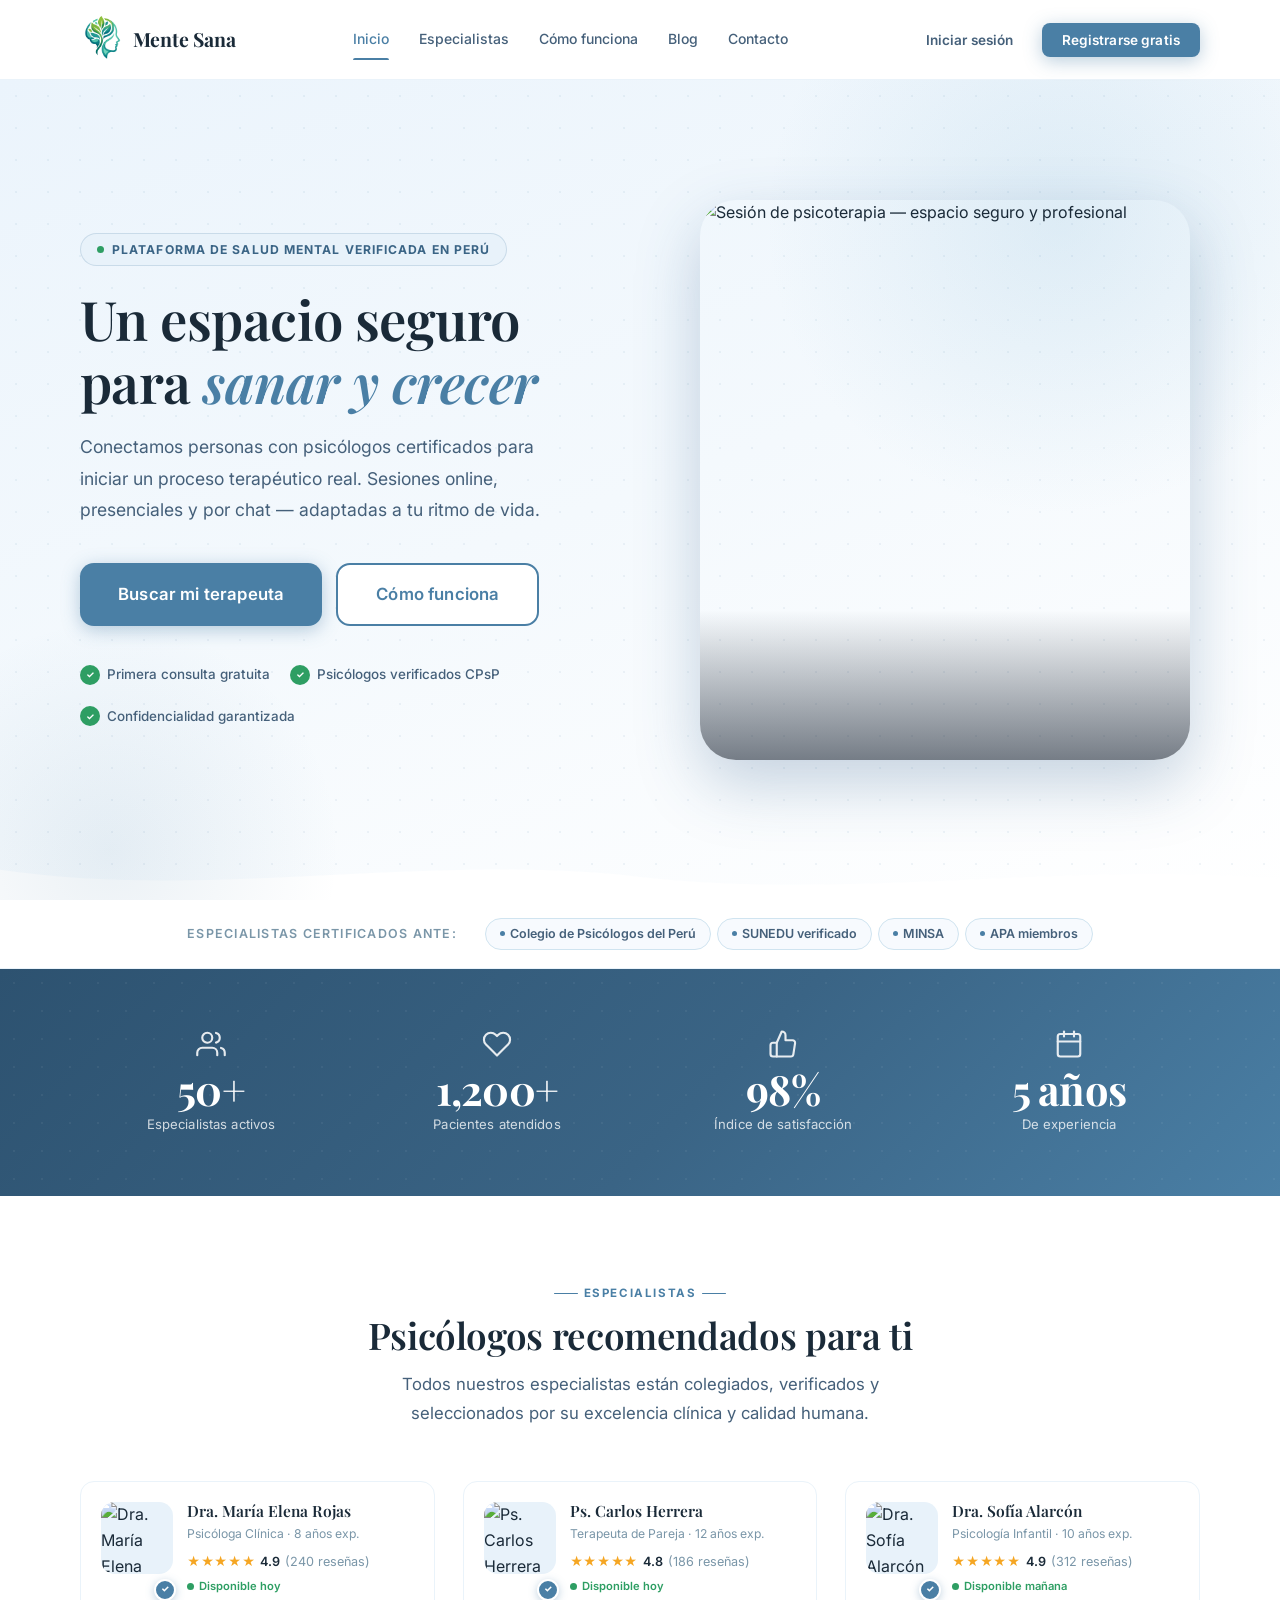
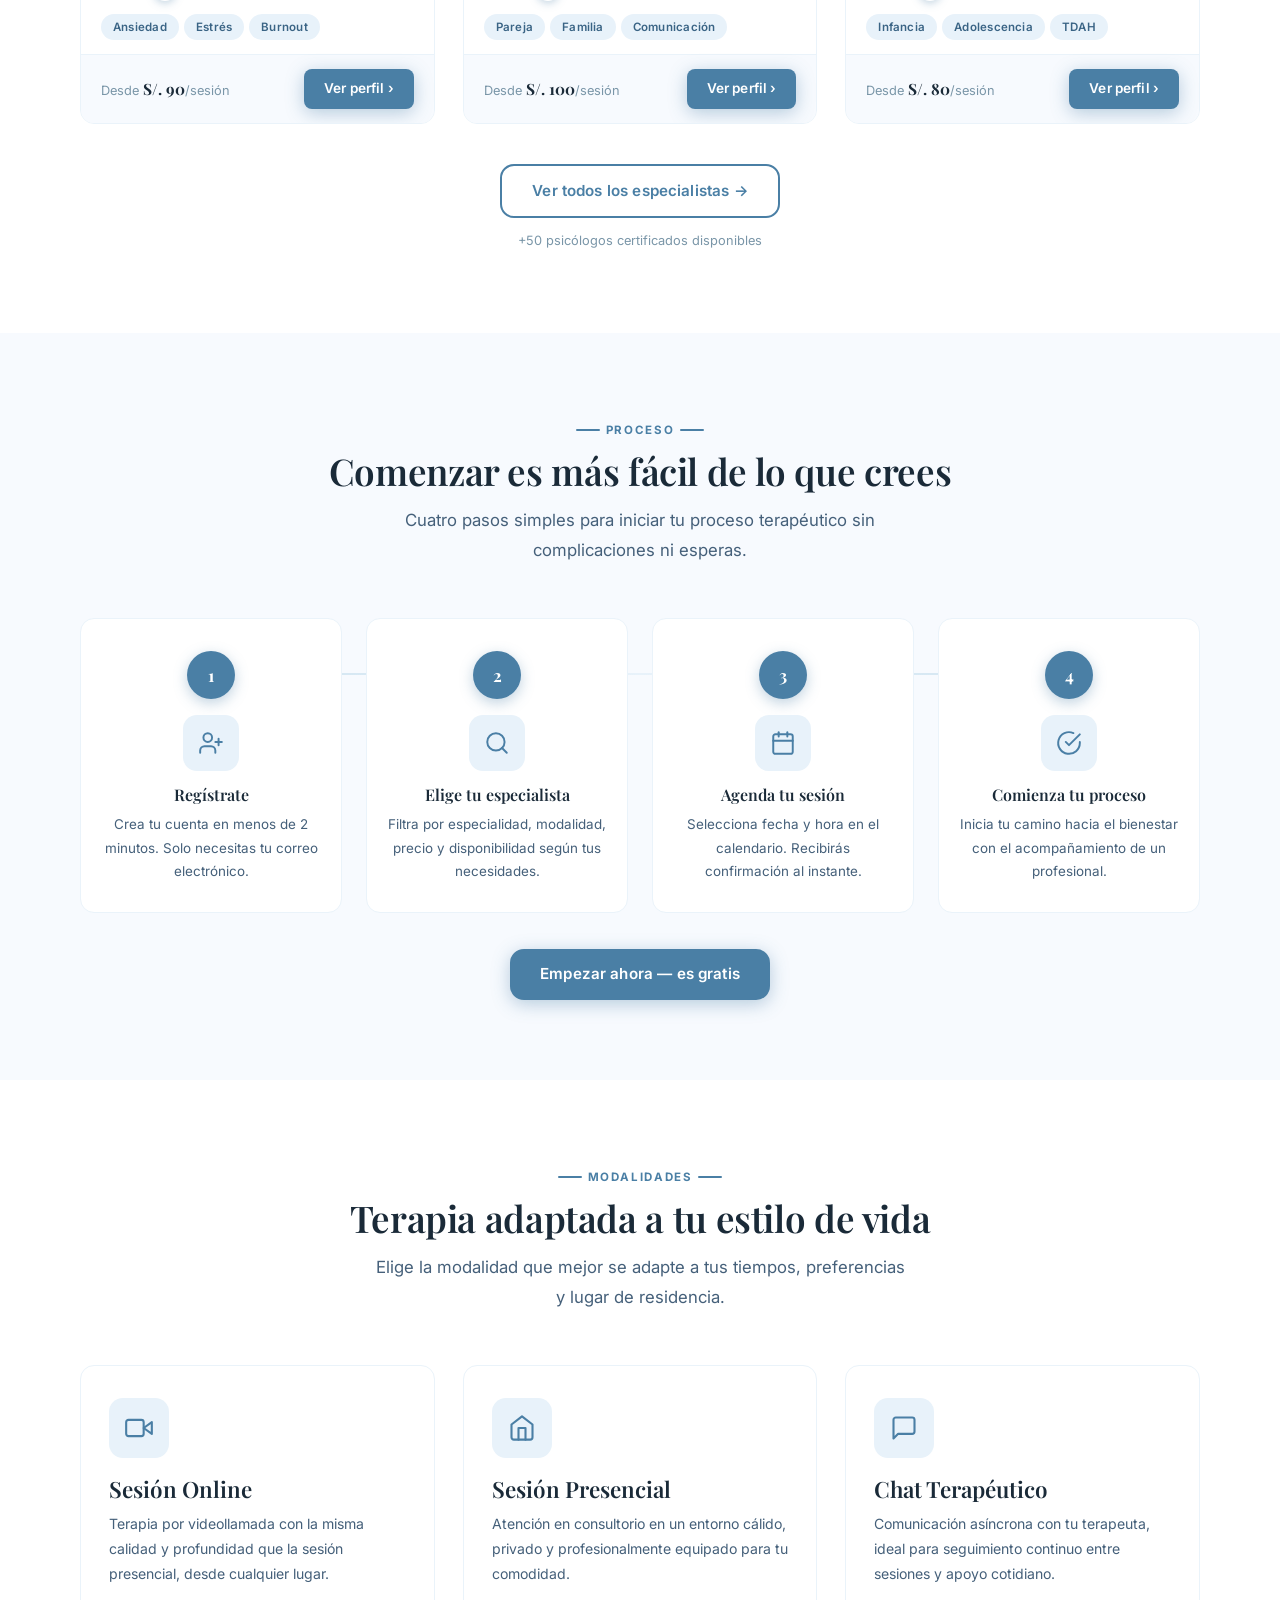
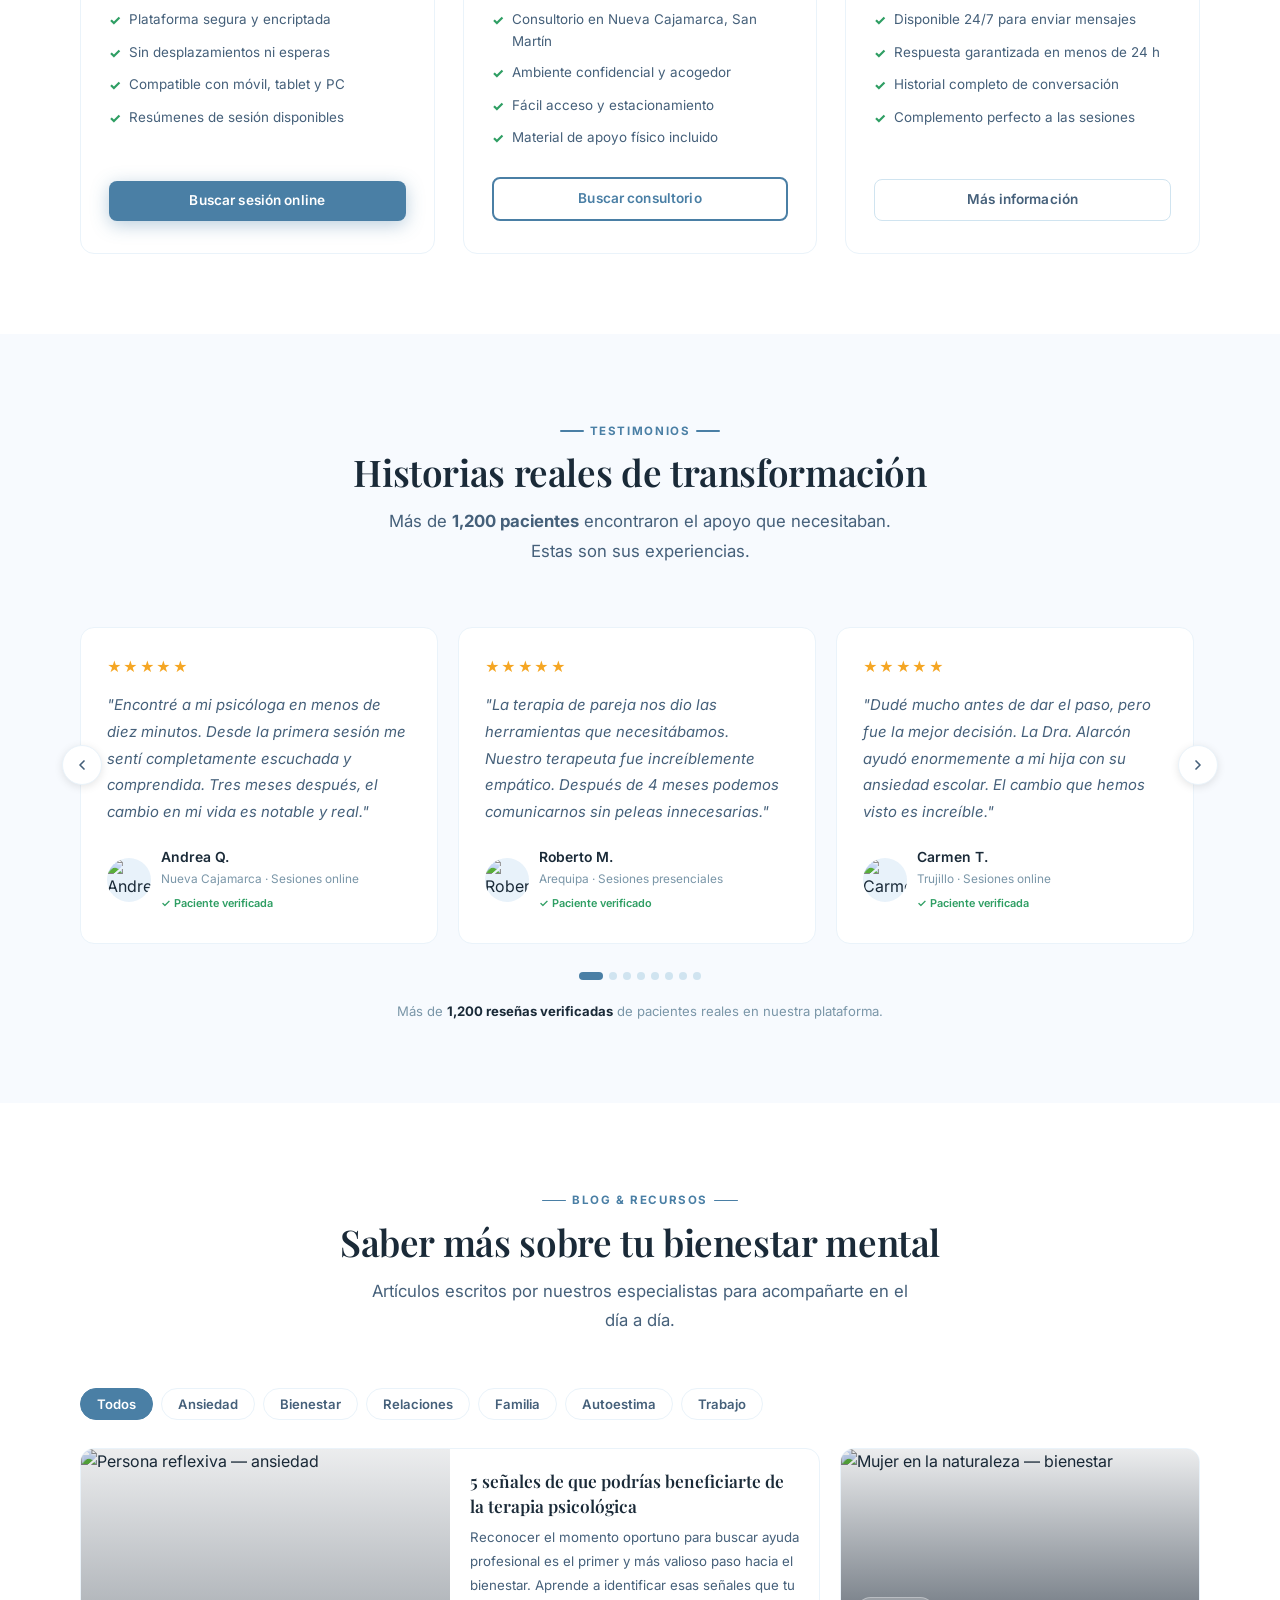
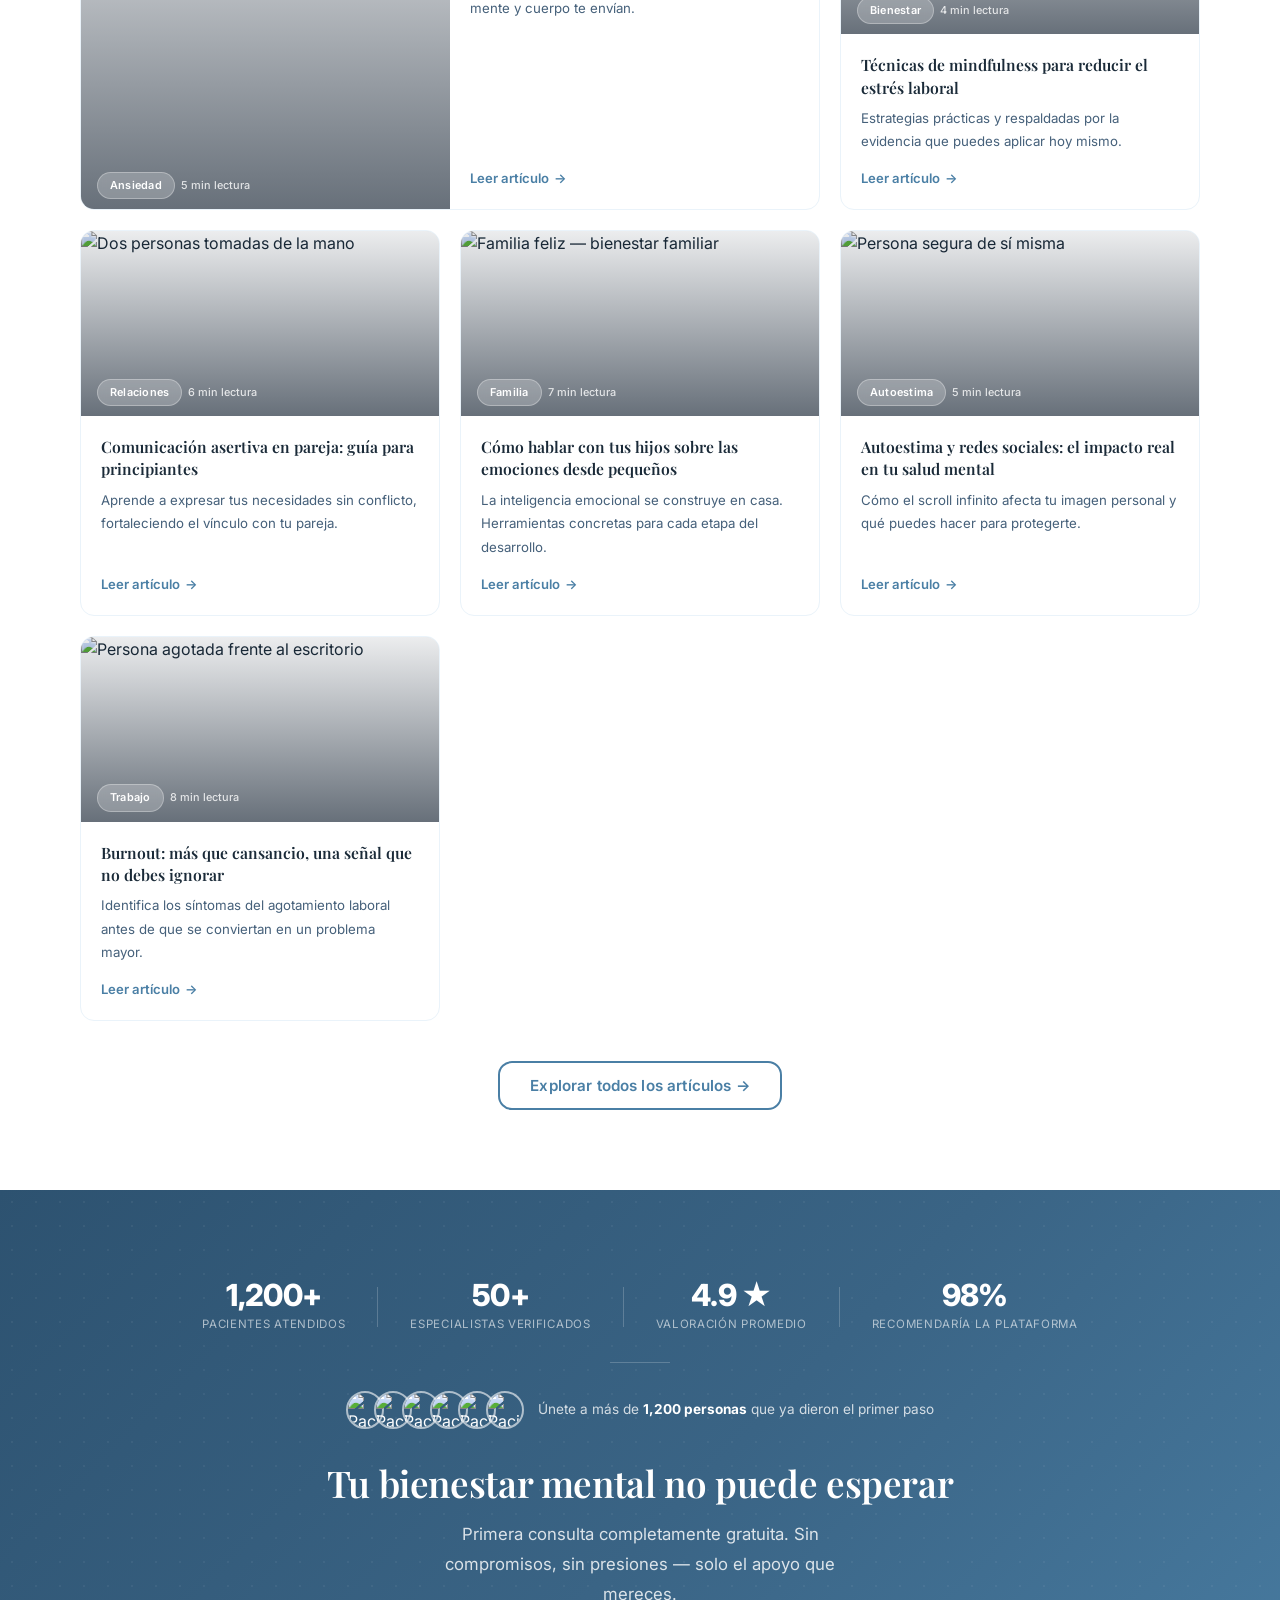
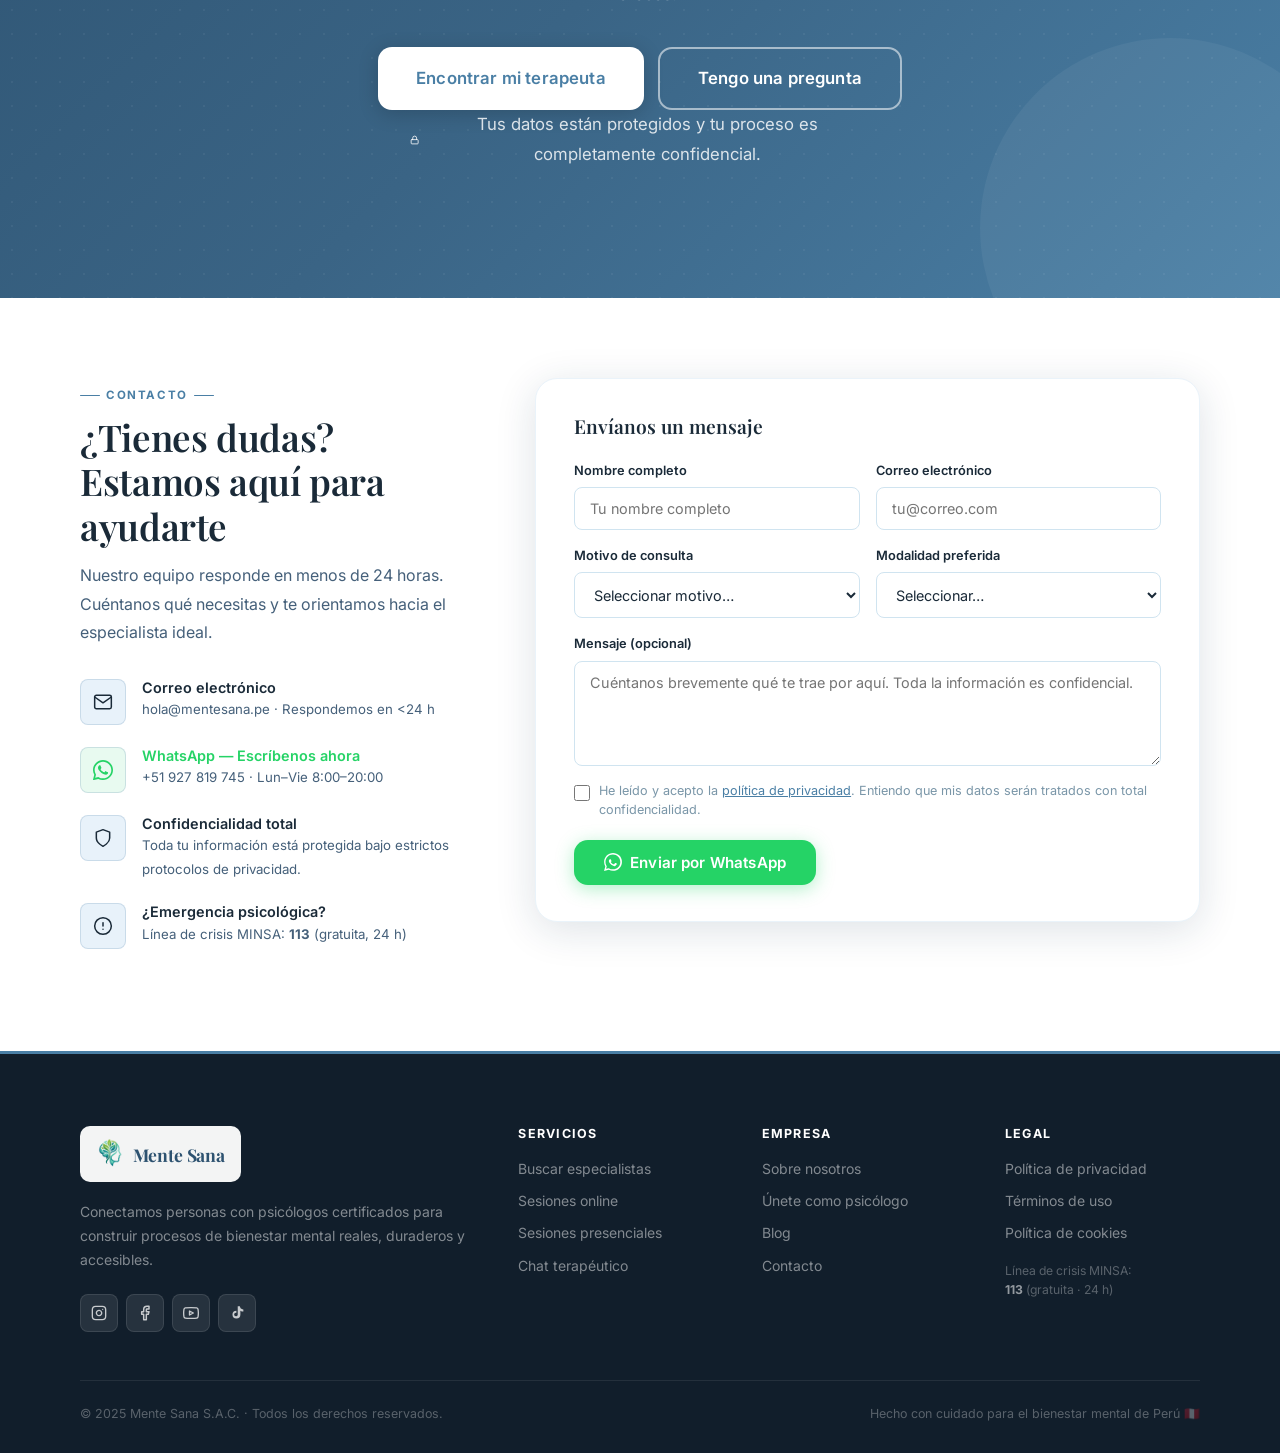
==== commit ad6ae2e2: "Fix: Correccion de bug en reserva de especialista, actualizacion de logo con nombre y margen respons" ====
--- a/index.html
+++ b/index.html
@@ -13,7 +13,8 @@
 <nav class="nav" id="navbar">
   <div class="container nav-inner">
     <a href="index.html" class="nav-logo">
-      <img src="img/logo2.png" alt="Mente Sana — Consultorio Psicológico" class="nav-logo-img">
+      <img src="img/logooo.png" alt="Mente Sana" class="nav-logo-img">
+      <span class="nav-logo-brand">Mente Sana</span>
     </a>
     <div class="nav-links">
       <a href="index.html"         class="nav-link active">Inicio</a>
@@ -162,7 +163,7 @@
     <div class="grid-3 reveal">
 
       <!-- Tarjeta 1 — Destacada -->
-      <div class="specialist-card" onclick="window.location='perfil.html'" style="cursor:pointer;">
+      <div class="specialist-card" onclick="goToProfileFromCard(event, this)" style="cursor:pointer;">
         <div class="card-top">
           <div class="card-avatar-wrap">
             <div class="card-avatar">
@@ -189,12 +190,12 @@
         </div>
         <div class="card-footer">
           <span class="card-price">Desde <strong>S/. 90</strong>/sesión</span>
-          <a href="perfil.html" class="btn btn-primary btn-sm" onclick="event.stopPropagation()">Ver perfil ›</a>
+          <a href="perfil.html" class="btn btn-primary btn-sm" onclick="goToProfileFromCard(event, this)">Ver perfil ›</a>
         </div>
       </div>
 
       <!-- Tarjeta 2 -->
-      <div class="specialist-card" onclick="window.location='perfil.html'" style="cursor:pointer;">
+      <div class="specialist-card" onclick="goToProfileFromCard(event, this)" style="cursor:pointer;">
         <div class="card-top">
           <div class="card-avatar-wrap">
             <div class="card-avatar">
@@ -221,12 +222,12 @@
         </div>
         <div class="card-footer">
           <span class="card-price">Desde <strong>S/. 100</strong>/sesión</span>
-          <a href="perfil.html" class="btn btn-primary btn-sm" onclick="event.stopPropagation()">Ver perfil ›</a>
+          <a href="perfil.html" class="btn btn-primary btn-sm" onclick="goToProfileFromCard(event, this)">Ver perfil ›</a>
         </div>
       </div>
 
       <!-- Tarjeta 3 -->
-      <div class="specialist-card" onclick="window.location='perfil.html'" style="cursor:pointer;">
+      <div class="specialist-card" onclick="goToProfileFromCard(event, this)" style="cursor:pointer;">
         <div class="card-top">
           <div class="card-avatar-wrap">
             <div class="card-avatar">
@@ -253,7 +254,7 @@
         </div>
         <div class="card-footer">
           <span class="card-price">Desde <strong>S/. 80</strong>/sesión</span>
-          <a href="perfil.html" class="btn btn-primary btn-sm" onclick="event.stopPropagation()">Ver perfil ›</a>
+          <a href="perfil.html" class="btn btn-primary btn-sm" onclick="goToProfileFromCard(event, this)">Ver perfil ›</a>
         </div>
       </div>
 
@@ -823,7 +824,8 @@
 
       <div class="footer-brand">
         <div class="footer-logo-wrap">
-          <img src="img/logo2.png" alt="Mente Sana — Consultorio Psicológico" class="footer-logo-img">
+          <img src="img/logooo.png" alt="Mente Sana" class="footer-logo-img">
+          <span class="footer-logo-brand">Mente Sana</span>
         </div>
         <p>Conectamos personas con psicólogos certificados para construir procesos de bienestar mental reales, duraderos y accesibles.</p>
         <div class="footer-social">
--- a/css/styles.css
+++ b/css/styles.css
@@ -45,7 +45,7 @@
   --transition-slow: 0.45s ease;
 
   --max-width: 1200px;
-  --nav-height: 72px;
+  --nav-height: 80px;
 }
 
 /* ===== RESET ===== */
@@ -98,7 +98,13 @@
 }
 
 /* ===== LAYOUT ===== */
-.container { max-width: var(--max-width); margin-inline: auto; padding-inline: 28px; }
+.container {
+  max-width: var(--max-width);
+  margin-left: auto;
+  margin-right: auto;
+  padding-left: 40px;
+  padding-right: 40px;
+}
 .section    { padding: 80px 0; }
 .section--gray    { background: var(--bg-soft); }
 .section--primary { background: linear-gradient(135deg, var(--primary-darker) 0%, var(--primary-dark) 60%, var(--primary) 100%); color:#fff; }
@@ -112,7 +118,7 @@
 .section-header .eyebrow::before,
 .section-header .eyebrow::after { content:''; display:block; width:24px; height:1.5px; background:var(--primary); border-radius:2px; }
 .section-header h2 { margin-bottom: 12px; }
-.section-header p  { max-width: 540px; margin-inline: auto; font-size: 1.05rem; }
+.section-header p  { max-width: 540px; margin-left: auto; margin-right: auto; font-size: 1.05rem; }
 
 .grid-2 { display: grid; grid-template-columns: repeat(2,1fr); gap: 24px; }
 .grid-3 { display: grid; grid-template-columns: repeat(3,1fr); gap: 28px; }
@@ -170,6 +176,9 @@
 .btn-white:hover  { background: var(--primary-lighter); transform: translateY(-2px); }
 .btn-outline-white { border: 2px solid rgba(255,255,255,.55); color: #fff; background: transparent; }
 .btn-outline-white:hover { background: rgba(255,255,255,.12); transform: translateY(-2px); }
+.btn-wa { background: #25d366; color: #fff; box-shadow: 0 4px 18px rgba(37,211,102,.35); }
+.btn-wa:hover { background: #1ebe5d; transform: translateY(-2px); box-shadow: 0 7px 28px rgba(37,211,102,.45); }
+.btn-wa:active { transform: translateY(0); }
 .btn-sm  { padding: 9px 20px; font-size: .85rem; border-radius: var(--radius-sm); }
 .btn-lg  { padding: 16px 38px; font-size: 1.05rem; }
 .btn-full { width: 100%; justify-content: center; }
@@ -189,14 +198,26 @@
   justify-content: space-between; gap: 24px;
 }
 .nav-logo {
-  display: flex; align-items: center; flex-shrink: 0;
+  display: flex; align-items: center; gap: 10px; flex-shrink: 0;
+  text-decoration: none;
 }
 .nav-logo-img {
-  height: 58px;
+  height: 64px;
   width: auto;
   display: block;
   object-fit: contain;
 }
+.nav-logo-brand {
+  font-family: var(--font-heading);
+  font-size: 1.22rem;
+  font-weight: 700;
+  color: var(--text);
+  letter-spacing: -0.01em;
+  line-height: 1;
+  white-space: nowrap;
+  transition: color var(--transition);
+}
+.nav-logo:hover .nav-logo-brand { color: var(--primary); }
 /* kept for legacy selectors that may reference these */
 .logo-mark { display: none; }
 .logo-text  { display: none; }
@@ -204,25 +225,52 @@
 /* ── Footer logo on dark background ── */
 .footer-logo-wrap {
   display: inline-flex;
+  align-items: center;
+  gap: 10px;
   background: rgba(255,255,255,.95);
   border-radius: 10px;
-  padding: 7px 13px;
+  padding: 8px 16px;
   margin-bottom: 18px;
 }
 .footer-logo-img {
-  height: 62px;
+  height: 40px;
   width: auto;
   display: block;
   object-fit: contain;
 }
+.footer-logo-brand {
+  font-family: var(--font-heading);
+  font-size: 1.1rem;
+  font-weight: 700;
+  color: var(--primary-darker);
+  letter-spacing: -0.01em;
+  line-height: 1;
+  white-space: nowrap;
+}
 
 /* ── Auth modal logo ── */
+.auth-logo-wrap {
+  display: flex;
+  align-items: center;
+  justify-content: center;
+  gap: 9px;
+  margin-bottom: 4px;
+}
 .auth-logo-img {
-  height: 46px;
+  height: 40px;
   width: auto;
   display: block;
   object-fit: contain;
 }
+.auth-logo-brand {
+  font-family: var(--font-heading);
+  font-size: 1.18rem;
+  font-weight: 700;
+  color: var(--text);
+  letter-spacing: -0.01em;
+  line-height: 1;
+}
+
 .nav-links { display: flex; align-items: center; gap: 2px; flex: 1; justify-content: center; }
 .nav-link {
   padding: 8px 14px; border-radius: var(--radius-sm);
@@ -278,7 +326,8 @@
 .hero-inner {
   display: grid; grid-template-columns: 1.08fr 1fr;
   gap: 60px; align-items: center;
-  padding: 80px 0 100px; position: relative; z-index: 1;
+  padding-top: 80px; padding-bottom: 100px;
+  position: relative; z-index: 1;
 }
 .hero-eyebrow {
   display: inline-flex; align-items: center; gap: 8px;
@@ -971,6 +1020,7 @@
 .slot-item { padding: 7px 4px; border: 1.5px solid var(--border); border-radius: var(--radius-sm); font-size: .76rem; text-align: center; cursor: pointer; transition: all var(--transition); background: var(--bg); color: var(--text-secondary); }
 .slot-item:hover { border-color: var(--primary); color: var(--primary); background: var(--primary-light); }
 .slot-item.selected { background: var(--primary); border-color: var(--primary); color: #fff; font-weight: 600; }
+.slot-item.disabled { background: rgba(39,174,96,.08); border-color: rgba(39,174,96,.3); color: var(--success); cursor: not-allowed; font-size: .7rem; }
 .booking-summary { background: var(--bg-soft); border-radius: var(--radius-sm); padding: 10px 12px; margin-bottom: 14px; font-size: .8rem; border: 1px solid var(--border-light); }
 .booking-summary div { display: flex; justify-content: space-between; padding: 2px 0; color: var(--text-secondary); }
 .booking-summary strong { color: var(--text); }
@@ -1008,42 +1058,138 @@
 .divider { border: none; border-top: 1px solid var(--border-light); margin: 28px 0; }
 
 /* ===== RESPONSIVE ===== */
+
+/* Prevent horizontal scroll globally */
+html, body { overflow-x: hidden; }
+
+/* ---- 1024px (tablet landscape) ---- */
 @media (max-width:1024px) {
-  .hero-inner { grid-template-columns: 1fr; }
+  .container { padding-left: 32px; padding-right: 32px; }
+  .hero-inner { grid-template-columns: 1fr; padding-top: 60px; padding-bottom: 80px; }
   .hero-visual { display: none; }
-  .hero-inner { padding: 60px 0; }
+  .hero-subtitle { max-width: 100%; }
   .contact-wrapper { grid-template-columns: 1fr; gap: 40px; }
   .footer-grid { grid-template-columns: 1fr 1fr; gap: 32px; }
   .specialists-layout { grid-template-columns: 1fr; }
   .filters-sidebar { position: static; }
   .profile-layout { grid-template-columns: 1fr; }
   .booking-card { position: static; }
-  .profile-top { flex-wrap: wrap; }
-}
+  .profile-top { flex-wrap: wrap; gap: 20px; }
+  .grid-2 { grid-template-columns: 1fr; }
+}
+
+/* ---- 768px (tablet portrait / large mobile) ---- */
 @media (max-width:768px) {
-  :root { --nav-height: 68px; }
-  .nav-logo-img { height: 48px; }
+  :root { --nav-height: 76px; }
+  .container { padding-left: 24px; padding-right: 24px; }
+  .nav-logo-img { height: 52px; }
+  .nav-logo-brand { font-size: 1.08rem; }
+
   .section { padding: 56px 0; }
-  .grid-3,.grid-4 { grid-template-columns: 1fr; }
+  .grid-2,.grid-3,.grid-4 { grid-template-columns: 1fr; }
   .stats-inner { grid-template-columns: 1fr 1fr; gap: 16px; }
   .search-row { flex-direction: column; }
+  .search-box { padding: 24px 18px; }
   .nav-links { display: none; }
   .nav-hamburger { display: flex; }
   .form-grid { grid-template-columns: 1fr; }
   .footer-grid { grid-template-columns: 1fr; }
+  .footer-logo-wrap { flex-wrap: wrap; }
   .specialists-grid { grid-template-columns: 1fr; }
   .hero-cta { flex-direction: column; }
   .hero-cta .btn { width: 100%; justify-content: center; }
   .cta-banner-actions { flex-direction: column; align-items: center; }
   .slot-grid { grid-template-columns: repeat(2,1fr); }
   .steps-connector { display: none; }
-  .contact-form { padding: 24px 20px; }
-  .search-box { padding: 24px 20px; }
-}
+  .contact-form { padding: 24px 18px; }
+
+  /* Hero breathing room */
+  .hero-inner { padding-top: 48px; padding-bottom: 64px; }
+  .hero-title { font-size: clamp(1.9rem, 6vw, 3rem); }
+  .hero-subtitle { font-size: 1rem; margin-bottom: 28px; }
+  .hero-cta { gap: 10px; }
+  .hero-trust { gap: 14px; }
+
+  /* Profile header */
+  .profile-top { flex-direction: column; align-items: center; text-align: center; }
+  .profile-info { width: 100%; }
+  .profile-avatar { width: 110px; height: 110px; }
+  .profile-meta { justify-content: center; gap: 10px; }
+  .profile-meta-item { font-size: .78rem; }
+  .profile-tags { justify-content: center; }
+  .profile-actions { justify-content: center; }
+  .profile-stats { justify-content: center; gap: 16px; }
+  .profile-action-btn { font-size: .78rem; padding: 7px 12px; }
+
+  /* Tabs */
+  .tab-btn { padding: 10px 14px; font-size: .82rem; }
+
+  /* Modals full-width */
+  .bk-modal  { padding: 32px 20px 24px; }
+  .msg-modal { padding: 24px 18px; }
+  .auth-modal { padding: 28px 20px 24px; }
+
+  /* Booking card */
+  .booking-body { padding: 14px 16px; }
+  .booking-card { margin-top: 8px; }
+
+  /* Trust band wrap */
+  .trust-band-inner { flex-direction: column; align-items: center; gap: 12px; }
+  .trust-band-items { justify-content: center; }
+
+  /* Blog bento single col */
+  .blog-bento { grid-template-columns: 1fr; }
+  .blog-card--featured { flex-direction: column; grid-column: span 1; }
+  .blog-card--featured .blog-thumb { width: 100%; height: 185px; }
+  .blog-filter-bar { gap: 6px; }
+  .blog-filter-btn { font-size: .78rem; padding: 6px 12px; }
+}
+
+/* ---- 480px (small mobile) ---- */
 @media (max-width:480px) {
-  .container { padding-inline: 18px; }
+  .container { padding-left: 18px; padding-right: 18px; }
   .stats-inner { grid-template-columns: 1fr 1fr; }
-  .trust-band-inner { flex-direction: column; gap: 12px; }
+  .nav-logo-img { height: 44px; }
+  .nav-logo-brand { font-size: .97rem; }
+
+  /* Hero */
+  .hero-inner { padding-top: 36px; padding-bottom: 52px; }
+  .hero-eyebrow { font-size: .68rem; padding: 5px 12px; }
+  .hero-trust { flex-direction: column; gap: 8px; }
+  .trust-item { font-size: .82rem; }
+
+  /* Profile */
+  .profile-avatar { width: 90px; height: 90px; }
+  .profile-name { font-size: clamp(1.4rem,5vw,2rem); }
+  .profile-action-btn span:not([id]) { display: none; }
+  .profile-actions { gap: 6px; }
+
+  /* Modals */
+  .bk-modal  { padding: 28px 16px 20px; }
+  .pay-modal { padding: 22px 16px 20px; }
+  .msg-modal { padding: 22px 16px; }
+  .bk-actions { flex-direction: column; }
+  .bk-actions .btn { width: 100%; }
+
+  /* Tabs horizontal scroll */
+  .tab-list { overflow-x: auto; scrollbar-width: none; -webkit-overflow-scrolling: touch; }
+  .tab-list::-webkit-scrollbar { display: none; }
+  .tab-btn { padding: 10px 12px; font-size: .78rem; white-space: nowrap; flex-shrink: 0; }
+
+  /* Specialist cards */
+  .card-top { padding: 14px 14px 10px; }
+  .card-avatar { width: 60px; height: 60px; }
+
+  /* Footer */
+  .footer { padding: 48px 0 22px; }
+  .footer-grid { gap: 24px; }
+  .footer-logo-wrap { gap: 8px; padding: 6px 12px; }
+  .footer-logo-img { height: 32px; }
+  .footer-logo-brand { font-size: .95rem; }
+
+  /* CTA banner */
+  .cta-stat { padding: 0 16px; }
+  .cta-stat-num { font-size: 1.5rem; }
 }
 
 /* ════════════════════════════════════════
@@ -1269,6 +1415,33 @@
 .bk-actions .btn { flex: 1; }
 
 /* ════════════════════════════════════════
+   PAYMENT MODAL
+════════════════════════════════════════ */
+.pay-overlay { position:fixed; inset:0; background:rgba(0,0,0,.52); z-index:2100; display:flex; align-items:center; justify-content:center; opacity:0; pointer-events:none; transition:opacity .25s; }
+.pay-overlay.active { opacity:1; pointer-events:all; }
+.pay-modal { background:var(--bg); border-radius:var(--radius-lg); padding:28px 24px 24px; width:min(420px,94vw); max-height:90vh; overflow-y:auto; position:relative; box-shadow:0 24px 64px rgba(0,0,0,.22); }
+.pay-close { position:absolute; top:12px; right:12px; background:none; border:none; cursor:pointer; color:var(--text-muted); display:flex; align-items:center; padding:4px; border-radius:50%; transition:background .15s; }
+.pay-close:hover { background:var(--bg-secondary); }
+.pay-header { text-align:center; margin-bottom:18px; }
+.pay-badge { display:inline-block; background:var(--primary-light); color:var(--primary-dark); font-size:1.5rem; font-weight:800; padding:8px 24px; border-radius:30px; margin-bottom:10px; font-family:var(--font-heading); }
+.pay-title { font-size:1.05rem; font-weight:700; margin-bottom:3px; }
+.pay-sub { font-size:.8rem; color:var(--text-muted); }
+.pay-tabs { display:flex; gap:6px; background:var(--bg-secondary); border-radius:var(--radius); padding:4px; margin-bottom:18px; }
+.pay-tab { flex:1; padding:9px 6px; border:none; background:transparent; border-radius:calc(var(--radius) - 2px); cursor:pointer; font-size:.85rem; font-weight:600; color:var(--text-secondary); transition:all .2s; }
+.pay-tab.active { background:var(--bg); color:var(--primary); box-shadow:0 2px 8px rgba(0,0,0,.1); }
+.yape-qr-wrap { display:flex; flex-direction:column; align-items:center; margin-bottom:12px; }
+.yape-qr-img { width:160px; height:160px; border-radius:12px; border:3px solid #6b2fa0; display:block; }
+.yape-logo-tag { color:#6b2fa0; font-weight:800; font-size:1rem; margin-top:6px; letter-spacing:.08em; }
+.yape-phone-row { display:flex; align-items:center; justify-content:center; gap:10px; margin-bottom:4px; }
+.copy-btn { background:var(--primary-light); color:var(--primary); border:none; border-radius:var(--radius-sm); padding:5px 12px; font-size:.76rem; font-weight:600; cursor:pointer; transition:all .15s; white-space:nowrap; }
+.copy-btn:hover { background:var(--primary); color:#fff; }
+.transfer-box { background:var(--bg-secondary); border-radius:var(--radius); padding:14px 16px; display:flex; flex-direction:column; gap:10px; }
+.tr-row { display:flex; justify-content:space-between; align-items:center; font-size:.82rem; gap:8px; }
+.tr-row span { color:var(--text-muted); flex-shrink:0; }
+.tr-row strong { font-weight:600; text-align:right; word-break:break-all; }
+.pay-note { text-align:center; font-size:.78rem; color:var(--text-muted); }
+
+/* ════════════════════════════════════════
    MESSAGE MODAL
 ════════════════════════════════════════ */
 .msg-overlay {
